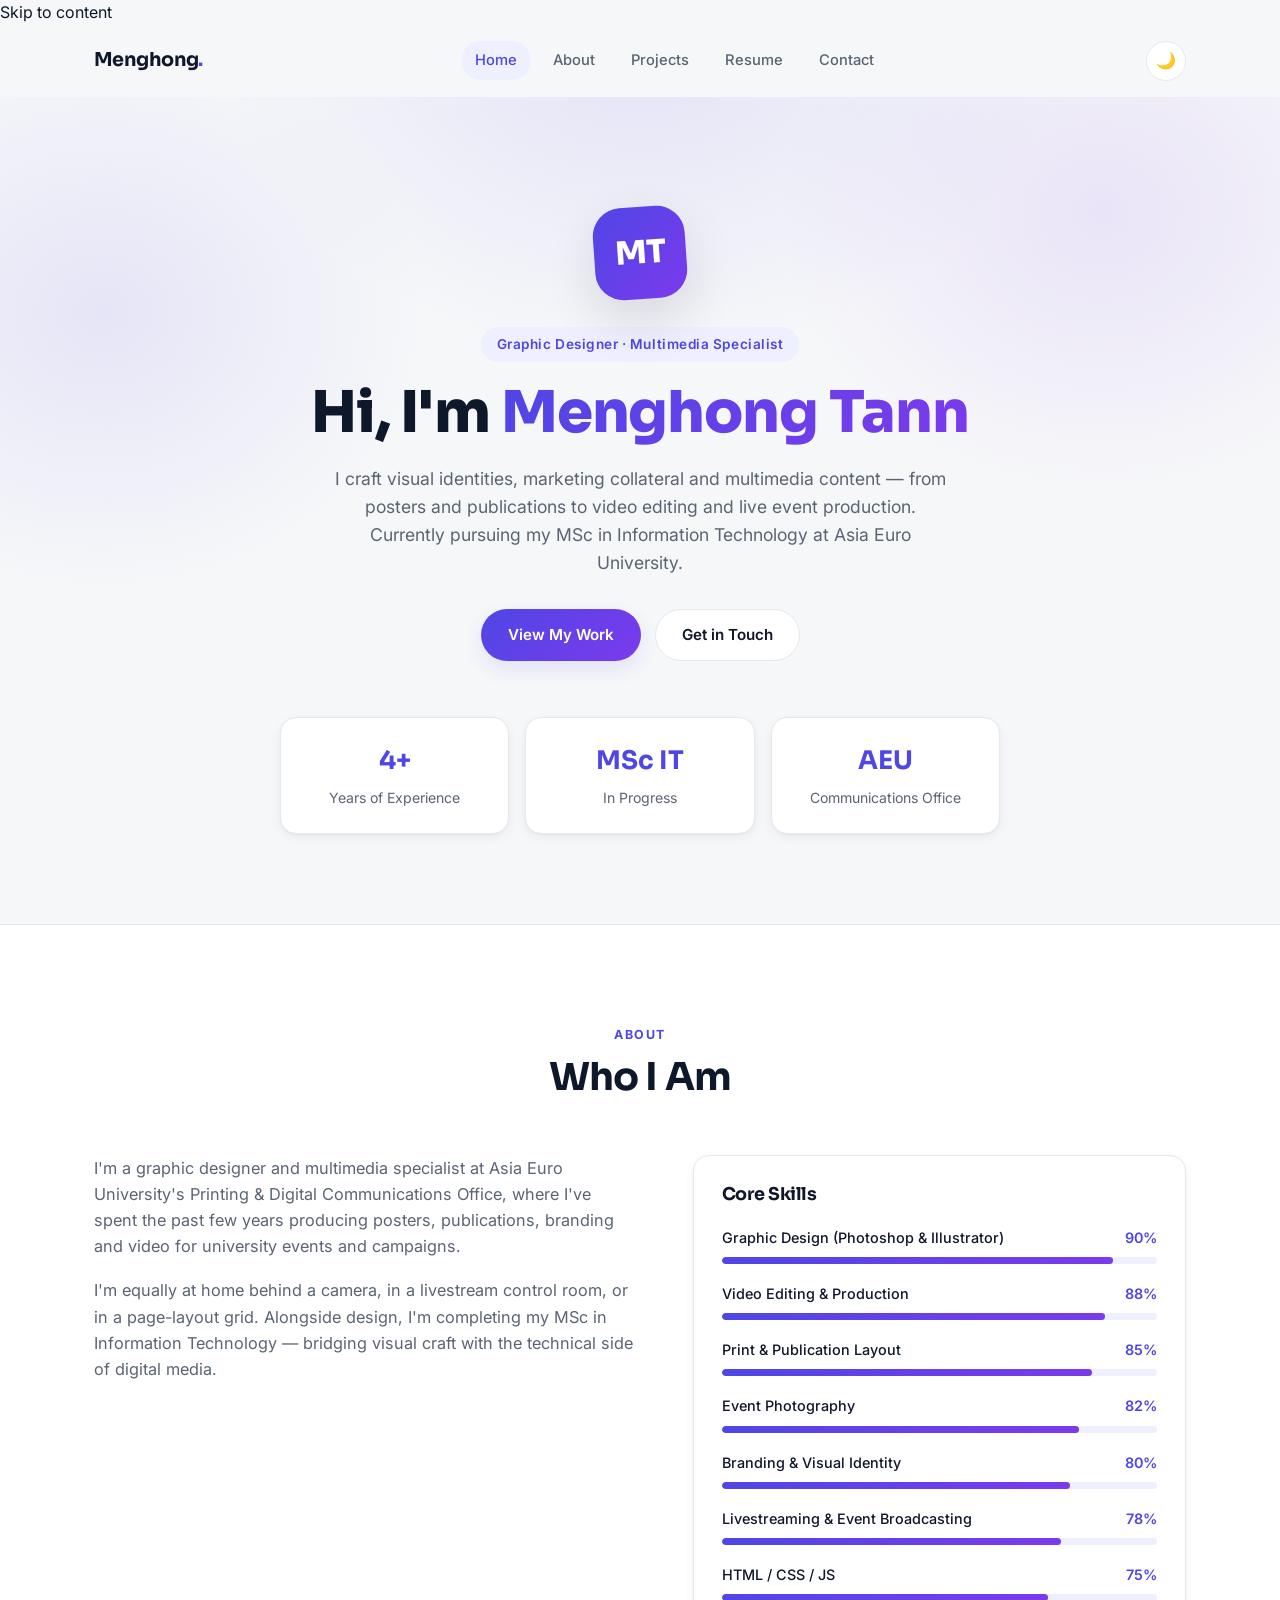
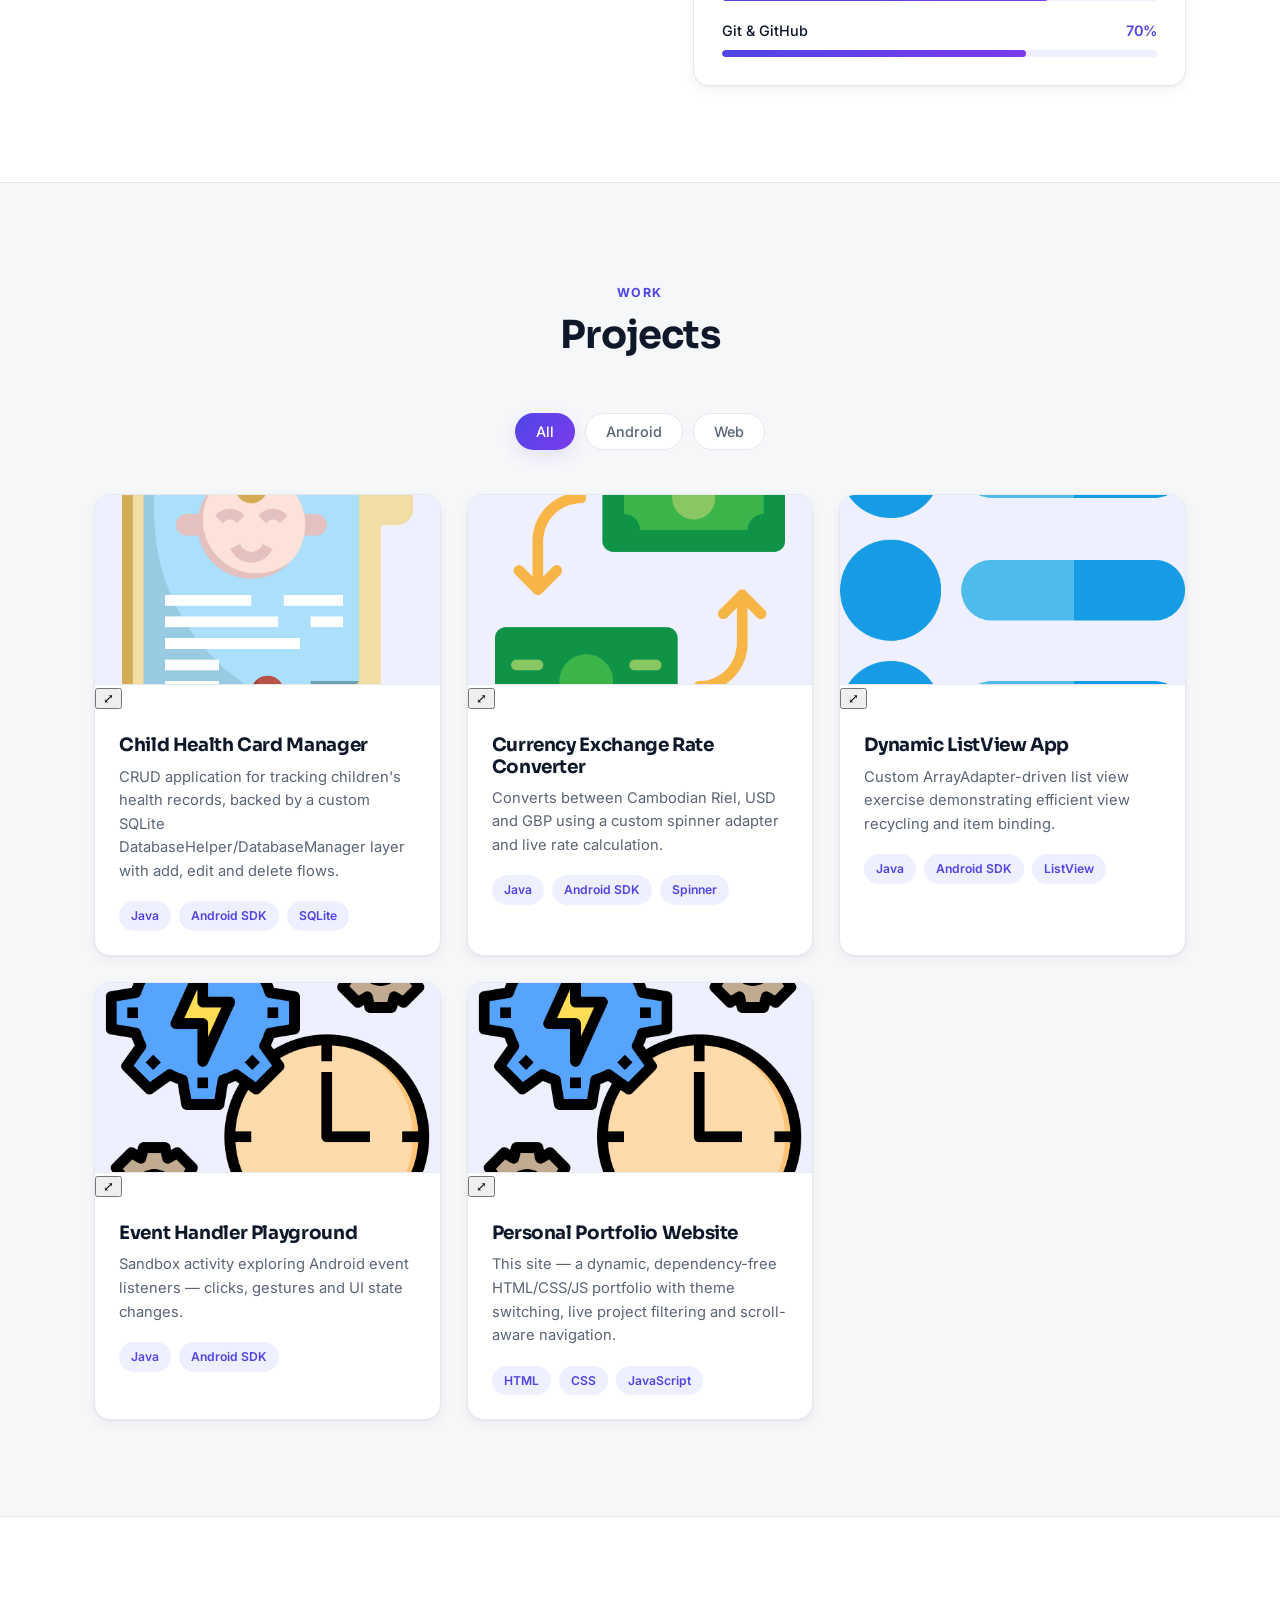
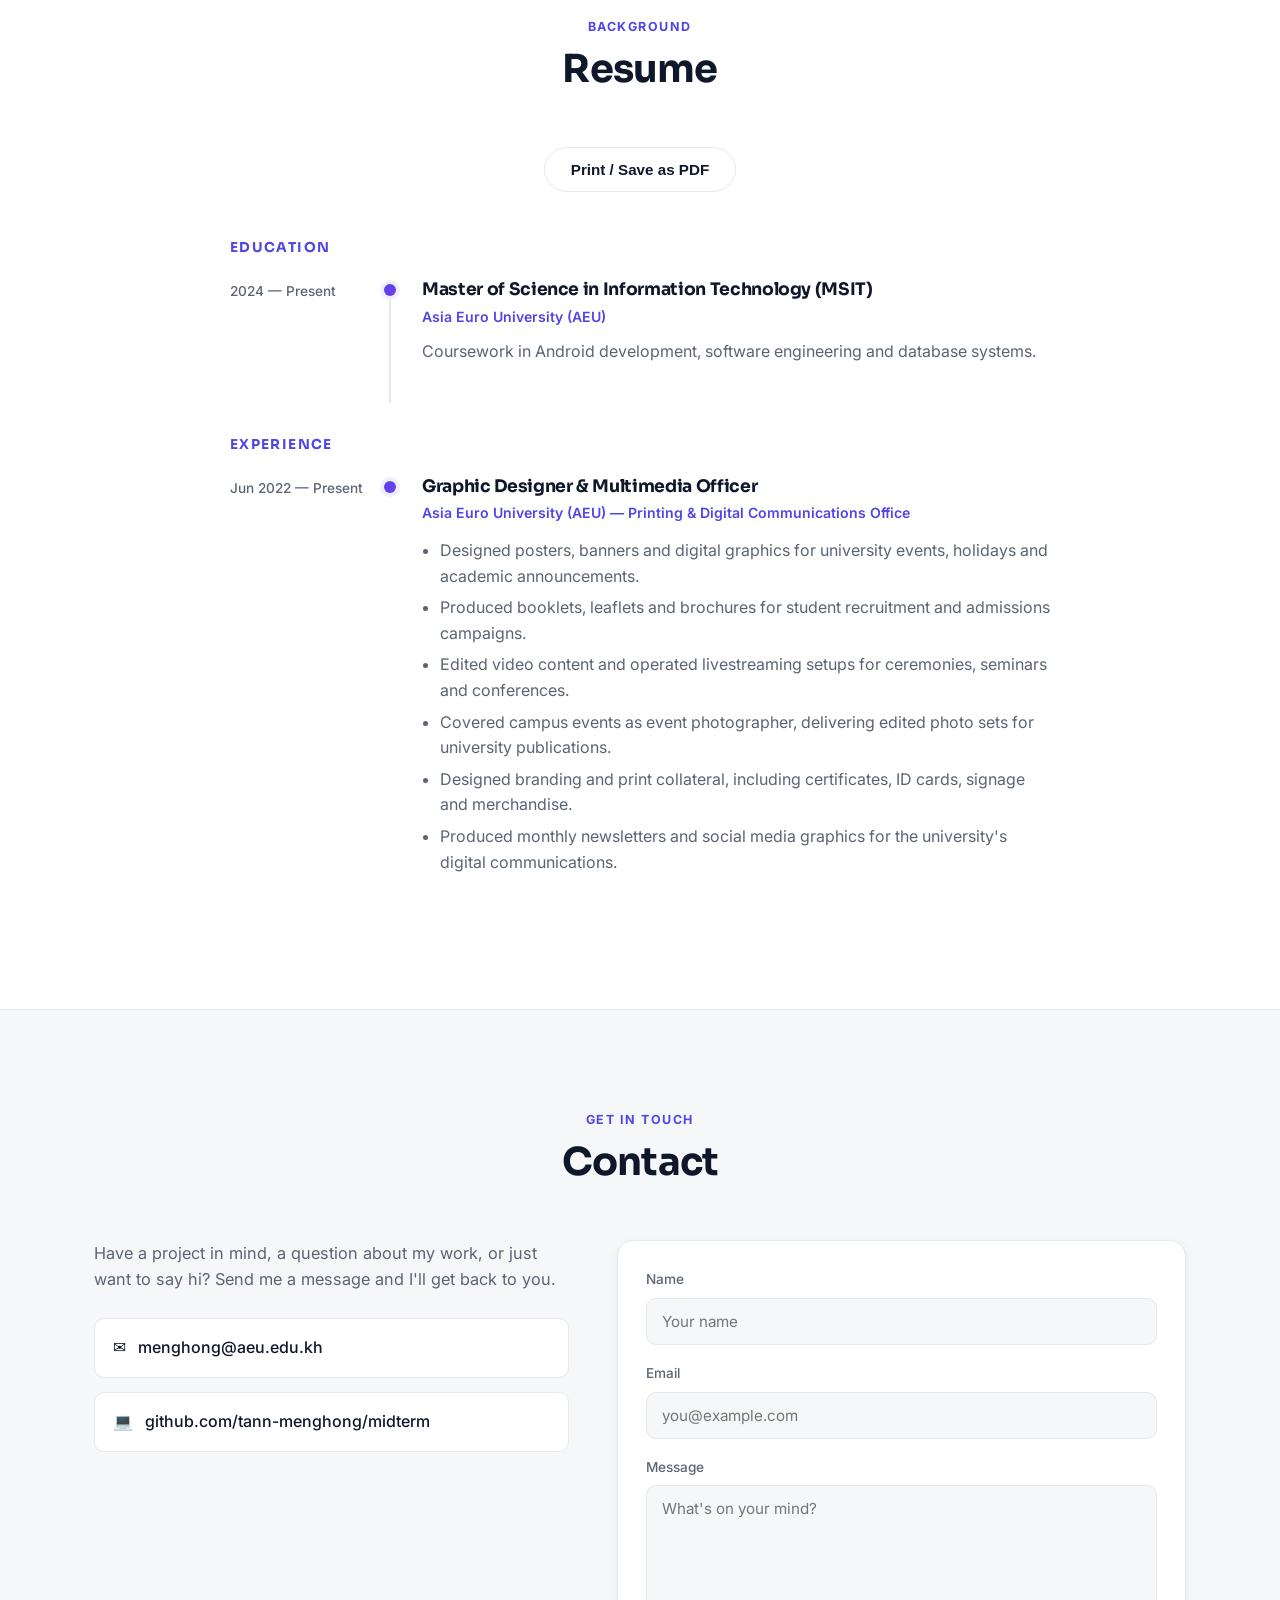
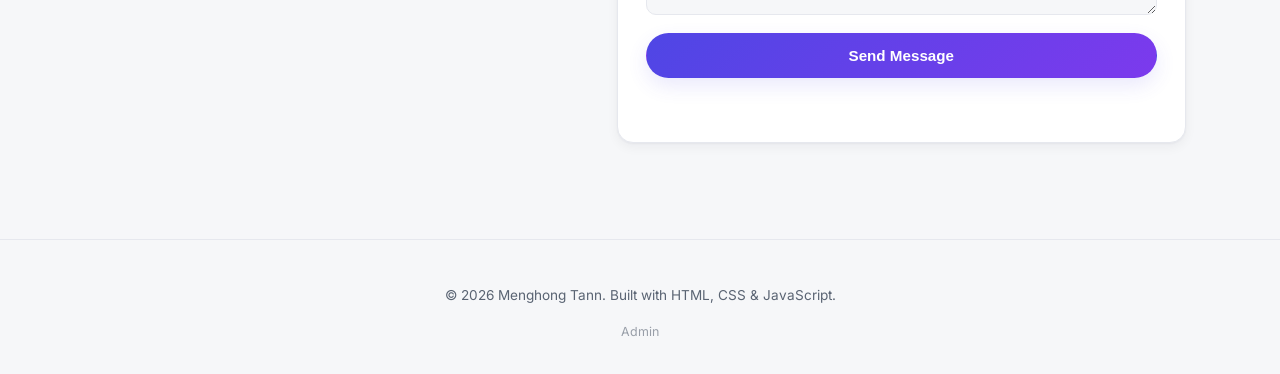
==== portfolio/index.html @ 19d1cd34 "v12: add Open Graph, Twitter Card and theme-color meta tags Link previews shared on social platforms" ====
<!DOCTYPE html>
<html lang="en">
<head>
  <meta charset="UTF-8" />
  <meta name="viewport" content="width=device-width, initial-scale=1.0" />
  <title>Menghong Tann — Graphic Designer & Multimedia Specialist</title>
  <meta name="description" content="Portfolio of Menghong Tann — graphic designer and multimedia specialist crafting visual identities, publications, video and live event production." />
  <meta property="og:type" content="website" />
  <meta property="og:title" content="Menghong Tann — Graphic Designer & Multimedia Specialist" />
  <meta property="og:description" content="Portfolio of Menghong Tann — graphic designer and multimedia specialist crafting visual identities, publications, video and live event production." />
  <meta property="og:url" content="https://tann-menghong.github.io/MIDTERM/" />
  <meta property="og:site_name" content="Menghong Tann Portfolio" />
  <meta name="twitter:card" content="summary" />
  <meta name="twitter:title" content="Menghong Tann — Graphic Designer & Multimedia Specialist" />
  <meta name="twitter:description" content="Portfolio of Menghong Tann — graphic designer and multimedia specialist crafting visual identities, publications, video and live event production." />
  <meta name="theme-color" content="#4f46e5" />
  <link rel="icon" href="data:image/svg+xml,%3Csvg xmlns='http://www.w3.org/2000/svg' viewBox='0 0 64 64'%3E%3Cdefs%3E%3ClinearGradient id='g' x1='0' y1='0' x2='1' y2='1'%3E%3Cstop offset='0' stop-color='%234f46e5'/%3E%3Cstop offset='1' stop-color='%237c3aed'/%3E%3C/linearGradient%3E%3C/defs%3E%3Crect width='64' height='64' rx='14' fill='url(%23g)'/%3E%3Ctext x='32' y='42' font-family='Arial,Helvetica,sans-serif' font-size='26' font-weight='700' fill='white' text-anchor='middle'%3EMT%3C/text%3E%3C/svg%3E" />
  <link rel="preconnect" href="https://fonts.googleapis.com" />
  <link rel="preconnect" href="https://fonts.gstatic.com" crossorigin />
  <link rel="stylesheet" href="https://fonts.googleapis.com/css2?family=Inter:wght@400;500;600;700;800&family=Sora:wght@600;700;800&display=swap" />
  <link rel="stylesheet" href="css/styles.css" />
</head>
<body>
  <a href="#main-content" class="skip-link">Skip to content</a>
  <div id="scroll-progress" class="scroll-progress" aria-hidden="true"></div>
  <header class="navbar">
    <div class="container">
      <a href="#home" class="logo">Menghong<span>.</span></a>
      <nav id="nav-links" class="nav-links">
        <a href="#home">Home</a>
        <a href="#about">About</a>
        <a href="#projects">Projects</a>
        <a href="#resume">Resume</a>
        <a href="#contact">Contact</a>
      </nav>
      <div class="nav-actions">
        <button id="theme-toggle" class="icon-btn" aria-label="Toggle dark mode">🌙</button>
        <button id="nav-toggle" class="nav-toggle" aria-label="Toggle menu">☰</button>
      </div>
    </div>
  </header>

  <main id="main-content">
    <section id="home" class="hero">
      <div class="hero-bg" aria-hidden="true"></div>
      <div class="container hero-inner">
        <div class="hero-avatar" id="hero-avatar" aria-hidden="true"></div>
        <p class="hero-eyebrow" id="hero-eyebrow"></p>
        <h1>Hi, I'm <span id="hero-name"></span></h1>
        <p class="hero-lead" id="hero-lead"></p>
        <div class="hero-actions">
          <a href="#projects" class="btn btn-primary">View My Work</a>
          <a href="#contact" class="btn btn-secondary">Get in Touch</a>
        </div>
        <ul class="hero-stats" id="hero-stats"></ul>
      </div>
    </section>

    <section id="about" class="alt-bg">
      <div class="container">
        <div class="section-head">
          <span class="section-tag">About</span>
          <h2>Who I Am</h2>
        </div>
        <div class="about-grid">
          <div class="about-intro reveal" id="about-text"></div>
          <div class="skills-block reveal">
            <h3 class="skills-title">Core Skills</h3>
            <ul id="skills-list" class="skills-list"></ul>
          </div>
        </div>
      </div>
    </section>

    <section id="projects">
      <div class="container">
        <div class="section-head">
          <span class="section-tag">Work</span>
          <h2>Projects</h2>
        </div>
        <div class="filters">
          <button class="filter-btn active" data-filter="all">All</button>
          <button class="filter-btn" data-filter="android">Android</button>
          <button class="filter-btn" data-filter="web">Web</button>
        </div>
        <div id="projects-grid" class="projects-grid"></div>
      </div>
    </section>

    <section id="resume" class="alt-bg">
      <div class="container">
        <div class="section-head">
          <span class="section-tag">Background</span>
          <h2>Resume</h2>
        </div>
        <div class="resume-actions">
          <button id="print-resume" class="btn btn-secondary">Print / Save as PDF</button>
        </div>
        <div id="resume-timeline"></div>
      </div>
    </section>

    <section id="contact">
      <div class="container">
        <div class="section-head">
          <span class="section-tag">Get in Touch</span>
          <h2>Contact</h2>
        </div>
        <div class="contact-wrap">
          <div class="contact-info reveal">
            <p id="contact-intro"></p>
            <ul class="contact-links" id="contact-links"></ul>
          </div>
          <form id="contact-form" class="reveal" novalidate>
            <div class="field">
              <label for="name">Name</label>
              <input type="text" id="name" name="name" placeholder="Your name" />
            </div>
            <div class="field">
              <label for="email">Email</label>
              <input type="email" id="email" name="email" placeholder="you@example.com" />
            </div>
            <div class="field">
              <label for="message">Message</label>
              <textarea id="message" name="message" placeholder="What's on your mind?"></textarea>
            </div>
            <button type="submit" class="btn btn-primary">Send Message</button>
            <p id="form-status" class="form-status"></p>
          </form>
        </div>
      </div>
    </section>
  </main>

  <footer>
    <div class="container">
      <p>&copy; <span id="year"></span> <span id="footer-name"></span>. Built with HTML, CSS &amp; JavaScript.</p>
      <p class="admin-link"><a href="admin.html">Admin</a></p>
    </div>
  </footer>

  <button id="back-to-top" class="back-to-top" aria-label="Back to top">↑</button>

  <div id="lightbox" class="lightbox hidden" role="dialog" aria-modal="true" aria-label="Project image preview">
    <button id="lightbox-close" class="lightbox-close" type="button" aria-label="Close preview">✕</button>
    <img id="lightbox-img" src="" alt="" />
  </div>

  <div id="toast-container" class="toast-container" aria-live="polite"></div>

  <script src="js/data.js"></script>
  <script src="js/store.js"></script>
  <script src="js/main.js"></script>
</body>
</html>
---- portfolio/css/styles.css ----
:root {
  --bg: #f6f7f9;
  --bg-alt: #ffffff;
  --surface: #ffffff;
  --text: #0f172a;
  --text-muted: #5a6473;
  --accent: #4f46e5;
  --accent-2: #7c3aed;
  --accent-soft: #eef0ff;
  --border: #e6e8ee;
  --ring: rgba(79, 70, 229, 0.12);
  --shadow-sm: 0 1px 2px rgba(15, 23, 42, 0.04), 0 4px 12px rgba(15, 23, 42, 0.05);
  --shadow-md: 0 8px 30px rgba(15, 23, 42, 0.08);
  --shadow-lg: 0 20px 50px rgba(15, 23, 42, 0.12);
  --radius: 16px;
  --radius-sm: 10px;
  --gradient: linear-gradient(135deg, #4f46e5 0%, #7c3aed 100%);
}

[data-theme="dark"] {
  --bg: #0a0e1a;
  --bg-alt: #0d1220;
  --surface: #131a2a;
  --text: #f1f4fb;
  --text-muted: #9aa4b8;
  --accent: #818cf8;
  --accent-2: #a78bfa;
  --accent-soft: #1e2540;
  --border: #232c43;
  --ring: rgba(129, 140, 248, 0.18);
  --shadow-sm: 0 1px 2px rgba(0, 0, 0, 0.3), 0 4px 12px rgba(0, 0, 0, 0.25);
  --shadow-md: 0 8px 30px rgba(0, 0, 0, 0.4);
  --shadow-lg: 0 20px 50px rgba(0, 0, 0, 0.5);
  --gradient: linear-gradient(135deg, #6366f1 0%, #a855f7 100%);
}

* { box-sizing: border-box; }

html {
  scroll-behavior: smooth;
  scroll-padding-top: 80px;
}

body {
  margin: 0;
  font-family: "Inter", system-ui, -apple-system, "Segoe UI", Roboto, sans-serif;
  background: var(--bg);
  color: var(--text);
  line-height: 1.6;
  -webkit-font-smoothing: antialiased;
  transition: background 0.3s ease, color 0.3s ease;
}

h1, h2, h3, h4 {
  font-family: "Sora", "Inter", system-ui, sans-serif;
  letter-spacing: -0.02em;
  line-height: 1.15;
}

a { color: inherit; text-decoration: none; }

img { max-width: 100%; display: block; }

::selection { background: var(--accent); color: #fff; }

.container {
  max-width: 1140px;
  margin: 0 auto;
  padding: 0 24px;
}

/* Scroll progress */
.scroll-progress {
  position: fixed;
  top: 0;
  left: 0;
  height: 3px;
  width: 0%;
  background: var(--gradient);
  z-index: 60;
  transition: width 0.1s ease-out;
}

/* Navbar */
.navbar {
  position: sticky;
  top: 0;
  z-index: 50;
  background: color-mix(in srgb, var(--bg) 80%, transparent);
  backdrop-filter: saturate(180%) blur(12px);
  -webkit-backdrop-filter: saturate(180%) blur(12px);
  border-bottom: 1px solid transparent;
  transition: border-color 0.25s ease, box-shadow 0.25s ease, background 0.25s ease;
}

.navbar.scrolled {
  border-bottom-color: var(--border);
  box-shadow: var(--shadow-sm);
  background: color-mix(in srgb, var(--bg) 92%, transparent);
}

.navbar .container {
  display: flex;
  align-items: center;
  justify-content: space-between;
  height: 70px;
}

.logo { font-family: "Sora", sans-serif; font-weight: 700; font-size: 1.2rem; letter-spacing: -0.03em; }

.logo span { color: var(--accent); }

.nav-links {
  display: flex;
  align-items: center;
  gap: 8px;
}

.nav-links a {
  font-size: 0.92rem;
  font-weight: 500;
  color: var(--text-muted);
  padding: 8px 14px;
  border-radius: 999px;
  transition: color 0.2s ease, background 0.2s ease;
}

.nav-links a.active,
.nav-links a:hover {
  color: var(--accent);
  background: var(--accent-soft);
}

.nav-actions {
  display: flex;
  align-items: center;
  gap: 10px;
}

.icon-btn {
  background: var(--surface);
  border: 1px solid var(--border);
  border-radius: 50%;
  width: 40px;
  height: 40px;
  cursor: pointer;
  font-size: 1rem;
  color: var(--text);
  display: inline-flex;
  align-items: center;
  justify-content: center;
  transition: transform 0.2s ease, box-shadow 0.2s ease, border-color 0.2s ease;
}

.icon-btn:hover { transform: translateY(-2px); box-shadow: var(--shadow-sm); border-color: var(--accent); }

.nav-toggle {
  display: none;
  background: none;
  border: none;
  font-size: 1.5rem;
  cursor: pointer;
  color: var(--text);
}

/* Buttons */
.btn {
  display: inline-flex;
  align-items: center;
  gap: 8px;
  padding: 13px 26px;
  border-radius: 999px;
  font-weight: 600;
  font-size: 0.95rem;
  cursor: pointer;
  border: 1px solid transparent;
  transition: transform 0.2s ease, box-shadow 0.2s ease, background 0.2s ease;
}

.btn-primary {
  background: var(--gradient);
  color: #fff;
  box-shadow: 0 8px 20px var(--ring);
}

.btn-primary:hover { transform: translateY(-2px); box-shadow: 0 12px 28px var(--ring); }

.btn-secondary {
  background: var(--surface);
  border-color: var(--border);
  color: var(--text);
}

.btn-secondary:hover { transform: translateY(-2px); border-color: var(--accent); color: var(--accent); }

/* Hero */
.hero {
  position: relative;
  padding: 110px 0 90px;
  text-align: center;
  overflow: hidden;
}

.hero-bg {
  position: absolute;
  inset: -10%;
  pointer-events: none;
  background:
    radial-gradient(40% 50% at 50% 0%, var(--ring), transparent 70%),
    radial-gradient(30% 40% at 80% 20%, rgba(124, 58, 237, 0.10), transparent 70%),
    radial-gradient(30% 40% at 15% 30%, rgba(79, 70, 229, 0.10), transparent 70%);
  animation: hero-drift 18s ease-in-out infinite alternate;
}

@keyframes hero-drift {
  0% { transform: translate3d(0, 0, 0) scale(1); }
  100% { transform: translate3d(-2%, 2%, 0) scale(1.08); }
}

.hero-inner { position: relative; }

.hero-avatar {
  width: 92px;
  height: 92px;
  margin: 0 auto 28px;
  border-radius: 28px;
  background: var(--gradient);
  color: #fff;
  font-family: "Sora", sans-serif;
  font-weight: 800;
  font-size: 2rem;
  letter-spacing: -0.04em;
  display: flex;
  align-items: center;
  justify-content: center;
  box-shadow: var(--shadow-lg);
  transform: rotate(-4deg);
  overflow: hidden;
}

.hero-avatar img { width: 100%; height: 100%; object-fit: cover; border-radius: inherit; transform: rotate(4deg) scale(1.15); }

.hero-eyebrow {
  display: inline-block;
  color: var(--accent);
  font-weight: 600;
  letter-spacing: 0.04em;
  font-size: 0.85rem;
  background: var(--accent-soft);
  padding: 7px 16px;
  border-radius: 999px;
  margin: 0 0 18px;
}

.hero h1 {
  font-size: clamp(2.2rem, 5.5vw, 3.6rem);
  margin: 0 0 18px;
  font-weight: 800;
}

.hero h1 span {
  background: var(--gradient);
  -webkit-background-clip: text;
  background-clip: text;
  -webkit-text-fill-color: transparent;
}

.hero-lead {
  max-width: 620px;
  margin: 0 auto 32px;
  color: var(--text-muted);
  font-size: 1.1rem;
}

.hero-actions {
  display: flex;
  gap: 14px;
  justify-content: center;
  flex-wrap: wrap;
}

.hero-stats {
  list-style: none;
  margin: 56px auto 0;
  padding: 0;
  display: flex;
  justify-content: center;
  flex-wrap: wrap;
  gap: 16px;
  max-width: 720px;
}

.hero-stats li {
  flex: 1 1 180px;
  background: var(--surface);
  border: 1px solid var(--border);
  border-radius: var(--radius);
  padding: 22px 20px;
  box-shadow: var(--shadow-sm);
}

.hero-stats strong {
  display: block;
  font-family: "Sora", sans-serif;
  font-size: 1.6rem;
  font-weight: 700;
  color: var(--accent);
  margin-bottom: 4px;
}

.hero-stats span { color: var(--text-muted); font-size: 0.88rem; }

/* Sections */
section { padding: 96px 0; }

.section-head {
  text-align: center;
  margin-bottom: 56px;
}

.section-tag {
  display: inline-block;
  color: var(--accent);
  text-transform: uppercase;
  font-size: 0.78rem;
  letter-spacing: 0.12em;
  font-weight: 700;
  margin-bottom: 10px;
}

.section-head h2 { font-size: clamp(1.8rem, 3.5vw, 2.4rem); margin: 0; font-weight: 700; }

.alt-bg { background: var(--bg-alt); border-top: 1px solid var(--border); border-bottom: 1px solid var(--border); }

/* About */
.about-grid {
  display: grid;
  grid-template-columns: 1.1fr 1fr;
  gap: 56px;
  align-items: start;
}

.about-intro p { color: var(--text-muted); margin: 0 0 18px; font-size: 1.02rem; }

.skills-block {
  background: var(--surface);
  border: 1px solid var(--border);
  border-radius: var(--radius);
  padding: 28px;
  box-shadow: var(--shadow-sm);
}

.skills-title {
  margin: 0 0 22px;
  font-size: 1.1rem;
  font-weight: 700;
}

.skills-list { list-style: none; padding: 0; margin: 0; display: grid; gap: 18px; }

.skill-head { display: flex; justify-content: space-between; font-size: 0.9rem; font-weight: 500; margin-bottom: 8px; }

.skill-head span:last-child { color: var(--accent); font-weight: 600; }

.skill-bar {
  height: 7px;
  border-radius: 999px;
  background: var(--accent-soft);
  overflow: hidden;
}

.skill-fill {
  height: 100%;
  background: var(--gradient);
  border-radius: 999px;
  transition: width 0.9s cubic-bezier(0.16, 1, 0.3, 1);
}

/* Projects */
.filters {
  display: flex;
  justify-content: center;
  gap: 10px;
  margin-bottom: 44px;
  flex-wrap: wrap;
}

.filter-btn {
  padding: 9px 20px;
  border-radius: 999px;
  border: 1px solid var(--border);
  background: var(--surface);
  color: var(--text-muted);
  cursor: pointer;
  font-size: 0.9rem;
  font-weight: 500;
  font-family: inherit;
  transition: all 0.2s ease;
}

.filter-btn:hover { border-color: var(--accent); color: var(--accent); }

.filter-btn.active { background: var(--gradient); color: #fff; border-color: transparent; box-shadow: 0 6px 16px var(--ring); }

.projects-grid {
  display: grid;
  grid-template-columns: repeat(auto-fit, minmax(280px, 1fr));
  gap: 26px;
}

.project-card {
  background: var(--surface);
  border: 1px solid var(--border);
  border-radius: var(--radius);
  overflow: hidden;
  box-shadow: var(--shadow-sm);
  transition: transform 0.3s ease, box-shadow 0.3s ease, border-color 0.3s ease;
}

.project-card:hover {
  transform: translateY(-6px);
  box-shadow: var(--shadow-lg);
  border-color: color-mix(in srgb, var(--accent) 40%, var(--border));
}

.project-card img {
  width: 100%;
  height: 190px;
  object-fit: cover;
  background: var(--accent-soft);
  border-bottom: 1px solid var(--border);
}

.project-body { padding: 24px; }

.project-body h3 { margin: 0 0 10px; font-size: 1.15rem; }

.project-body p { color: var(--text-muted); font-size: 0.92rem; margin: 0 0 18px; }

.tech-tags { list-style: none; padding: 0; margin: 0; display: flex; gap: 8px; flex-wrap: wrap; }

.tech-tags li {
  background: var(--accent-soft);
  color: var(--accent);
  font-size: 0.76rem;
  padding: 5px 12px;
  border-radius: 999px;
  font-weight: 600;
}

/* Resume */
.resume-actions { text-align: center; margin-bottom: 48px; }

#resume-timeline { max-width: 820px; margin: 0 auto; }

.timeline-label {
  font-family: "Sora", sans-serif;
  font-size: 0.85rem;
  text-transform: uppercase;
  letter-spacing: 0.1em;
  color: var(--accent);
  margin: 40px 0 24px;
  font-weight: 700;
}

.timeline-label:first-child { margin-top: 0; }

.timeline-item {
  position: relative;
  display: grid;
  grid-template-columns: 150px 1fr;
  gap: 28px;
  padding: 0 0 32px 0;
}

.timeline-item::before {
  content: "";
  position: absolute;
  left: 159px;
  top: 6px;
  bottom: -6px;
  width: 2px;
  background: var(--border);
}

.timeline-item:last-child::before { display: none; }

.timeline-item::after {
  content: "";
  position: absolute;
  left: 154px;
  top: 4px;
  width: 12px;
  height: 12px;
  border-radius: 50%;
  background: var(--gradient);
  box-shadow: 0 0 0 4px var(--accent-soft);
}

.timeline-period { color: var(--text-muted); font-size: 0.85rem; font-weight: 500; padding-top: 1px; }

.timeline-content { padding-left: 14px; }

.timeline-content h4 { margin: 0 0 4px; font-size: 1.08rem; }

.timeline-org { color: var(--accent); font-size: 0.88rem; font-weight: 600; }

.timeline-content p { color: var(--text-muted); margin: 10px 0 0; }

.timeline-details {
  color: var(--text-muted);
  margin: 12px 0 0;
  padding-left: 18px;
}

.timeline-details li { margin-bottom: 6px; }

/* Contact */
.contact-wrap {
  display: grid;
  grid-template-columns: 1fr 1.2fr;
  gap: 48px;
  align-items: start;
}

.contact-info p { color: var(--text-muted); margin: 0 0 26px; font-size: 1.02rem; }

.contact-links { list-style: none; padding: 0; margin: 0; display: grid; gap: 14px; }

.contact-links li {
  display: flex;
  align-items: center;
  gap: 12px;
  padding: 16px 18px;
  background: var(--surface);
  border: 1px solid var(--border);
  border-radius: var(--radius-sm);
  transition: border-color 0.2s ease, transform 0.2s ease;
}

.contact-links li:hover { border-color: var(--accent); transform: translateX(4px); }

.contact-links a { color: var(--text); font-weight: 500; }

.contact-links a:hover { color: var(--accent); }

form {
  display: grid;
  gap: 18px;
  background: var(--surface);
  border: 1px solid var(--border);
  border-radius: var(--radius);
  padding: 28px;
  box-shadow: var(--shadow-sm);
}

.field { display: grid; gap: 7px; }

.field label { font-size: 0.85rem; color: var(--text-muted); font-weight: 500; }

.field input,
.field textarea {
  padding: 13px 15px;
  border-radius: var(--radius-sm);
  border: 1px solid var(--border);
  background: var(--bg);
  color: var(--text);
  font-family: inherit;
  font-size: 0.95rem;
  transition: border-color 0.2s ease, box-shadow 0.2s ease;
}

.field input:focus,
.field textarea:focus {
  outline: none;
  border-color: var(--accent);
  box-shadow: 0 0 0 4px var(--ring);
}

.field textarea { resize: vertical; min-height: 130px; }

form .btn-primary { justify-content: center; }

.form-status { font-size: 0.9rem; min-height: 1.2em; margin: 0; }

.form-status.error { color: #e5484d; }

.form-status.success { color: #2f9e5d; }

/* Footer */
footer {
  border-top: 1px solid var(--border);
  padding: 32px 0;
  text-align: center;
  color: var(--text-muted);
  font-size: 0.85rem;
}

.admin-link { margin: 8px 0 0; }

.admin-link a { color: var(--text-muted); opacity: 0.6; font-size: 0.78rem; }

.admin-link a:hover { color: var(--accent); opacity: 1; }

.hidden { display: none !important; }

/* Back to top */
.back-to-top {
  position: fixed;
  bottom: 28px;
  right: 28px;
  width: 46px;
  height: 46px;
  border-radius: 50%;
  border: none;
  background: var(--gradient);
  color: #fff;
  font-size: 1.1rem;
  cursor: pointer;
  opacity: 0;
  pointer-events: none;
  transition: opacity 0.25s ease, transform 0.25s ease;
  box-shadow: var(--shadow-md);
}

.back-to-top:hover { transform: translateY(-3px); }

.back-to-top.visible { opacity: 1; pointer-events: auto; }

/* Reveal animation */
.reveal {
  opacity: 0;
  transform: translateY(20px);
  transition: opacity 0.6s ease, transform 0.6s ease;
}

.reveal.visible { opacity: 1; transform: translateY(0); }

@media (prefers-reduced-motion: reduce) {
  .reveal { opacity: 1; transform: none; transition: none; }
  html { scroll-behavior: auto; }
  .hero-bg { animation: none; }
}

/* Responsive */
@media (max-width: 860px) {
  .about-grid,
  .contact-wrap { grid-template-columns: 1fr; gap: 36px; }
  section { padding: 72px 0; }
}

@media (max-width: 720px) {
  .nav-toggle { display: block; }
  .nav-links {
    position: absolute;
    top: 70px;
    left: 0;
    right: 0;
    background: var(--surface);
    border-bottom: 1px solid var(--border);
    flex-direction: column;
    align-items: stretch;
    padding: 12px 16px;
    gap: 4px;
    display: none;
    box-shadow: var(--shadow-md);
  }
  .nav-links.open { display: flex; }
  .timeline-item { grid-template-columns: 1fr; gap: 4px; }
  .timeline-item::before,
  .timeline-item::after { display: none; }
  .timeline-content { padding-left: 0; }
  .hero { padding: 80px 0 70px; }
}

@media print {
  .navbar, .hero, #projects, #contact, footer, .back-to-top, .filters, .resume-actions { display: none !important; }
  section { padding: 12px 0; }
  .alt-bg { border: none; }
  .timeline-item::before, .timeline-item::after { display: none; }
}
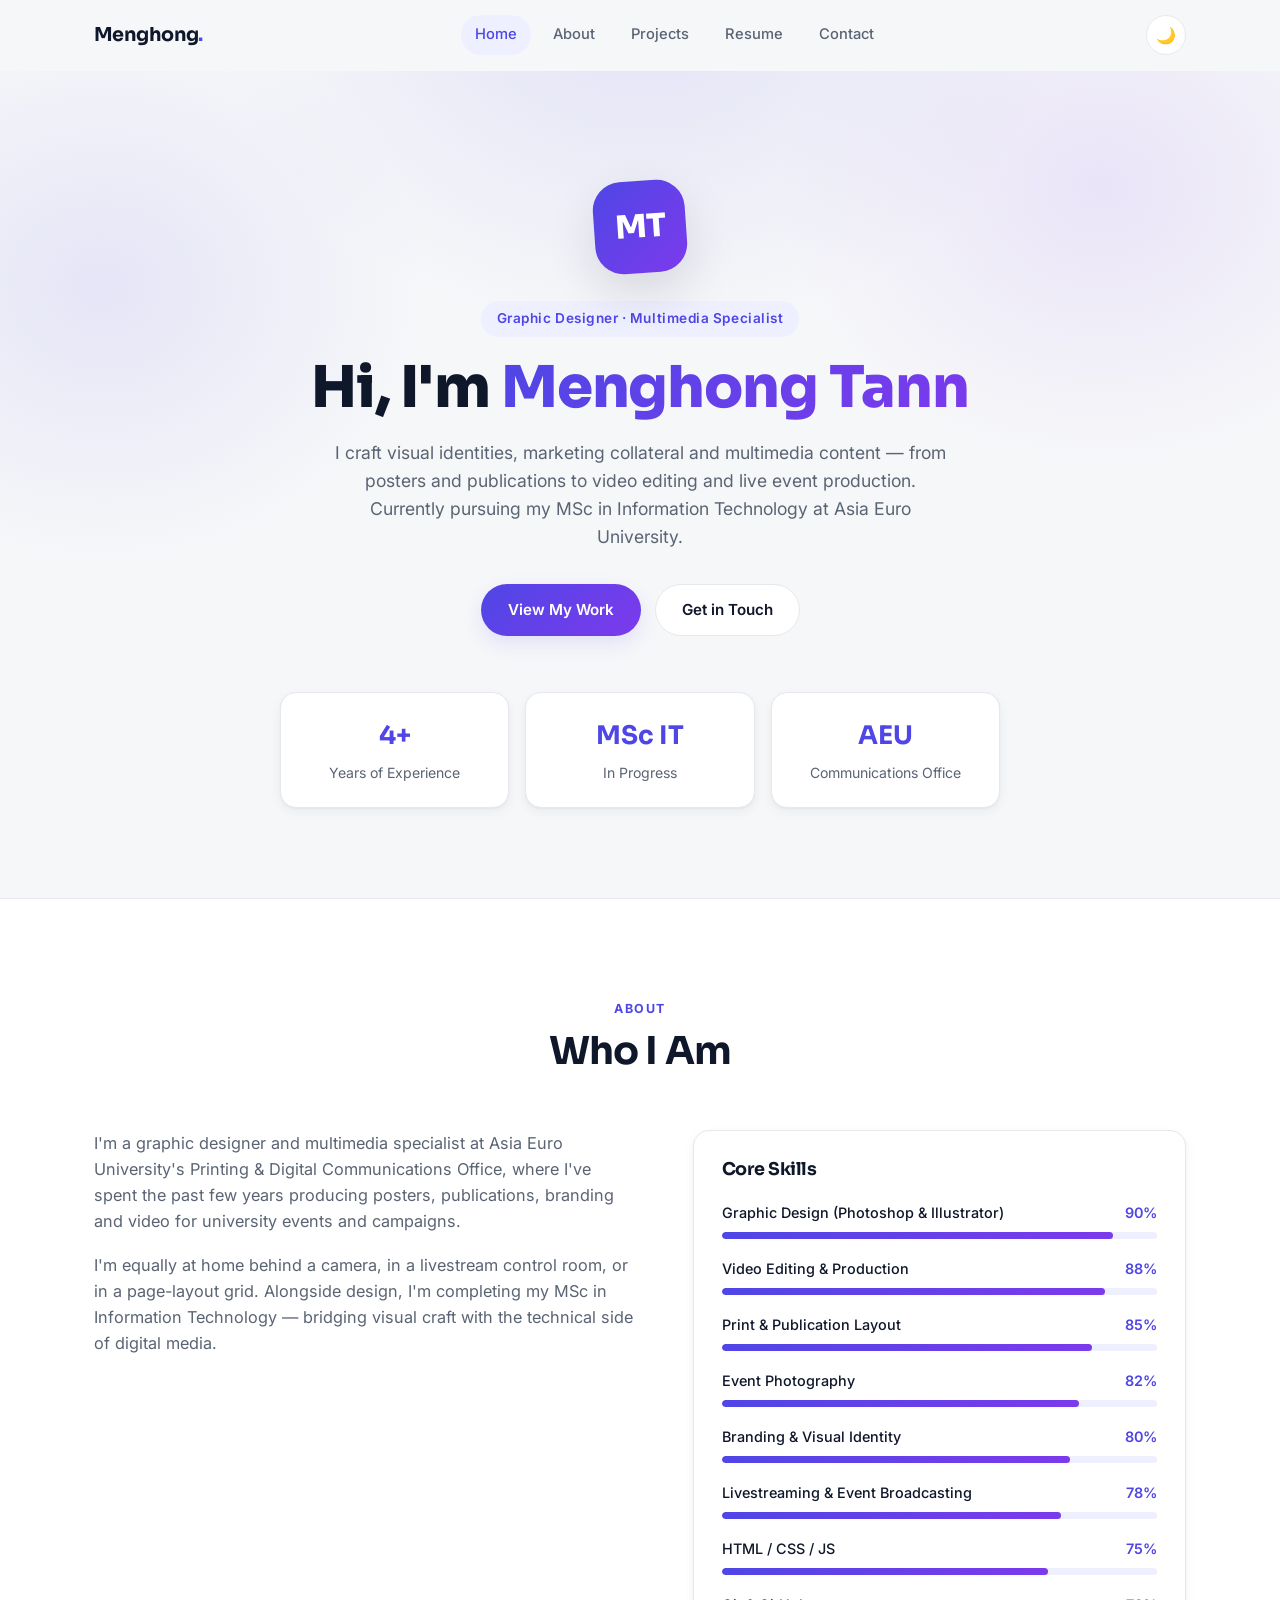
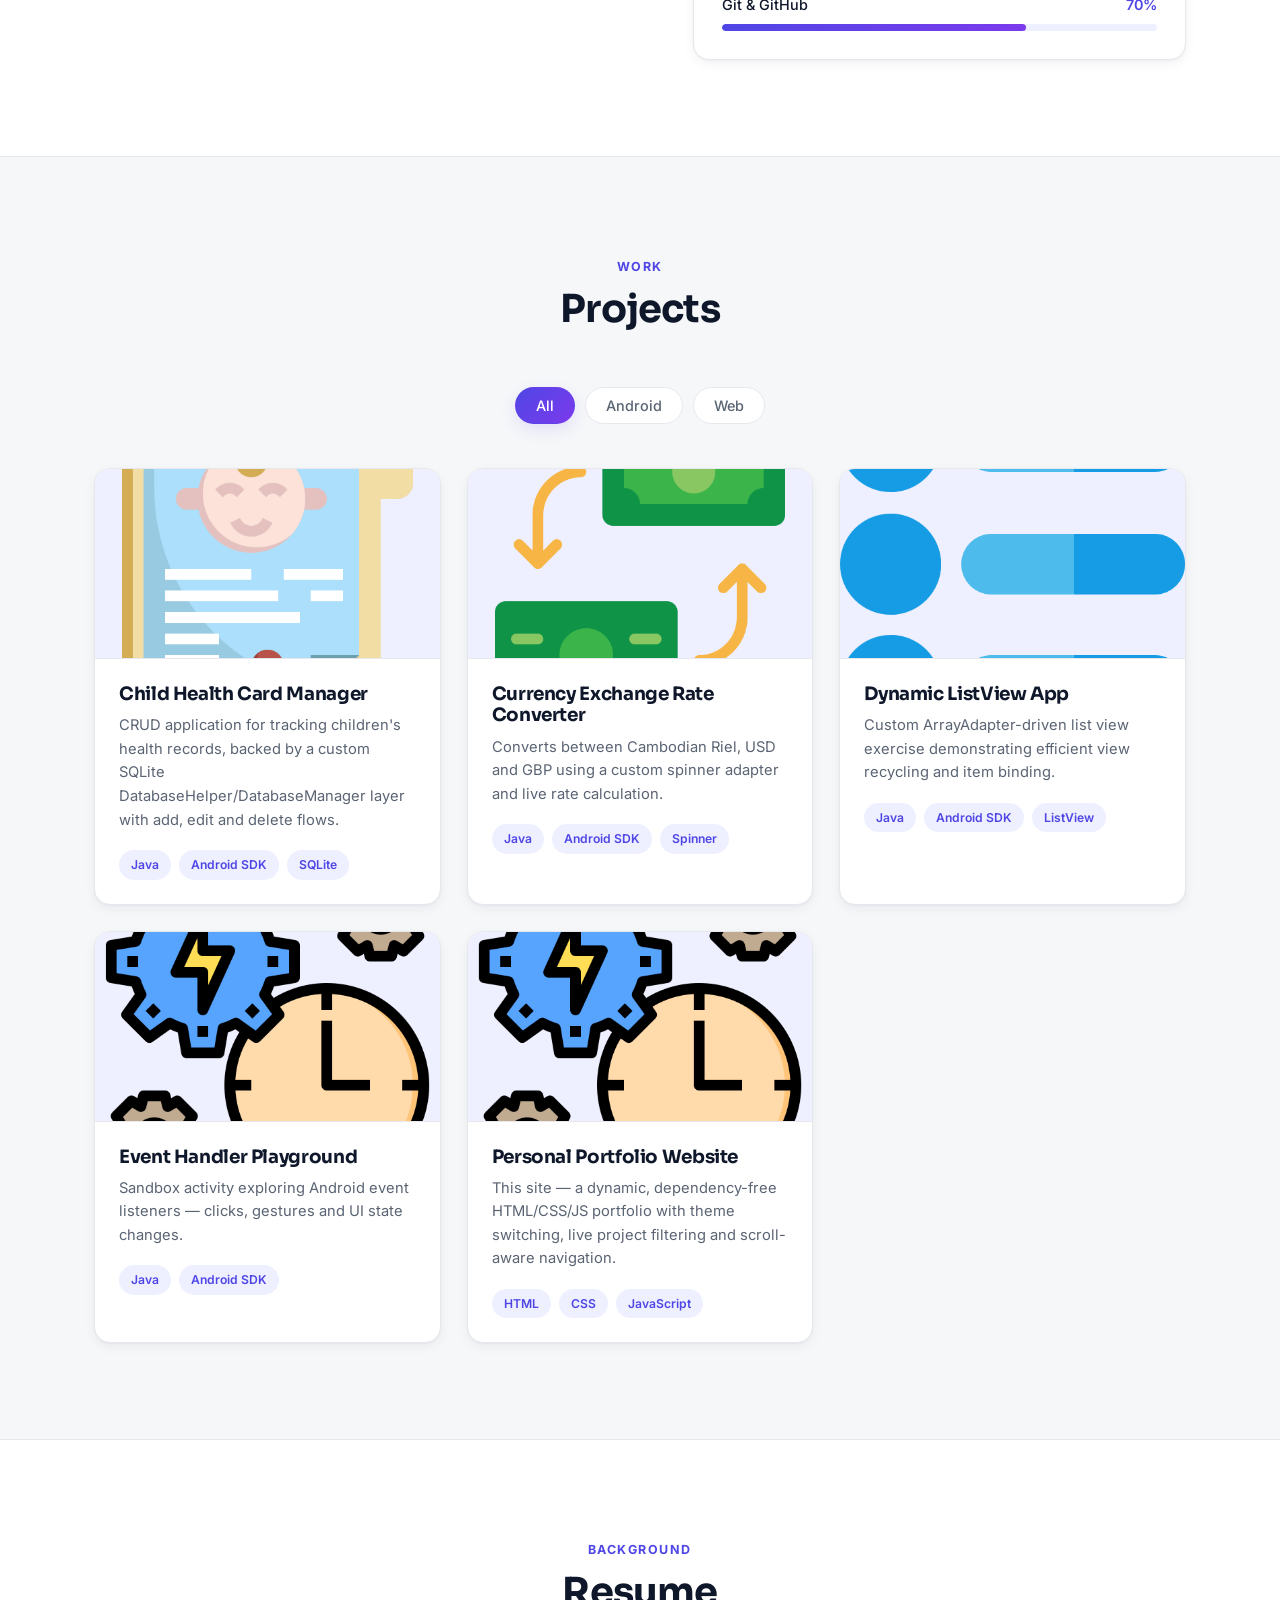
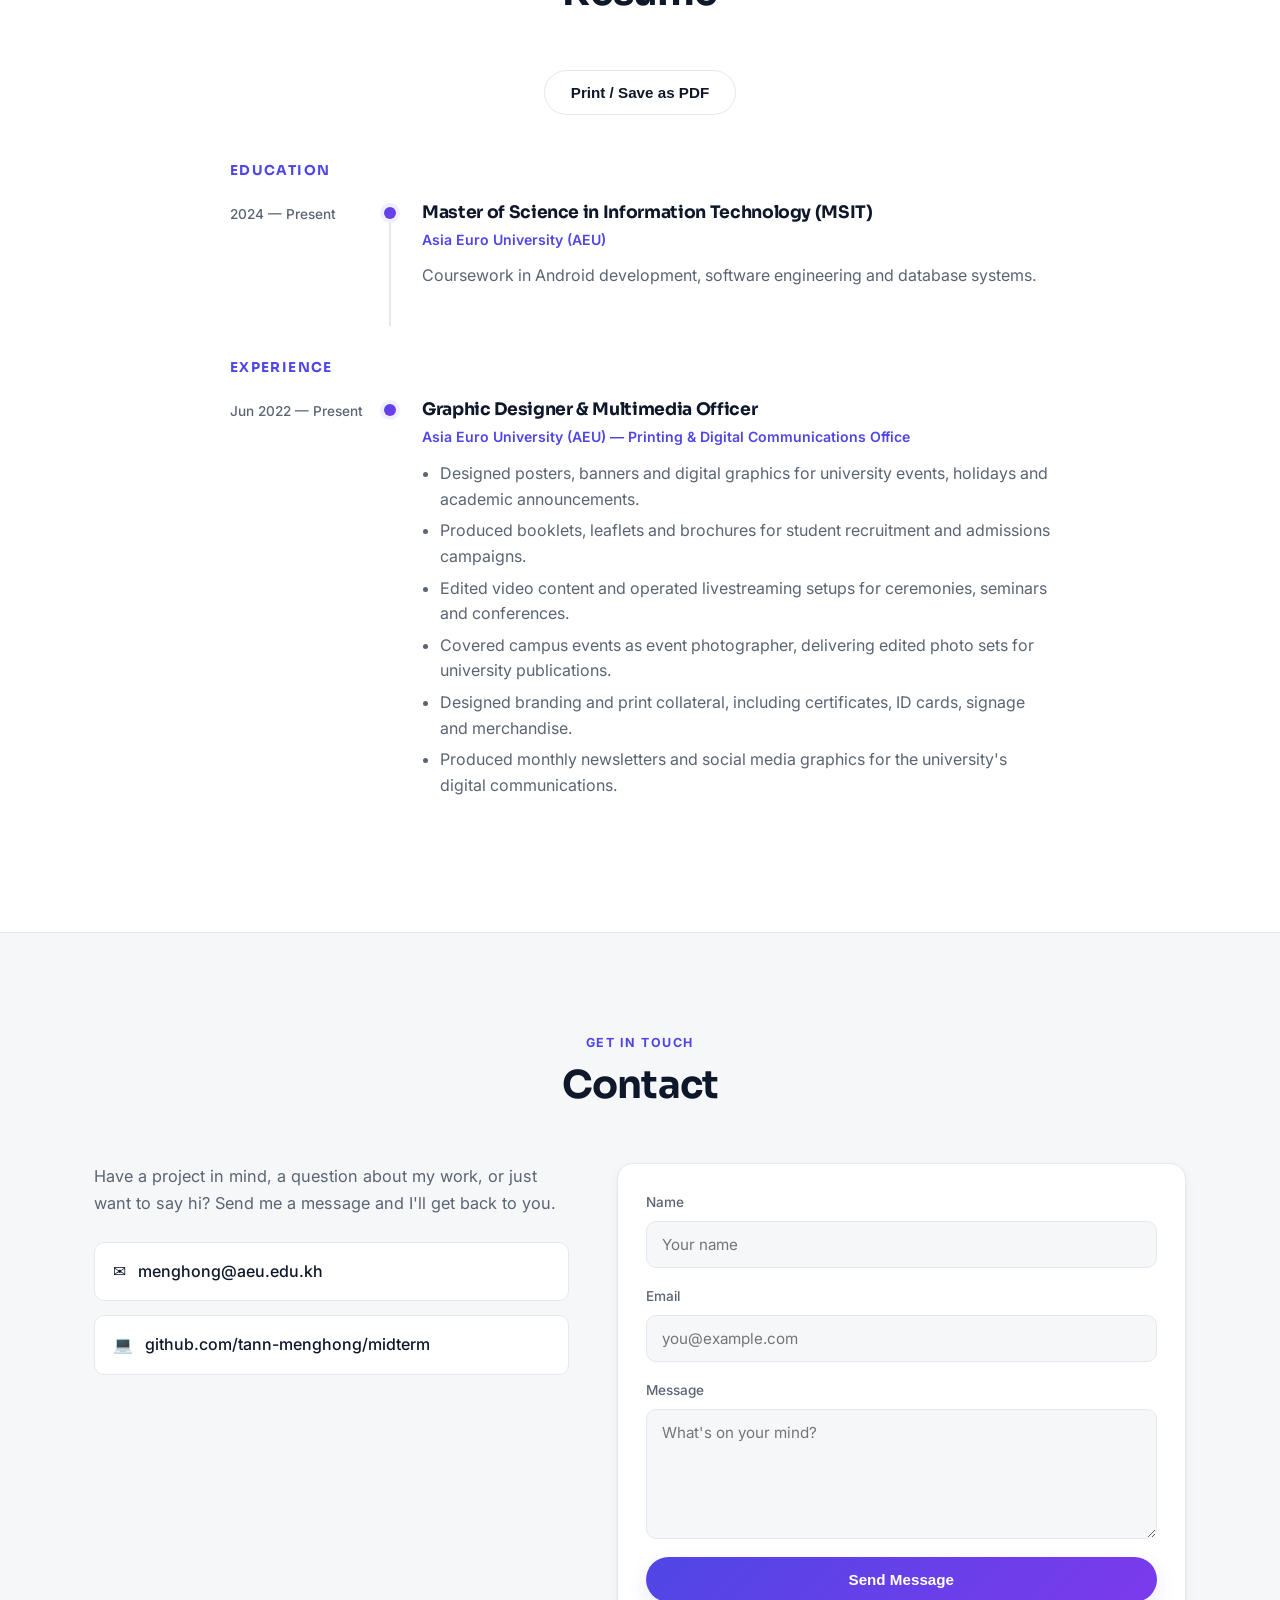
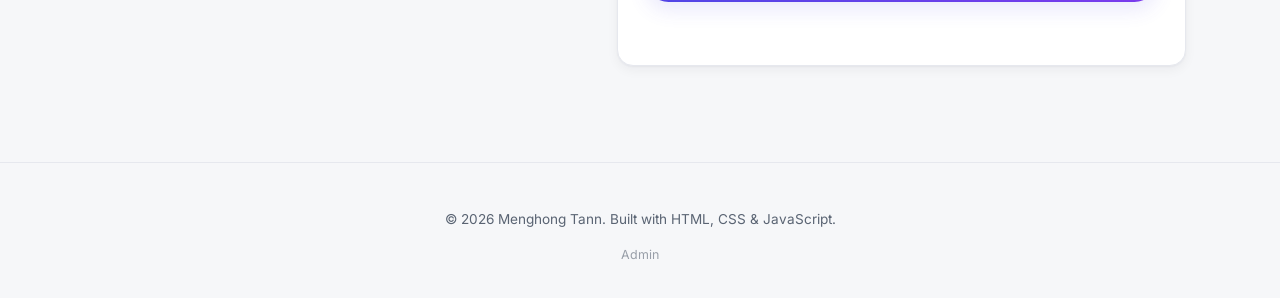
==== commit ebd63111: "v11: add skip-to-content link A visually-hidden-until-focused "Skip to content" link now lets keyboa" ====
--- a/portfolio/index.html
+++ b/portfolio/index.html
@@ -5,15 +5,6 @@
   <meta name="viewport" content="width=device-width, initial-scale=1.0" />
   <title>Menghong Tann — Graphic Designer & Multimedia Specialist</title>
   <meta name="description" content="Portfolio of Menghong Tann — graphic designer and multimedia specialist crafting visual identities, publications, video and live event production." />
-  <meta property="og:type" content="website" />
-  <meta property="og:title" content="Menghong Tann — Graphic Designer & Multimedia Specialist" />
-  <meta property="og:description" content="Portfolio of Menghong Tann — graphic designer and multimedia specialist crafting visual identities, publications, video and live event production." />
-  <meta property="og:url" content="https://tann-menghong.github.io/MIDTERM/" />
-  <meta property="og:site_name" content="Menghong Tann Portfolio" />
-  <meta name="twitter:card" content="summary" />
-  <meta name="twitter:title" content="Menghong Tann — Graphic Designer & Multimedia Specialist" />
-  <meta name="twitter:description" content="Portfolio of Menghong Tann — graphic designer and multimedia specialist crafting visual identities, publications, video and live event production." />
-  <meta name="theme-color" content="#4f46e5" />
   <link rel="icon" href="data:image/svg+xml,%3Csvg xmlns='http://www.w3.org/2000/svg' viewBox='0 0 64 64'%3E%3Cdefs%3E%3ClinearGradient id='g' x1='0' y1='0' x2='1' y2='1'%3E%3Cstop offset='0' stop-color='%234f46e5'/%3E%3Cstop offset='1' stop-color='%237c3aed'/%3E%3C/linearGradient%3E%3C/defs%3E%3Crect width='64' height='64' rx='14' fill='url(%23g)'/%3E%3Ctext x='32' y='42' font-family='Arial,Helvetica,sans-serif' font-size='26' font-weight='700' fill='white' text-anchor='middle'%3EMT%3C/text%3E%3C/svg%3E" />
   <link rel="preconnect" href="https://fonts.googleapis.com" />
   <link rel="preconnect" href="https://fonts.gstatic.com" crossorigin />
--- a/portfolio/css/styles.css
+++ b/portfolio/css/styles.css
@@ -63,6 +63,30 @@
 
 ::selection { background: var(--accent); color: #fff; }
 
+.skip-link {
+  position: absolute;
+  top: -50px;
+  left: 16px;
+  z-index: 100;
+  background: var(--gradient);
+  color: #fff;
+  padding: 10px 18px;
+  border-radius: var(--radius-sm);
+  font-weight: 600;
+  font-size: 0.9rem;
+  transition: top 0.2s ease;
+}
+
+.skip-link:focus-visible { top: 16px; outline: none; }
+
+a:focus-visible,
+button:focus-visible,
+input:focus-visible,
+textarea:focus-visible {
+  outline: 2px solid var(--accent);
+  outline-offset: 3px;
+}
+
 .container {
   max-width: 1140px;
   margin: 0 auto;
@@ -409,6 +433,7 @@
 }
 
 .project-card {
+  position: relative;
   background: var(--surface);
   border: 1px solid var(--border);
   border-radius: var(--radius);
@@ -417,6 +442,28 @@
   transition: transform 0.3s ease, box-shadow 0.3s ease, border-color 0.3s ease;
 }
 
+.project-zoom {
+  position: absolute;
+  top: 14px;
+  right: 14px;
+  width: 36px;
+  height: 36px;
+  border-radius: 50%;
+  border: none;
+  background: rgba(15, 23, 42, 0.55);
+  color: #fff;
+  font-size: 1rem;
+  cursor: pointer;
+  opacity: 0;
+  transform: translateY(-4px);
+  transition: opacity 0.2s ease, transform 0.2s ease;
+}
+
+.project-card:hover .project-zoom,
+.project-zoom:focus-visible { opacity: 1; transform: translateY(0); }
+
+.project-card img { cursor: zoom-in; }
+
 .project-card:hover {
   transform: translateY(-6px);
   box-shadow: var(--shadow-lg);
@@ -429,6 +476,13 @@
   object-fit: cover;
   background: var(--accent-soft);
   border-bottom: 1px solid var(--border);
+  transition: transform 0.5s ease;
+}
+
+.project-card:hover img { transform: scale(1.06); }
+
+@media (prefers-reduced-motion: reduce) {
+  .project-card:hover img { transform: none; }
 }
 
 .project-body { padding: 24px; }
@@ -626,6 +680,79 @@
 .back-to-top:hover { transform: translateY(-3px); }
 
 .back-to-top.visible { opacity: 1; pointer-events: auto; }
+
+/* Lightbox */
+.lightbox {
+  position: fixed;
+  inset: 0;
+  z-index: 80;
+  background: rgba(8, 10, 18, 0.86);
+  display: flex;
+  align-items: center;
+  justify-content: center;
+  padding: 40px;
+  animation: lightbox-fade 0.2s ease;
+}
+
+@keyframes lightbox-fade { from { opacity: 0; } to { opacity: 1; } }
+
+.lightbox img {
+  max-width: min(90vw, 1000px);
+  max-height: 85vh;
+  border-radius: var(--radius-sm);
+  box-shadow: var(--shadow-lg);
+}
+
+.lightbox-close {
+  position: fixed;
+  top: 24px;
+  right: 28px;
+  width: 44px;
+  height: 44px;
+  border-radius: 50%;
+  border: none;
+  background: rgba(255, 255, 255, 0.12);
+  color: #fff;
+  font-size: 1.1rem;
+  cursor: pointer;
+  transition: background 0.2s ease, transform 0.2s ease;
+}
+
+.lightbox-close:hover { background: rgba(255, 255, 255, 0.22); transform: translateY(-2px); }
+
+/* Toasts */
+.toast-container {
+  position: fixed;
+  bottom: 24px;
+  left: 50%;
+  transform: translateX(-50%);
+  z-index: 90;
+  display: flex;
+  flex-direction: column;
+  gap: 10px;
+  align-items: center;
+  pointer-events: none;
+}
+
+.toast {
+  background: var(--surface);
+  border: 1px solid var(--border);
+  color: var(--text);
+  padding: 12px 22px;
+  border-radius: 999px;
+  box-shadow: var(--shadow-md);
+  font-size: 0.88rem;
+  font-weight: 500;
+  opacity: 0;
+  transform: translateY(10px);
+  transition: opacity 0.25s ease, transform 0.25s ease;
+}
+
+.toast.show { opacity: 1; transform: translateY(0); }
+
+.toast.success { border-color: color-mix(in srgb, #2f9e5d 45%, var(--border)); color: #2f9e5d; }
+
+.toast.error { border-color: color-mix(in srgb, #e5484d 45%, var(--border)); color: #e5484d; }
 
 /* Reveal animation */
 .reveal {
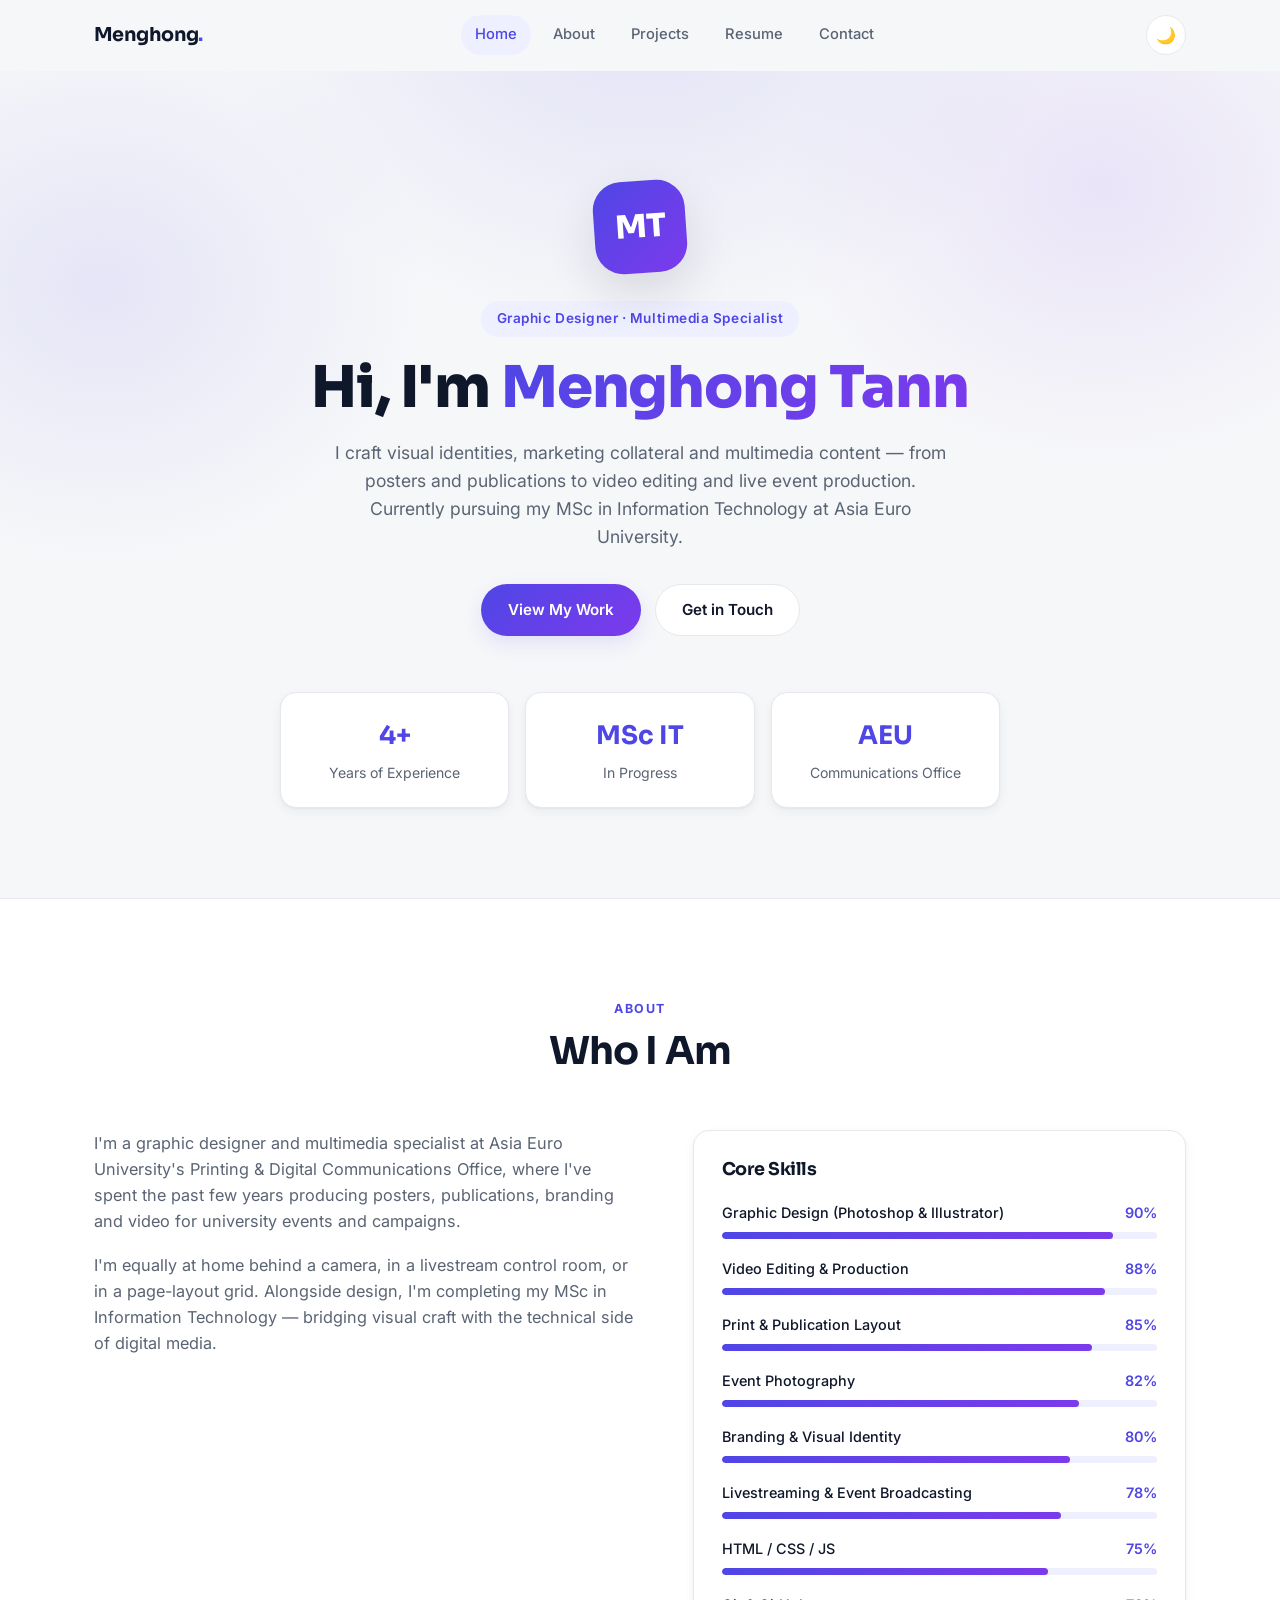
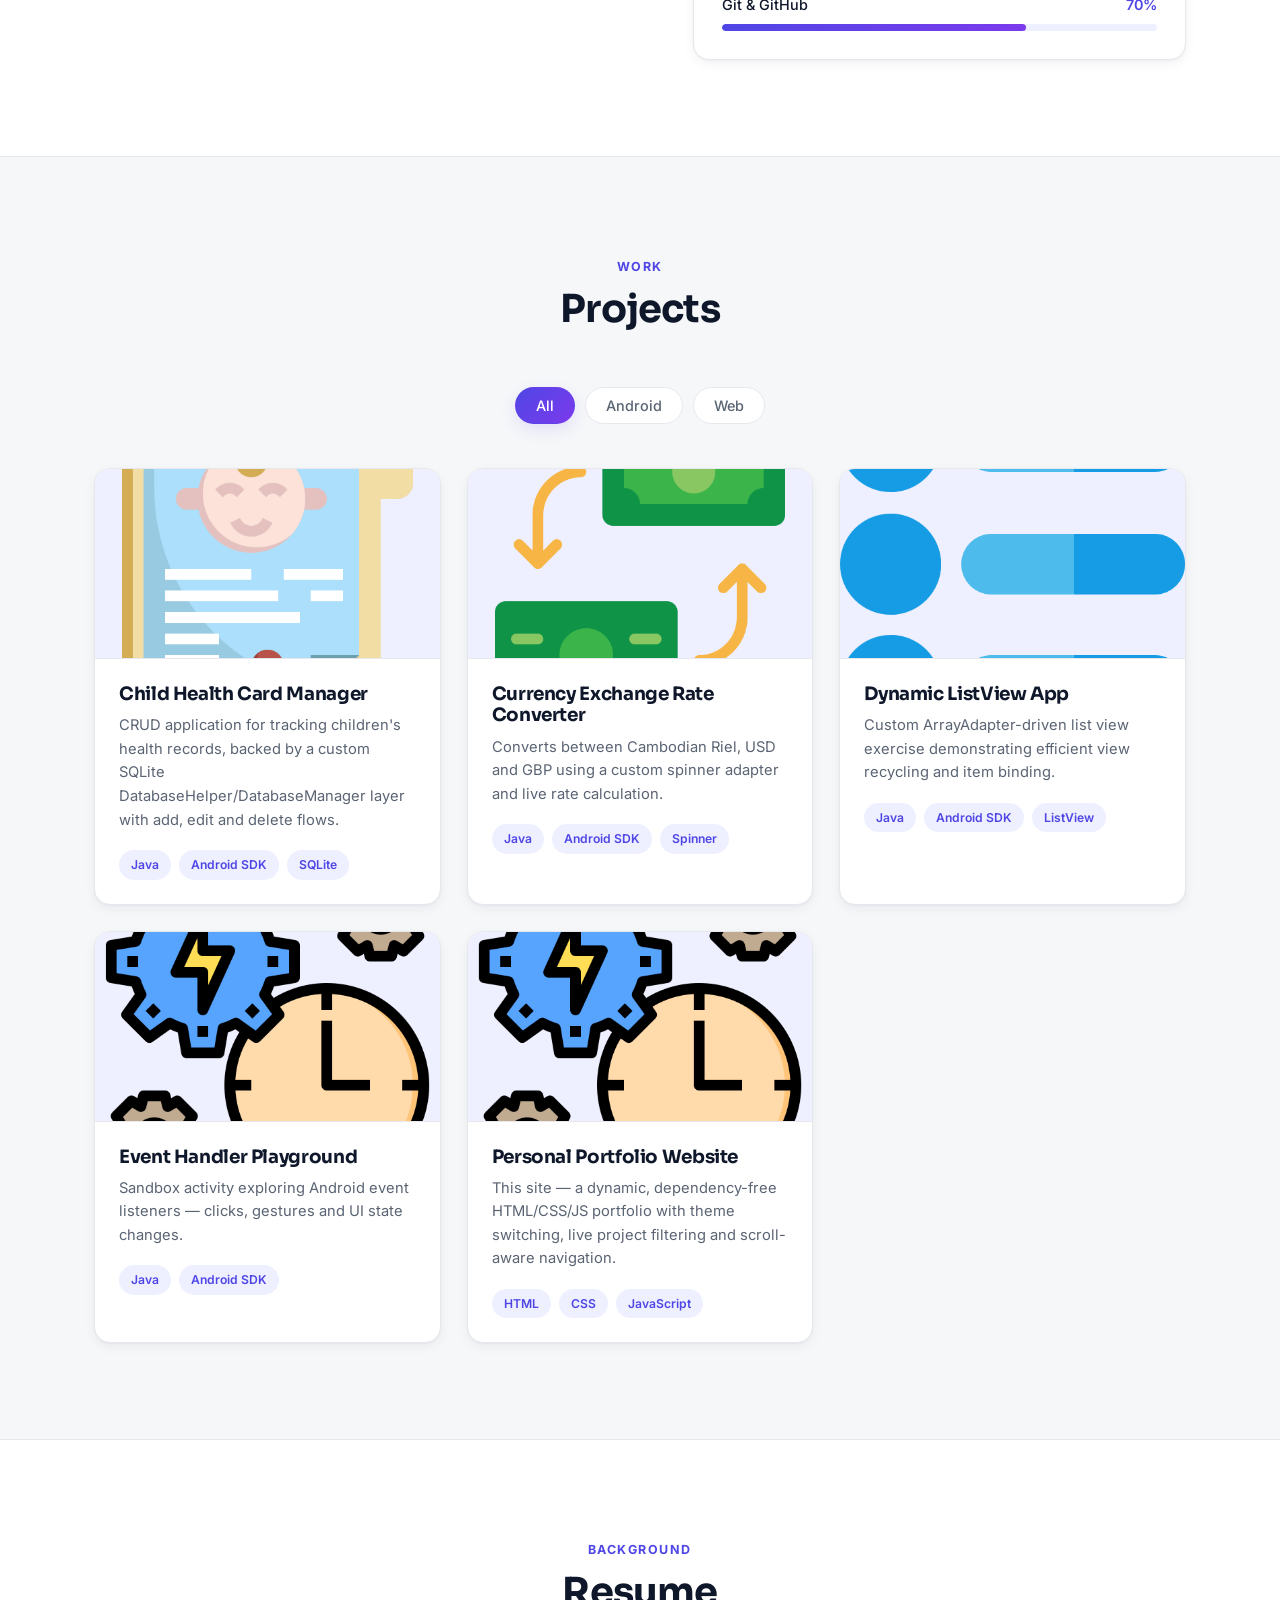
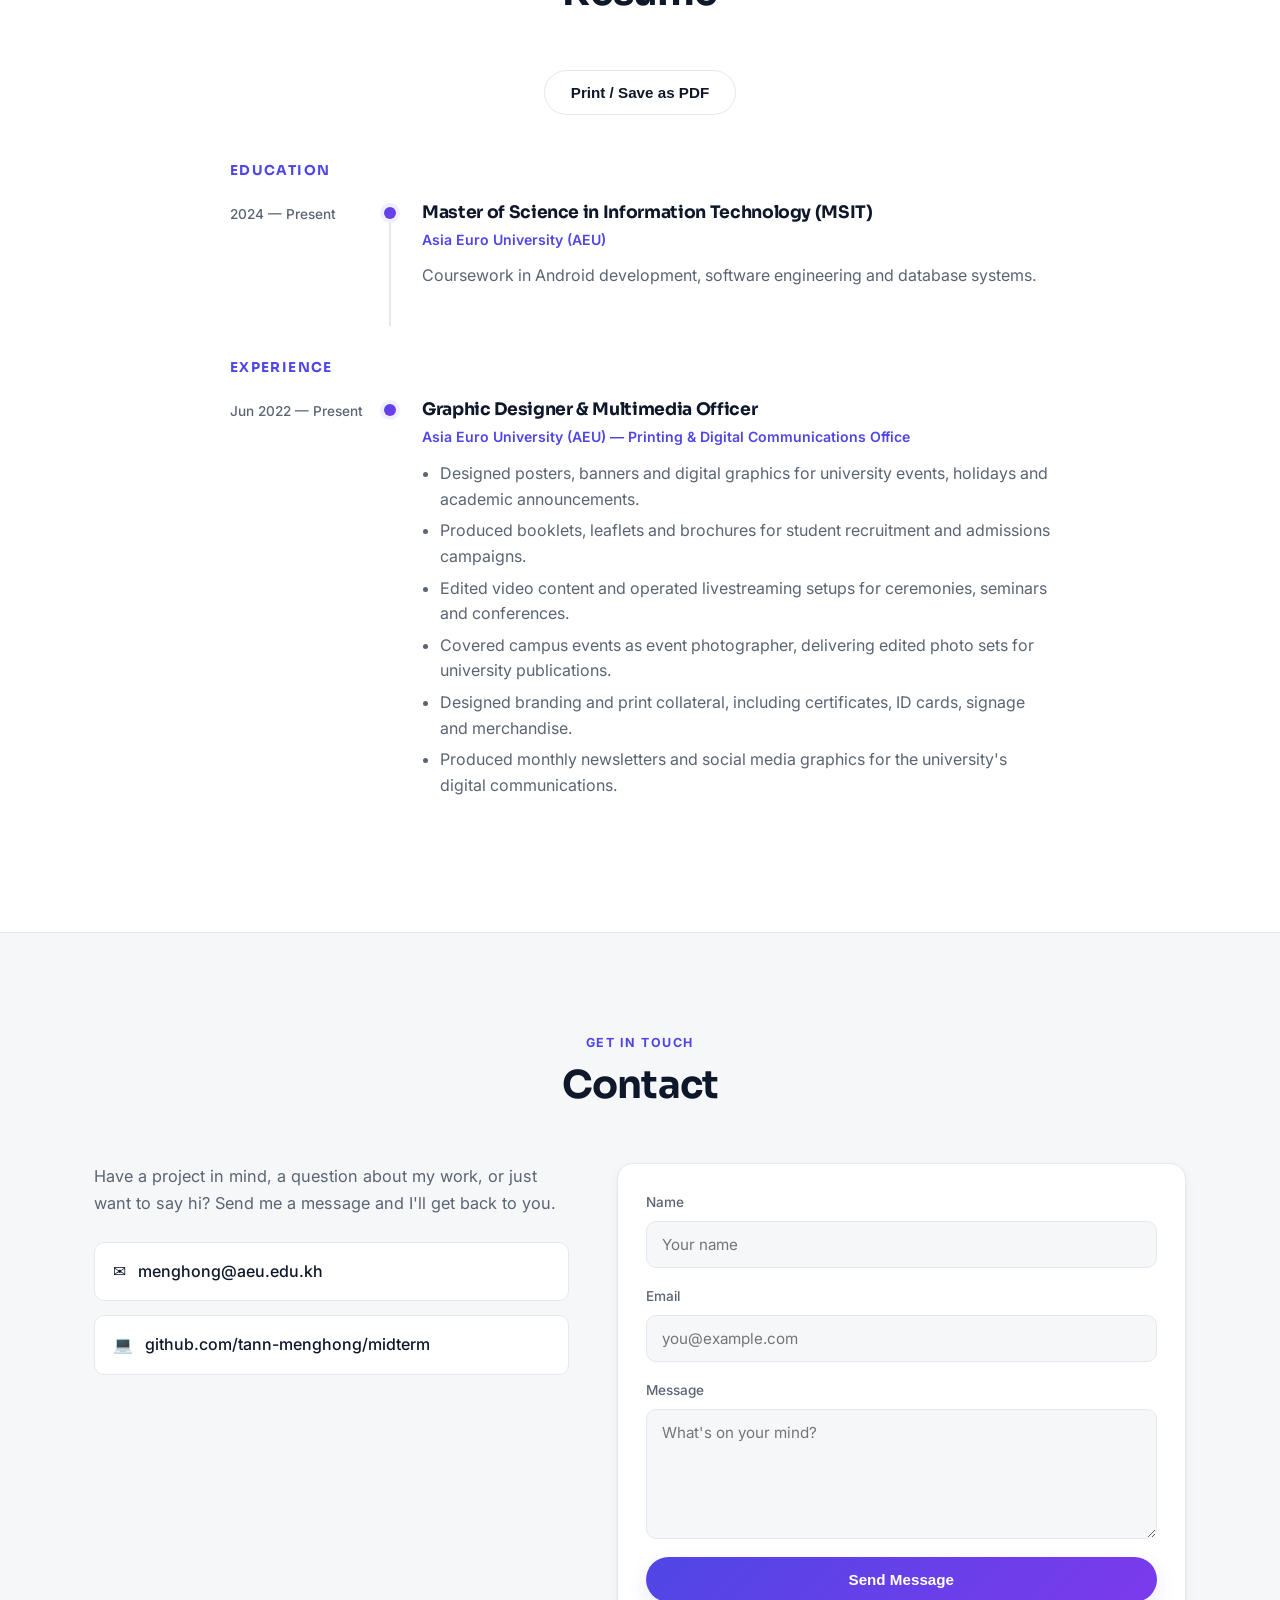
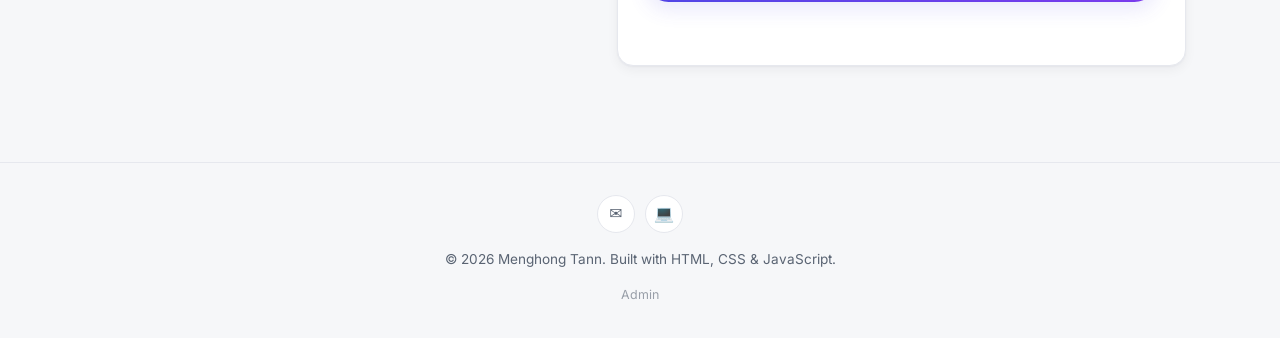
==== commit 3c1845e0: "v16: footer social icon row mirroring CONTACT.links Renders icon-only social links in the footer (se" ====
--- a/portfolio/index.html
+++ b/portfolio/index.html
@@ -5,11 +5,31 @@
   <meta name="viewport" content="width=device-width, initial-scale=1.0" />
   <title>Menghong Tann — Graphic Designer & Multimedia Specialist</title>
   <meta name="description" content="Portfolio of Menghong Tann — graphic designer and multimedia specialist crafting visual identities, publications, video and live event production." />
+  <meta property="og:type" content="website" />
+  <meta property="og:title" content="Menghong Tann — Graphic Designer & Multimedia Specialist" />
+  <meta property="og:description" content="Portfolio of Menghong Tann — graphic designer and multimedia specialist crafting visual identities, publications, video and live event production." />
+  <meta property="og:url" content="https://tann-menghong.github.io/MIDTERM/" />
+  <meta property="og:site_name" content="Menghong Tann Portfolio" />
+  <meta name="twitter:card" content="summary" />
+  <meta name="twitter:title" content="Menghong Tann — Graphic Designer & Multimedia Specialist" />
+  <meta name="twitter:description" content="Portfolio of Menghong Tann — graphic designer and multimedia specialist crafting visual identities, publications, video and live event production." />
+  <meta name="theme-color" content="#4f46e5" />
   <link rel="icon" href="data:image/svg+xml,%3Csvg xmlns='http://www.w3.org/2000/svg' viewBox='0 0 64 64'%3E%3Cdefs%3E%3ClinearGradient id='g' x1='0' y1='0' x2='1' y2='1'%3E%3Cstop offset='0' stop-color='%234f46e5'/%3E%3Cstop offset='1' stop-color='%237c3aed'/%3E%3C/linearGradient%3E%3C/defs%3E%3Crect width='64' height='64' rx='14' fill='url(%23g)'/%3E%3Ctext x='32' y='42' font-family='Arial,Helvetica,sans-serif' font-size='26' font-weight='700' fill='white' text-anchor='middle'%3EMT%3C/text%3E%3C/svg%3E" />
   <link rel="preconnect" href="https://fonts.googleapis.com" />
   <link rel="preconnect" href="https://fonts.gstatic.com" crossorigin />
   <link rel="stylesheet" href="https://fonts.googleapis.com/css2?family=Inter:wght@400;500;600;700;800&family=Sora:wght@600;700;800&display=swap" />
   <link rel="stylesheet" href="css/styles.css" />
+  <script type="application/ld+json">
+  {
+    "@context": "https://schema.org",
+    "@type": "Person",
+    "name": "Menghong Tann",
+    "jobTitle": "Graphic Designer & Multimedia Specialist",
+    "url": "https://tann-menghong.github.io/MIDTERM/",
+    "email": "mailto:menghong@aeu.edu.kh",
+    "sameAs": ["https://github.com/tann-menghong/midterm"]
+  }
+  </script>
 </head>
 <body>
   <a href="#main-content" class="skip-link">Skip to content</a>
@@ -30,6 +50,7 @@
       </div>
     </div>
   </header>
+  <div id="nav-backdrop" class="nav-backdrop"></div>
 
   <main id="main-content">
     <section id="home" class="hero">
@@ -125,6 +146,7 @@
 
   <footer>
     <div class="container">
+      <ul id="footer-social" class="footer-social"></ul>
       <p>&copy; <span id="year"></span> <span id="footer-name"></span>. Built with HTML, CSS &amp; JavaScript.</p>
       <p class="admin-link"><a href="admin.html">Admin</a></p>
     </div>
--- a/portfolio/css/styles.css
+++ b/portfolio/css/styles.css
@@ -187,6 +187,23 @@
   color: var(--text);
 }
 
+.nav-backdrop {
+  display: none;
+  position: fixed;
+  inset: 70px 0 0 0;
+  background: rgba(8, 10, 18, 0.4);
+  z-index: 45;
+  opacity: 0;
+  pointer-events: none;
+  transition: opacity 0.2s ease;
+}
+
+.nav-backdrop.visible { opacity: 1; pointer-events: auto; }
+
+@media (max-width: 720px) {
+  .nav-backdrop { display: block; }
+}
+
 /* Buttons */
 .btn {
   display: inline-flex;
@@ -649,6 +666,30 @@
   color: var(--text-muted);
   font-size: 0.85rem;
 }
+
+.footer-social {
+  list-style: none;
+  display: flex;
+  justify-content: center;
+  gap: 10px;
+  padding: 0;
+  margin: 0 0 16px;
+}
+
+.footer-social a {
+  width: 38px;
+  height: 38px;
+  border-radius: 50%;
+  display: flex;
+  align-items: center;
+  justify-content: center;
+  background: var(--surface);
+  border: 1px solid var(--border);
+  font-size: 1rem;
+  transition: transform 0.2s ease, border-color 0.2s ease;
+}
+
+.footer-social a:hover { transform: translateY(-2px); border-color: var(--accent); }
 
 .admin-link { margin: 8px 0 0; }
 
@@ -789,10 +830,19 @@
     align-items: stretch;
     padding: 12px 16px;
     gap: 4px;
-    display: none;
     box-shadow: var(--shadow-md);
+    opacity: 0;
+    transform: translateY(-8px);
+    visibility: hidden;
+    pointer-events: none;
+    transition: opacity 0.2s ease, transform 0.2s ease, visibility 0.2s;
   }
-  .nav-links.open { display: flex; }
+  .nav-links.open {
+    opacity: 1;
+    transform: translateY(0);
+    visibility: visible;
+    pointer-events: auto;
+  }
   .timeline-item { grid-template-columns: 1fr; gap: 4px; }
   .timeline-item::before,
   .timeline-item::after { display: none; }
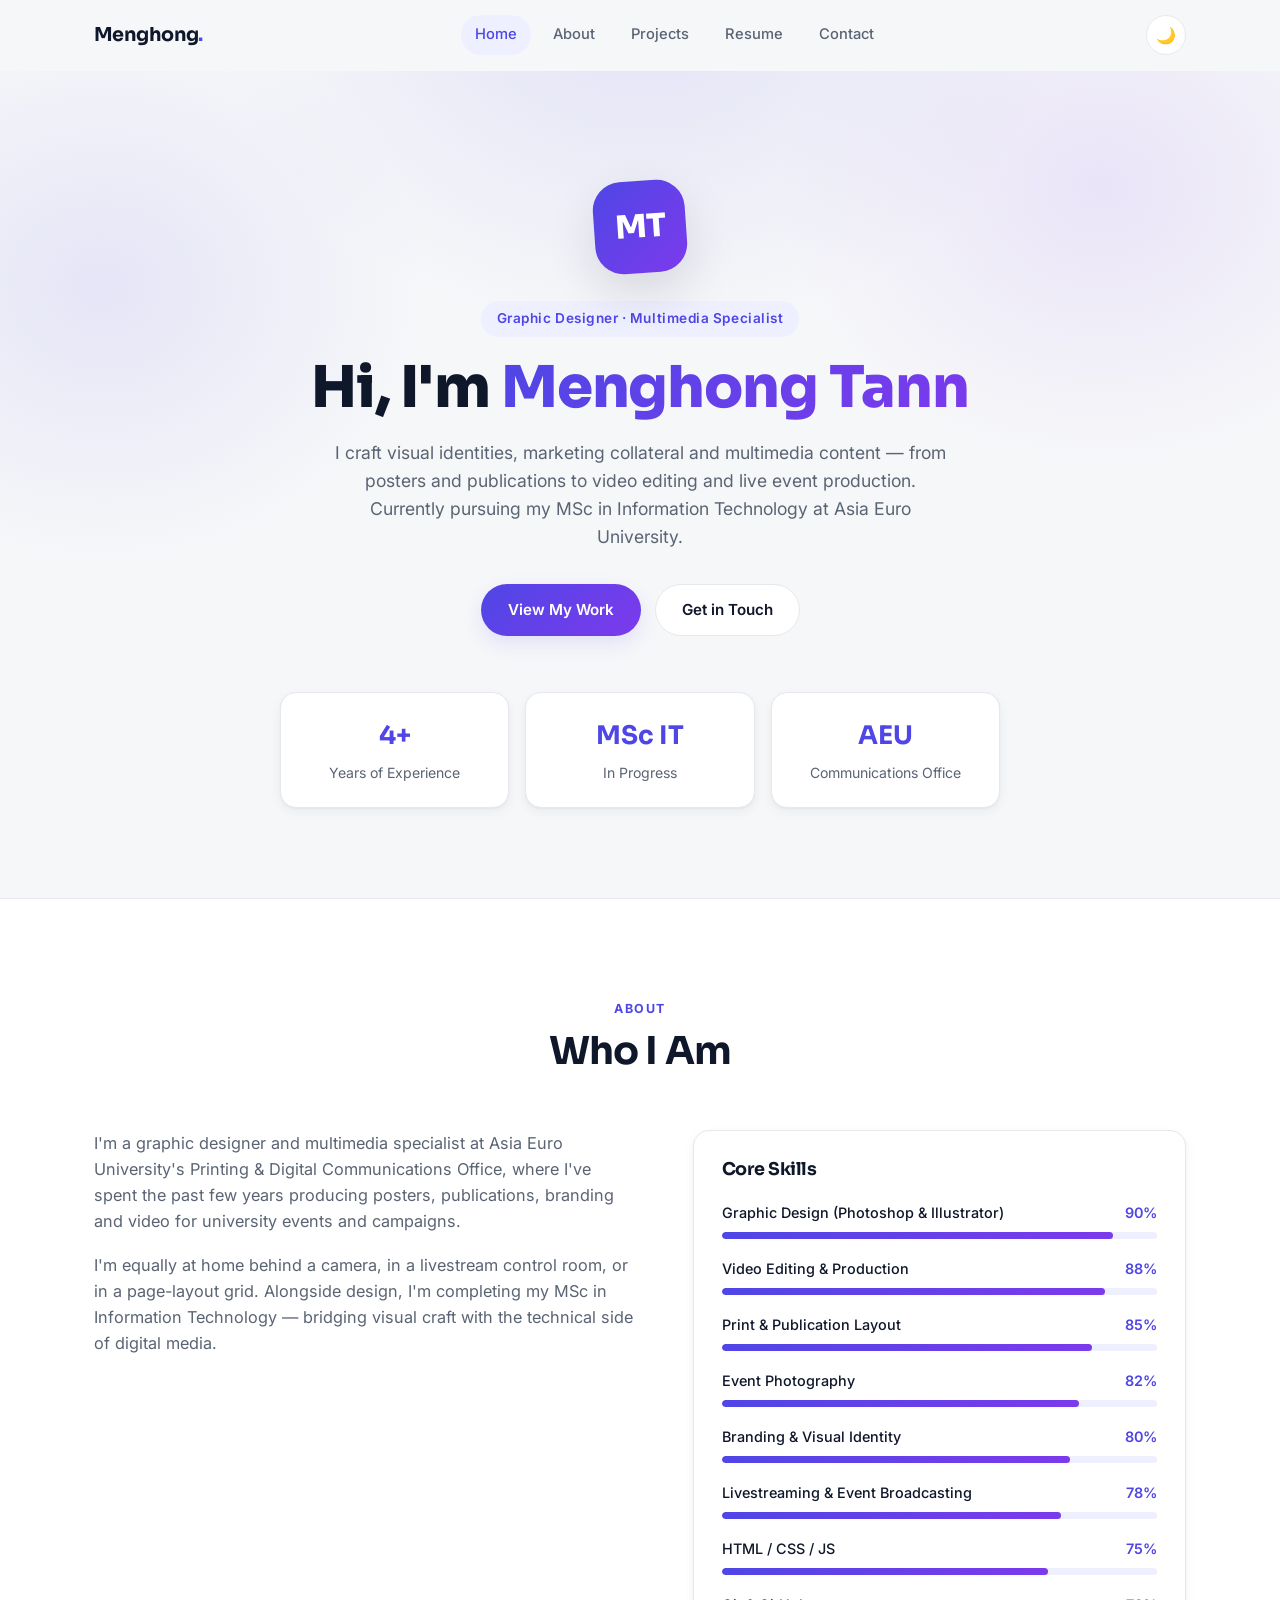
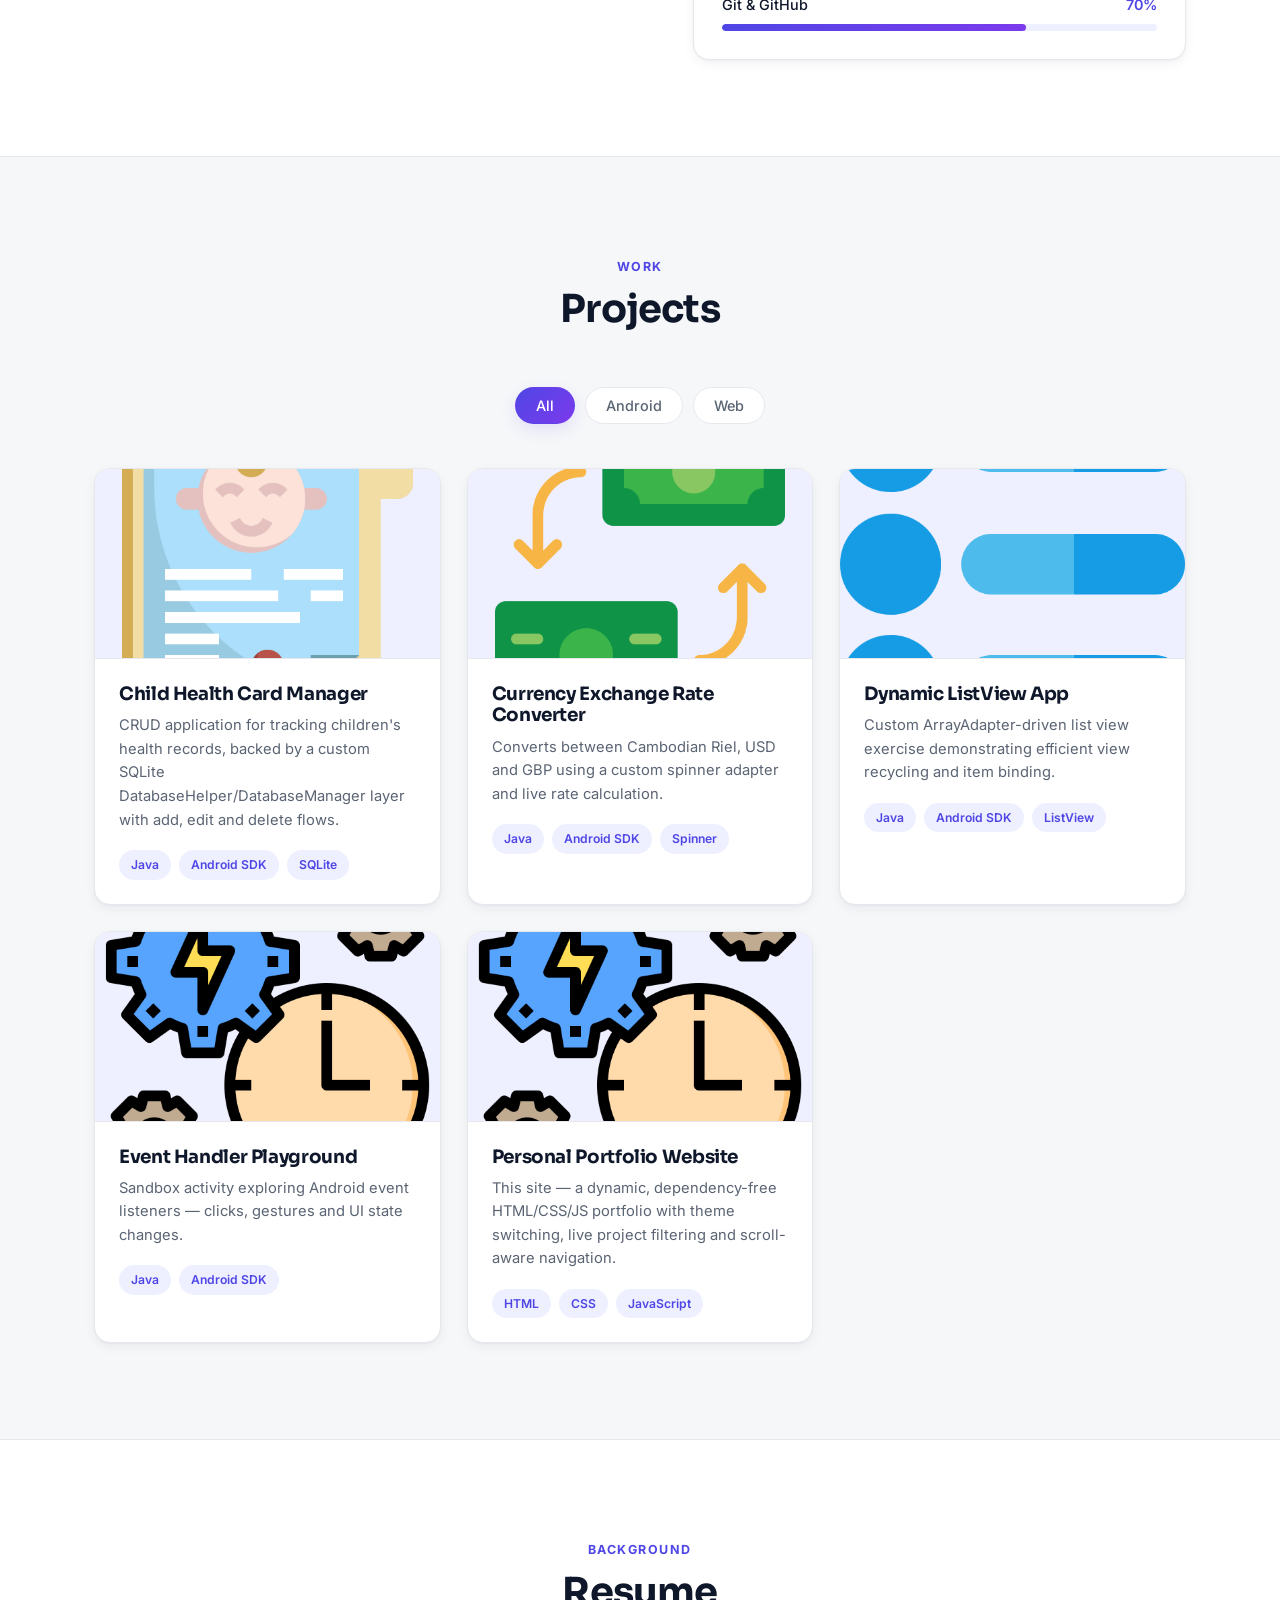
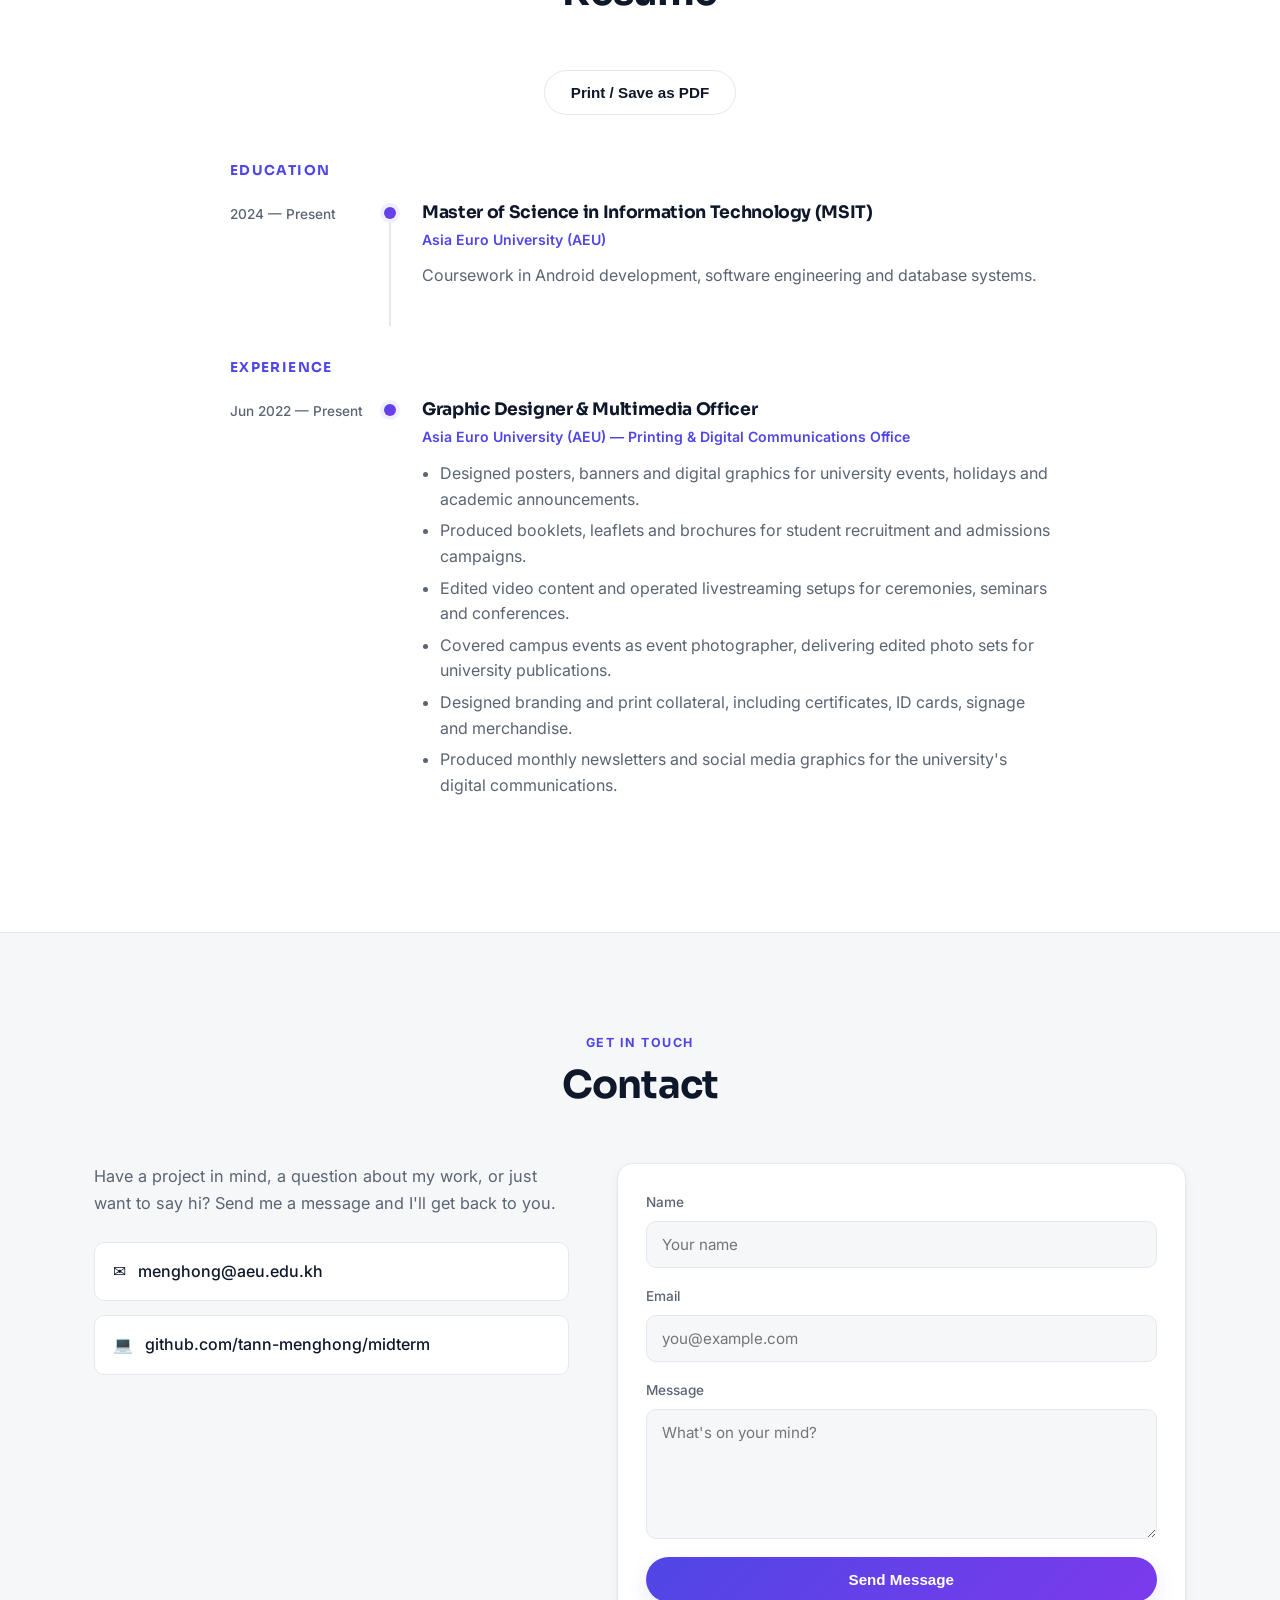
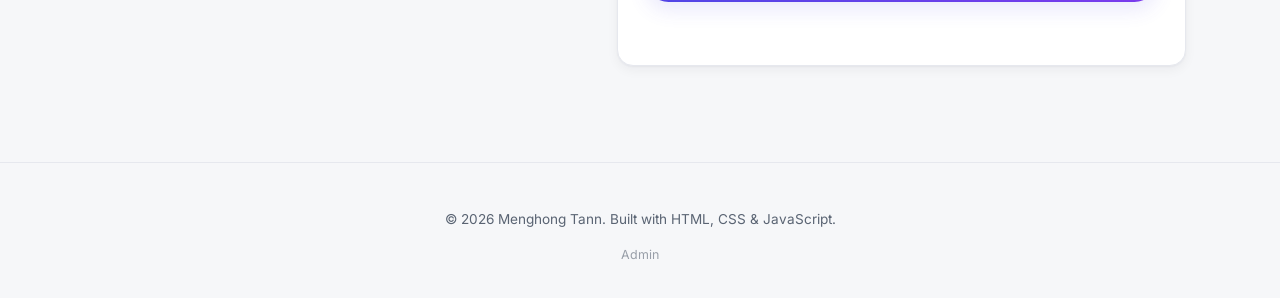
==== commit 5df1529a: "v15: polish mobile nav with backdrop and transition The mobile menu no longer just snaps open/closed" ====
--- a/portfolio/index.html
+++ b/portfolio/index.html
@@ -146,7 +146,6 @@
 
   <footer>
     <div class="container">
-      <ul id="footer-social" class="footer-social"></ul>
       <p>&copy; <span id="year"></span> <span id="footer-name"></span>. Built with HTML, CSS &amp; JavaScript.</p>
       <p class="admin-link"><a href="admin.html">Admin</a></p>
     </div>
--- a/portfolio/css/styles.css
+++ b/portfolio/css/styles.css
@@ -666,30 +666,6 @@
   color: var(--text-muted);
   font-size: 0.85rem;
 }
-
-.footer-social {
-  list-style: none;
-  display: flex;
-  justify-content: center;
-  gap: 10px;
-  padding: 0;
-  margin: 0 0 16px;
-}
-
-.footer-social a {
-  width: 38px;
-  height: 38px;
-  border-radius: 50%;
-  display: flex;
-  align-items: center;
-  justify-content: center;
-  background: var(--surface);
-  border: 1px solid var(--border);
-  font-size: 1rem;
-  transition: transform 0.2s ease, border-color 0.2s ease;
-}
-
-.footer-social a:hover { transform: translateY(-2px); border-color: var(--accent); }
 
 .admin-link { margin: 8px 0 0; }
 
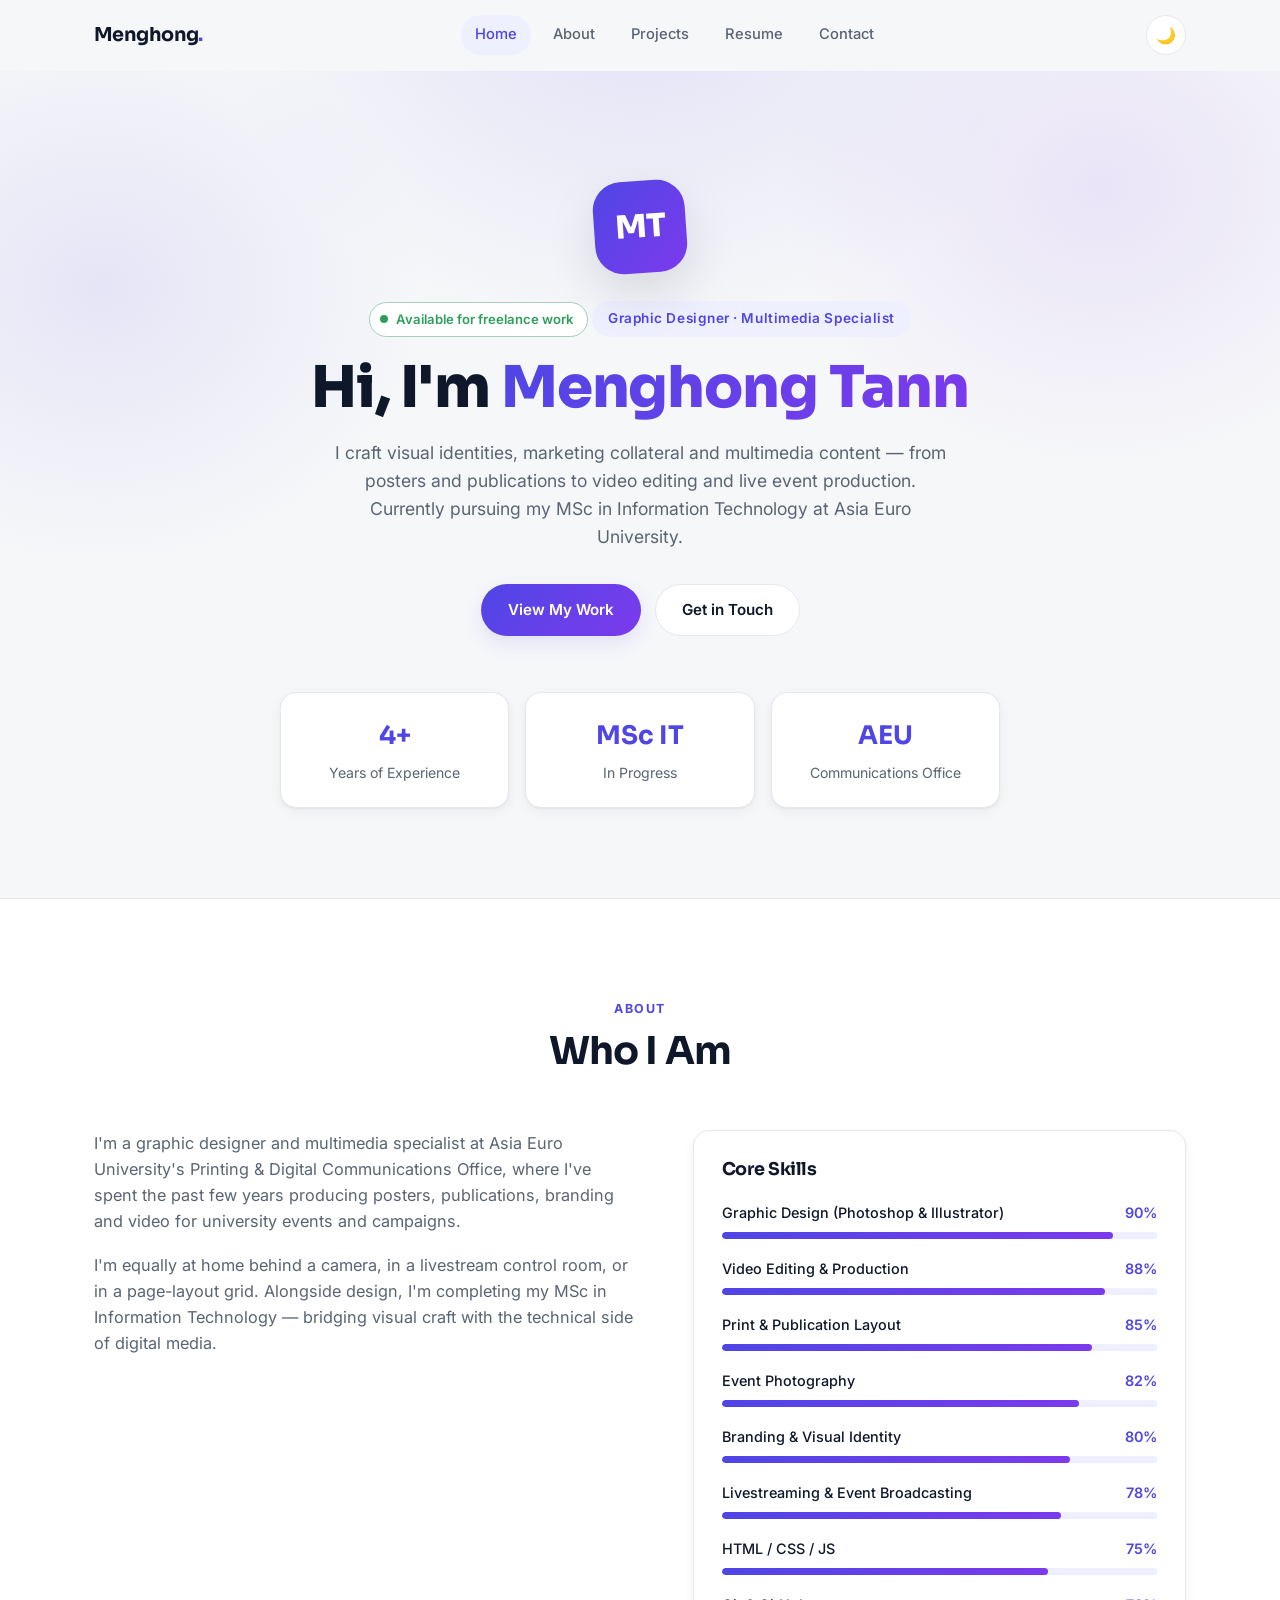
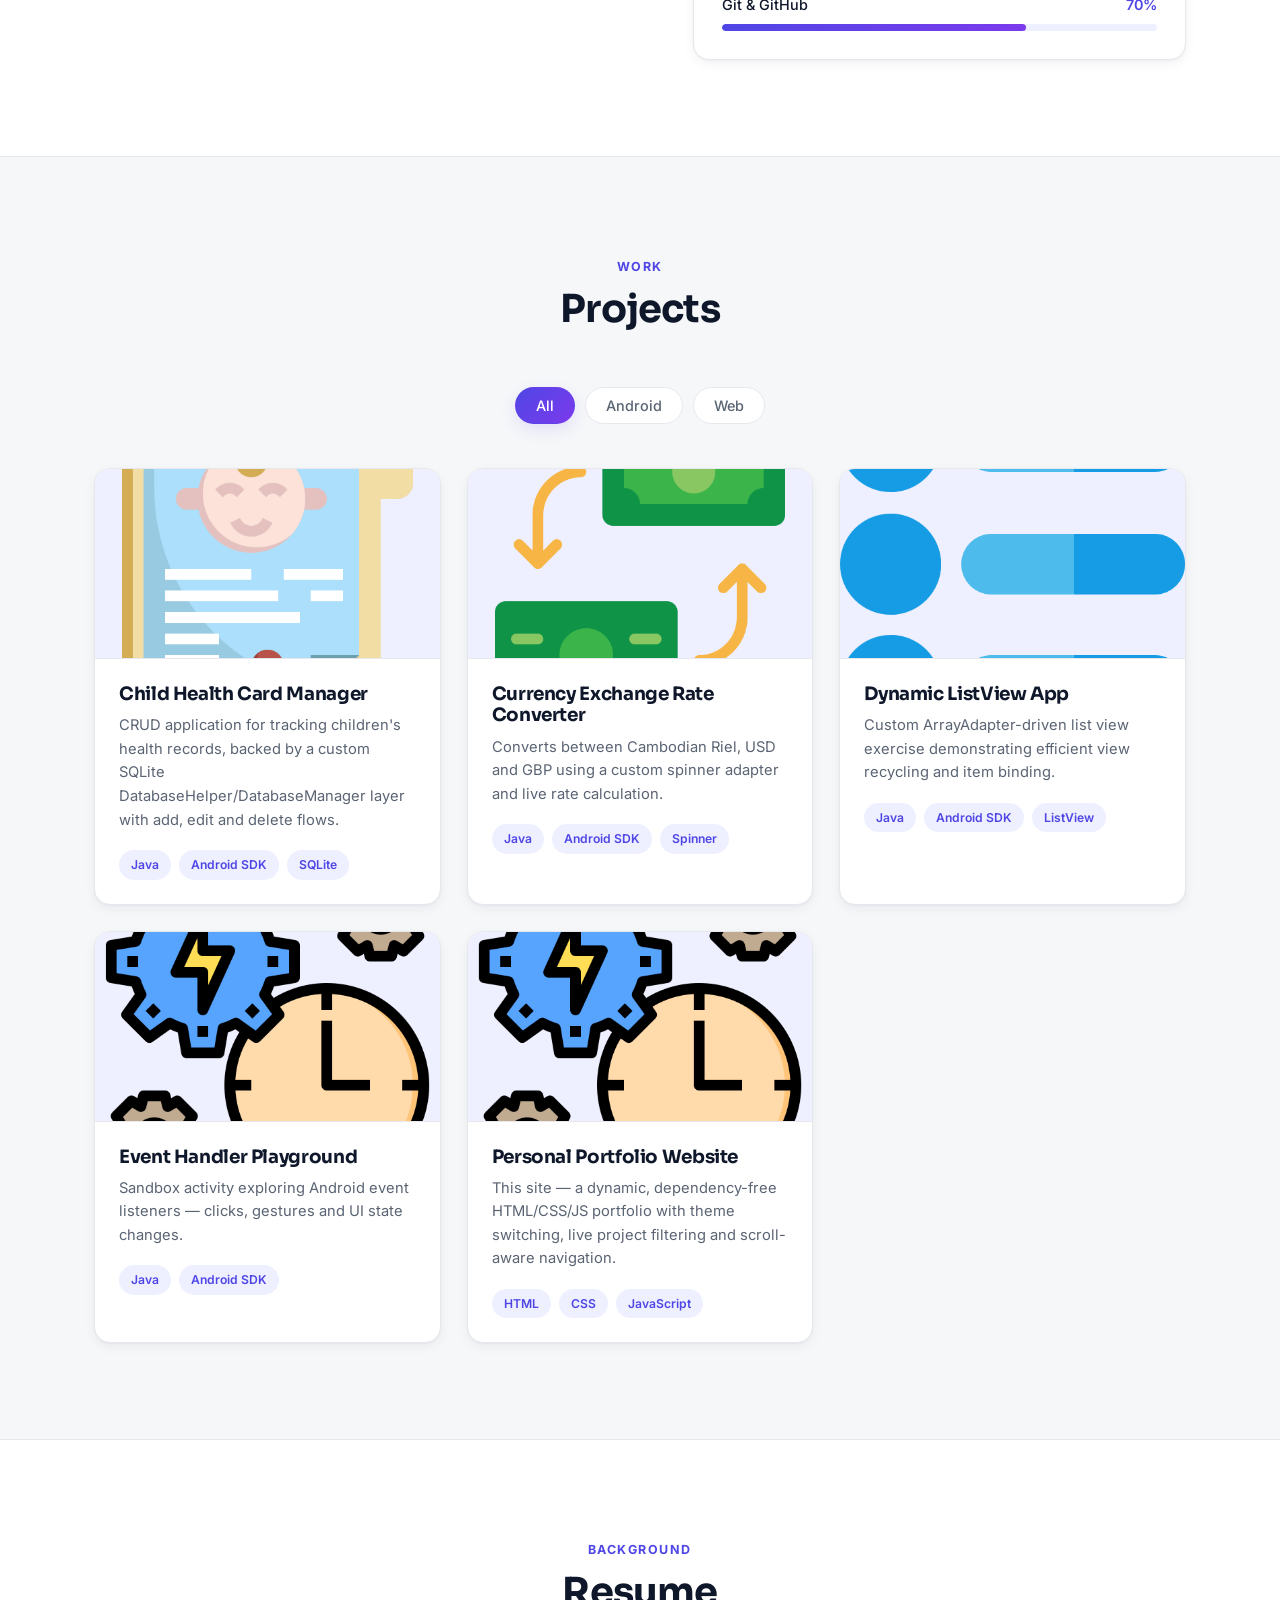
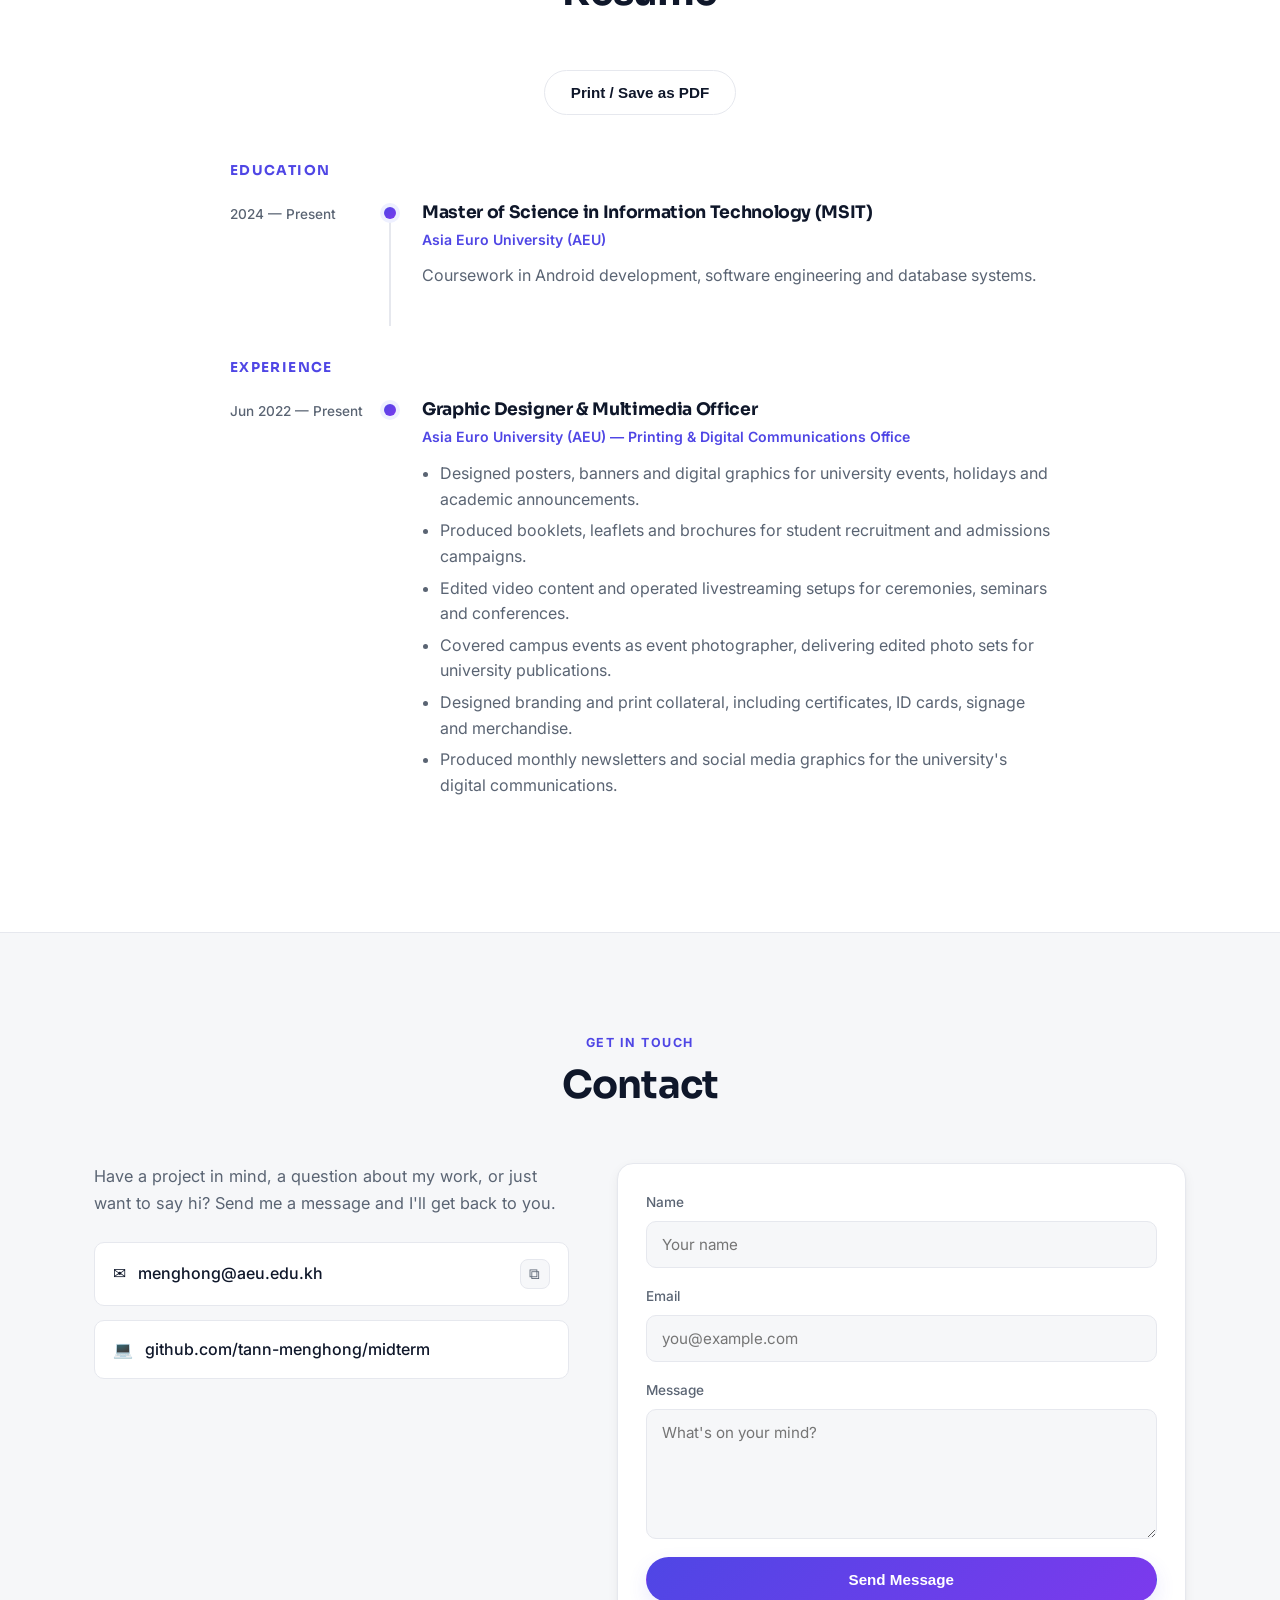
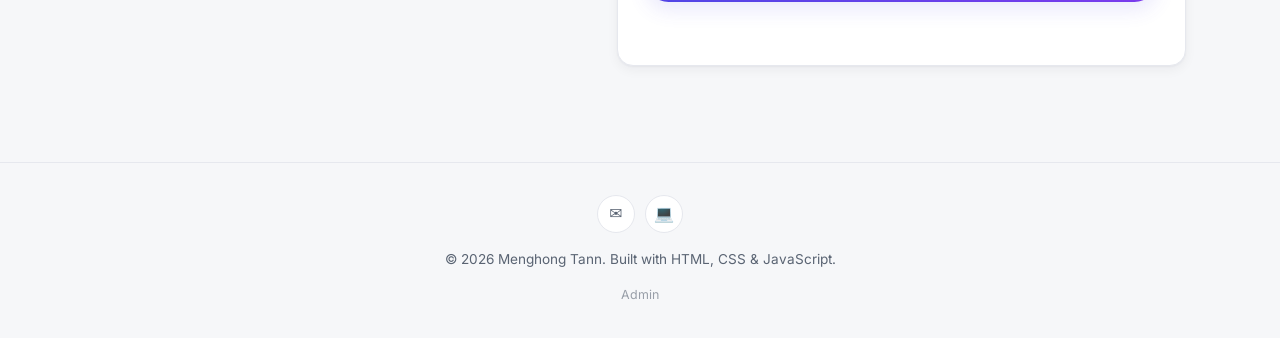
==== commit ba01210e: "v21: "available for freelance" status badge Adds a HERO.availability data field rendered as a pulsin" ====
--- a/portfolio/index.html
+++ b/portfolio/index.html
@@ -57,6 +57,7 @@
       <div class="hero-bg" aria-hidden="true"></div>
       <div class="container hero-inner">
         <div class="hero-avatar" id="hero-avatar" aria-hidden="true"></div>
+        <p class="availability-badge" id="availability-badge"></p>
         <p class="hero-eyebrow" id="hero-eyebrow"></p>
         <h1>Hi, I'm <span id="hero-name"></span></h1>
         <p class="hero-lead" id="hero-lead"></p>
@@ -146,6 +147,7 @@
 
   <footer>
     <div class="container">
+      <ul id="footer-social" class="footer-social"></ul>
       <p>&copy; <span id="year"></span> <span id="footer-name"></span>. Built with HTML, CSS &amp; JavaScript.</p>
       <p class="admin-link"><a href="admin.html">Admin</a></p>
     </div>
--- a/portfolio/css/styles.css
+++ b/portfolio/css/styles.css
@@ -277,9 +277,50 @@
   box-shadow: var(--shadow-lg);
   transform: rotate(-4deg);
   overflow: hidden;
+  animation: avatar-float 5s ease-in-out infinite;
 }
 
 .hero-avatar img { width: 100%; height: 100%; object-fit: cover; border-radius: inherit; transform: rotate(4deg) scale(1.15); }
+
+@keyframes avatar-float {
+  0%, 100% { transform: rotate(-4deg) translateY(0); }
+  50% { transform: rotate(-4deg) translateY(-8px); }
+}
+
+.availability-badge {
+  display: inline-flex;
+  align-items: center;
+  gap: 8px;
+  margin: 0 0 16px;
+  padding: 6px 14px 6px 10px;
+  border-radius: 999px;
+  border: 1px solid var(--border);
+  background: var(--surface);
+  color: var(--text-muted);
+  font-size: 0.82rem;
+  font-weight: 600;
+}
+
+.availability-badge.open { color: #2f9e5d; border-color: color-mix(in srgb, #2f9e5d 35%, var(--border)); }
+
+.availability-dot {
+  width: 8px;
+  height: 8px;
+  border-radius: 50%;
+  background: currentColor;
+  flex-shrink: 0;
+}
+
+.availability-badge.open .availability-dot { animation: dot-pulse 2s ease-in-out infinite; }
+
+@keyframes dot-pulse {
+  0%, 100% { box-shadow: 0 0 0 0 color-mix(in srgb, #2f9e5d 45%, transparent); }
+  50% { box-shadow: 0 0 0 5px color-mix(in srgb, #2f9e5d 0%, transparent); }
+}
+
+@media (prefers-reduced-motion: reduce) {
+  .availability-badge.open .availability-dot { animation: none; }
+}
 
 .hero-eyebrow {
   display: inline-block;
@@ -611,9 +652,28 @@
 
 .contact-links li:hover { border-color: var(--accent); transform: translateX(4px); }
 
-.contact-links a { color: var(--text); font-weight: 500; }
+.contact-links a { color: var(--text); font-weight: 500; flex: 1; }
 
 .contact-links a:hover { color: var(--accent); }
+
+.copy-btn {
+  width: 30px;
+  height: 30px;
+  border-radius: 8px;
+  border: 1px solid var(--border);
+  background: var(--bg);
+  color: var(--text-muted);
+  font-size: 0.95rem;
+  display: flex;
+  align-items: center;
+  justify-content: center;
+  cursor: pointer;
+  transition: border-color 0.2s ease, color 0.2s ease, transform 0.2s ease;
+}
+
+.copy-btn:hover { border-color: var(--accent); color: var(--accent); }
+
+.copy-btn.copied { color: var(--accent); border-color: var(--accent); transform: scale(0.92); }
 
 form {
   display: grid;
@@ -666,6 +726,30 @@
   color: var(--text-muted);
   font-size: 0.85rem;
 }
+
+.footer-social {
+  list-style: none;
+  display: flex;
+  justify-content: center;
+  gap: 10px;
+  padding: 0;
+  margin: 0 0 16px;
+}
+
+.footer-social a {
+  width: 38px;
+  height: 38px;
+  border-radius: 50%;
+  display: flex;
+  align-items: center;
+  justify-content: center;
+  background: var(--surface);
+  border: 1px solid var(--border);
+  font-size: 1rem;
+  transition: transform 0.2s ease, border-color 0.2s ease;
+}
+
+.footer-social a:hover { transform: translateY(-2px); border-color: var(--accent); }
 
 .admin-link { margin: 8px 0 0; }
 
@@ -692,6 +776,18 @@
   pointer-events: none;
   transition: opacity 0.25s ease, transform 0.25s ease;
   box-shadow: var(--shadow-md);
+  isolation: isolate;
+}
+
+.back-to-top::before {
+  content: "";
+  position: absolute;
+  inset: -5px;
+  border-radius: 50%;
+  background: conic-gradient(var(--accent) calc(var(--btt-progress, 0) * 1%), var(--border) 0);
+  -webkit-mask: radial-gradient(farthest-side, transparent calc(100% - 3px), #000 calc(100% - 3px));
+  mask: radial-gradient(farthest-side, transparent calc(100% - 3px), #000 calc(100% - 3px));
+  z-index: -1;
 }
 
 .back-to-top:hover { transform: translateY(-3px); }
@@ -776,6 +872,7 @@
   opacity: 0;
   transform: translateY(20px);
   transition: opacity 0.6s ease, transform 0.6s ease;
+  transition-delay: var(--stagger, 0ms);
 }
 
 .reveal.visible { opacity: 1; transform: translateY(0); }
@@ -784,6 +881,7 @@
   .reveal { opacity: 1; transform: none; transition: none; }
   html { scroll-behavior: auto; }
   .hero-bg { animation: none; }
+  .hero-avatar { animation: none; }
 }
 
 /* Responsive */
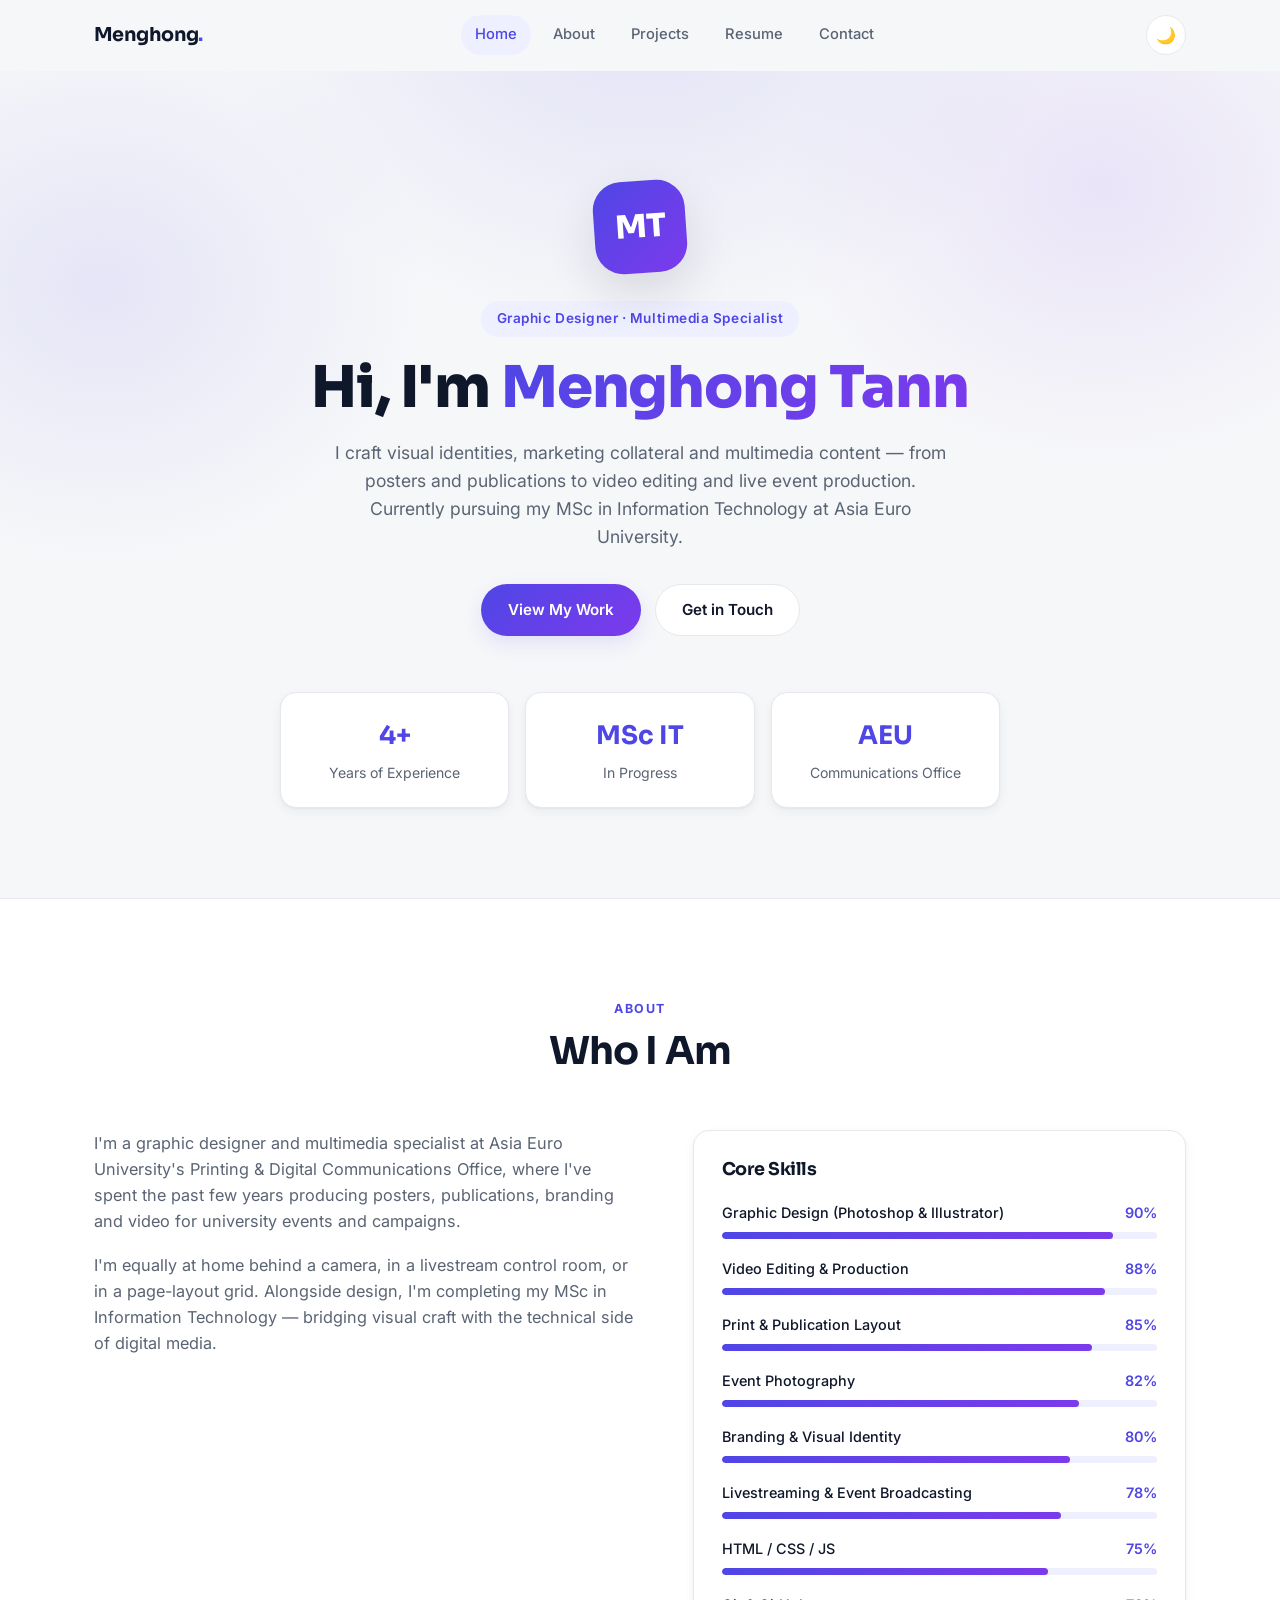
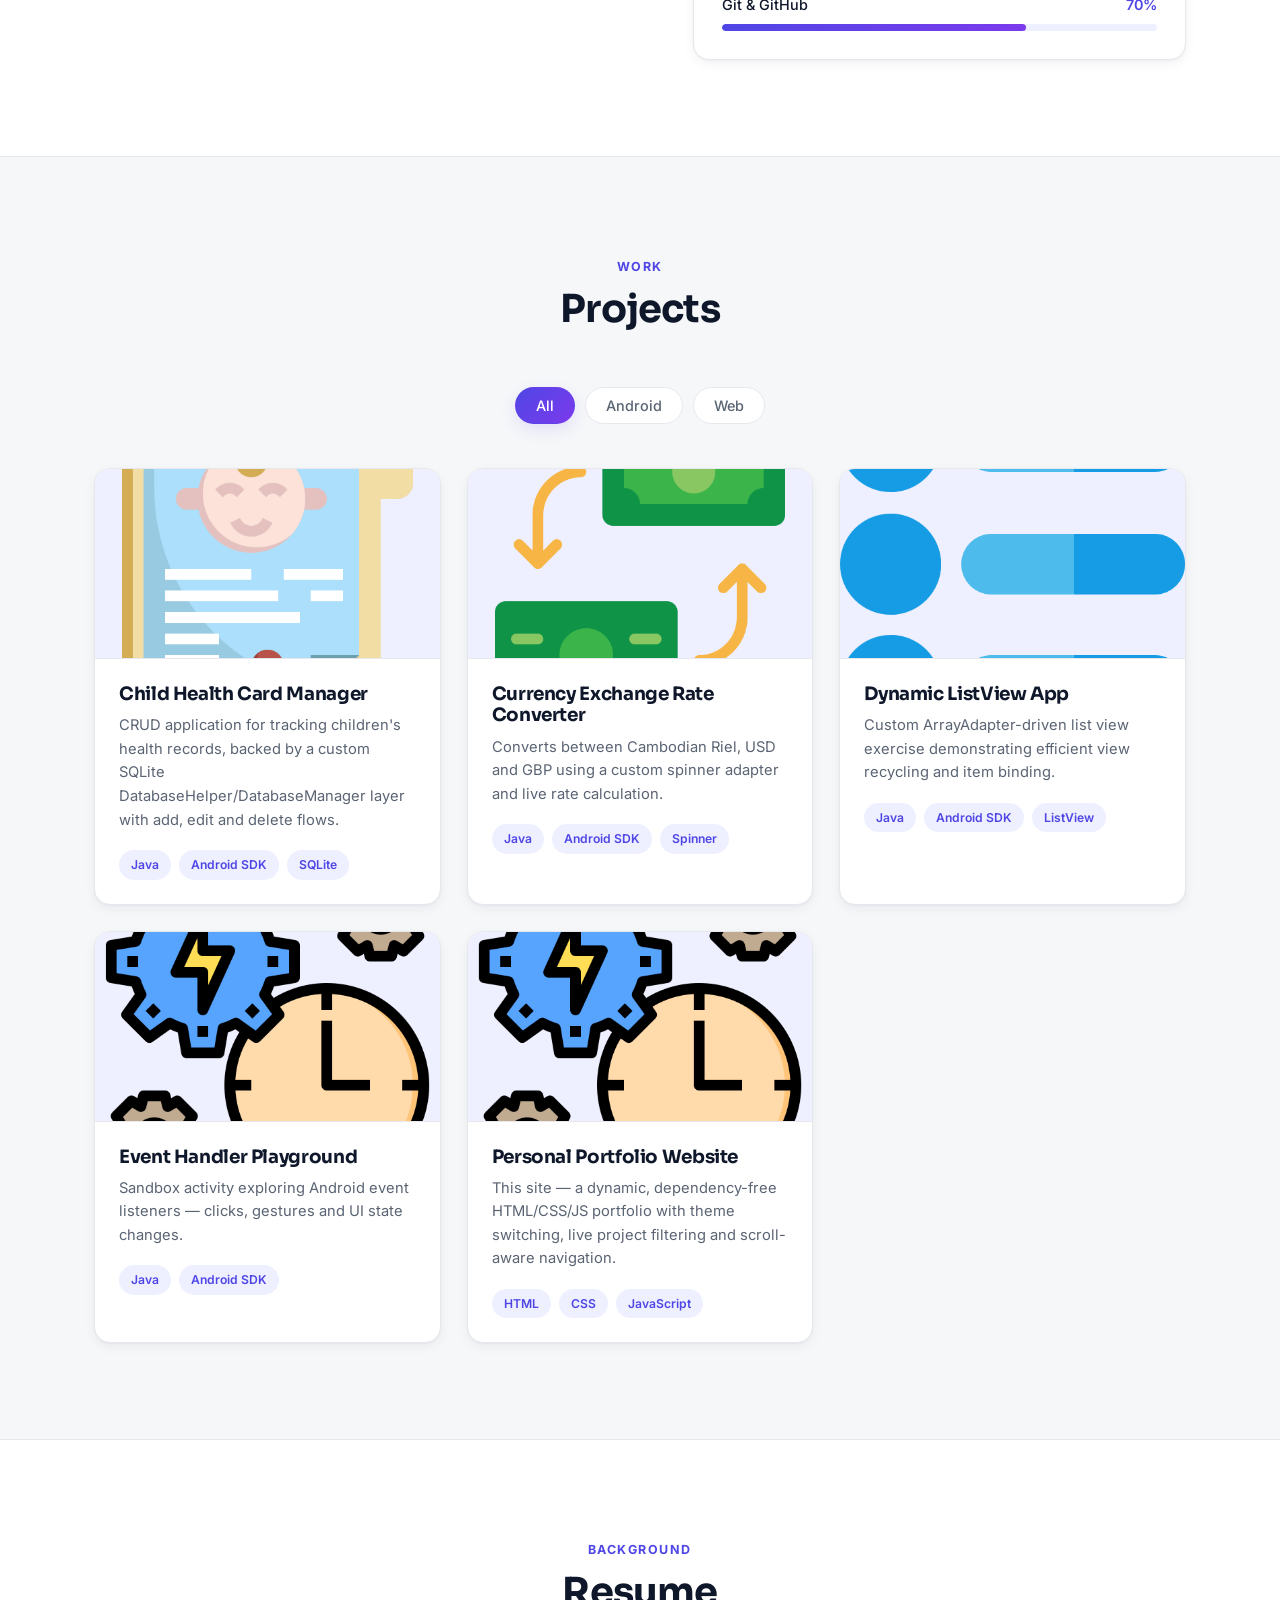
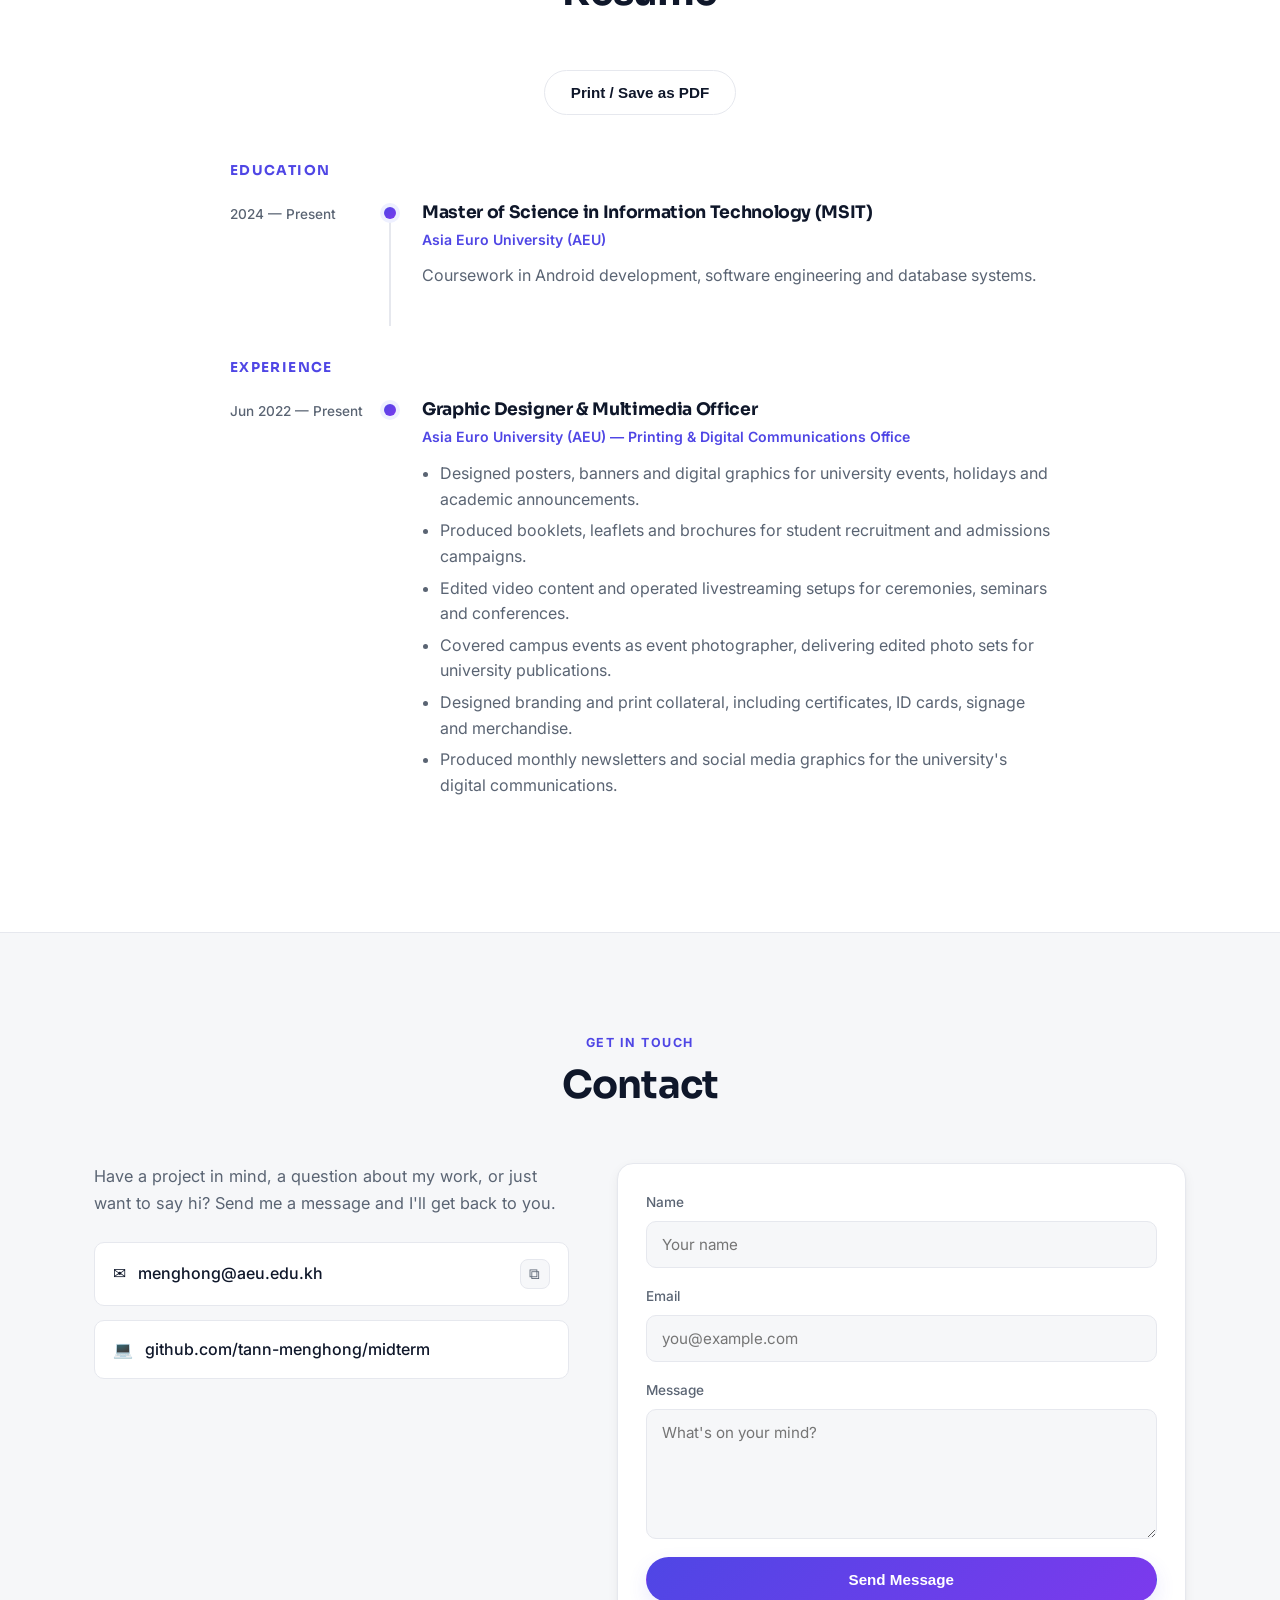
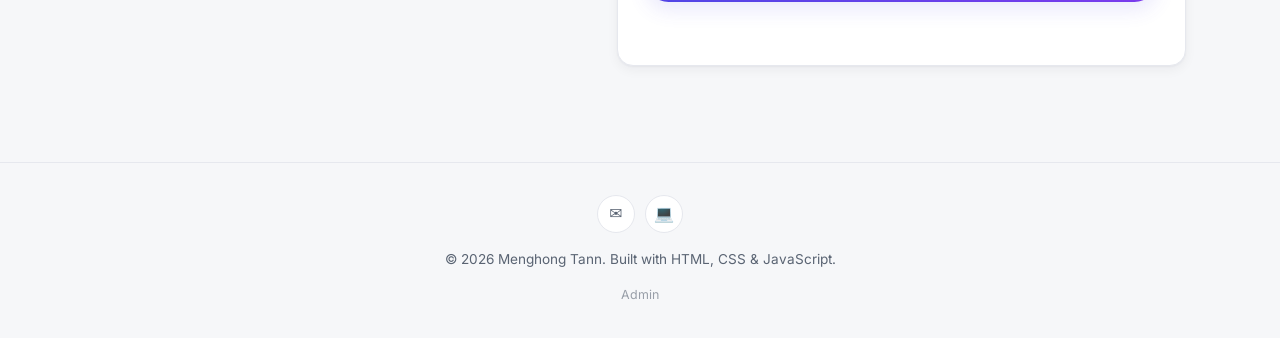
==== commit a714dbb7: "v26: web app manifest + apple-touch-icon Adds site.webmanifest (name, theme/background color, "any" " ====
--- a/portfolio/index.html
+++ b/portfolio/index.html
@@ -15,6 +15,10 @@
   <meta name="twitter:description" content="Portfolio of Menghong Tann — graphic designer and multimedia specialist crafting visual identities, publications, video and live event production." />
   <meta name="theme-color" content="#4f46e5" />
   <link rel="icon" href="data:image/svg+xml,%3Csvg xmlns='http://www.w3.org/2000/svg' viewBox='0 0 64 64'%3E%3Cdefs%3E%3ClinearGradient id='g' x1='0' y1='0' x2='1' y2='1'%3E%3Cstop offset='0' stop-color='%234f46e5'/%3E%3Cstop offset='1' stop-color='%237c3aed'/%3E%3C/linearGradient%3E%3C/defs%3E%3Crect width='64' height='64' rx='14' fill='url(%23g)'/%3E%3Ctext x='32' y='42' font-family='Arial,Helvetica,sans-serif' font-size='26' font-weight='700' fill='white' text-anchor='middle'%3EMT%3C/text%3E%3C/svg%3E" />
+  <link rel="apple-touch-icon" href="data:image/svg+xml,%3Csvg xmlns='http://www.w3.org/2000/svg' viewBox='0 0 64 64'%3E%3Cdefs%3E%3ClinearGradient id='g' x1='0' y1='0' x2='1' y2='1'%3E%3Cstop offset='0' stop-color='%234f46e5'/%3E%3Cstop offset='1' stop-color='%237c3aed'/%3E%3C/linearGradient%3E%3C/defs%3E%3Crect width='64' height='64' rx='14' fill='url(%23g)'/%3E%3Ctext x='32' y='42' font-family='Arial,Helvetica,sans-serif' font-size='26' font-weight='700' fill='white' text-anchor='middle'%3EMT%3C/text%3E%3C/svg%3E" />
+  <link rel="manifest" href="site.webmanifest" />
+  <meta name="apple-mobile-web-app-capable" content="yes" />
+  <meta name="apple-mobile-web-app-title" content="Menghong Tann" />
   <link rel="preconnect" href="https://fonts.googleapis.com" />
   <link rel="preconnect" href="https://fonts.gstatic.com" crossorigin />
   <link rel="stylesheet" href="https://fonts.googleapis.com/css2?family=Inter:wght@400;500;600;700;800&family=Sora:wght@600;700;800&display=swap" />
--- a/portfolio/css/styles.css
+++ b/portfolio/css/styles.css
@@ -285,41 +285,6 @@
 @keyframes avatar-float {
   0%, 100% { transform: rotate(-4deg) translateY(0); }
   50% { transform: rotate(-4deg) translateY(-8px); }
-}
-
-.availability-badge {
-  display: inline-flex;
-  align-items: center;
-  gap: 8px;
-  margin: 0 0 16px;
-  padding: 6px 14px 6px 10px;
-  border-radius: 999px;
-  border: 1px solid var(--border);
-  background: var(--surface);
-  color: var(--text-muted);
-  font-size: 0.82rem;
-  font-weight: 600;
-}
-
-.availability-badge.open { color: #2f9e5d; border-color: color-mix(in srgb, #2f9e5d 35%, var(--border)); }
-
-.availability-dot {
-  width: 8px;
-  height: 8px;
-  border-radius: 50%;
-  background: currentColor;
-  flex-shrink: 0;
-}
-
-.availability-badge.open .availability-dot { animation: dot-pulse 2s ease-in-out infinite; }
-
-@keyframes dot-pulse {
-  0%, 100% { box-shadow: 0 0 0 0 color-mix(in srgb, #2f9e5d 45%, transparent); }
-  50% { box-shadow: 0 0 0 5px color-mix(in srgb, #2f9e5d 0%, transparent); }
-}
-
-@media (prefers-reduced-motion: reduce) {
-  .availability-badge.open .availability-dot { animation: none; }
 }
 
 .hero-eyebrow {
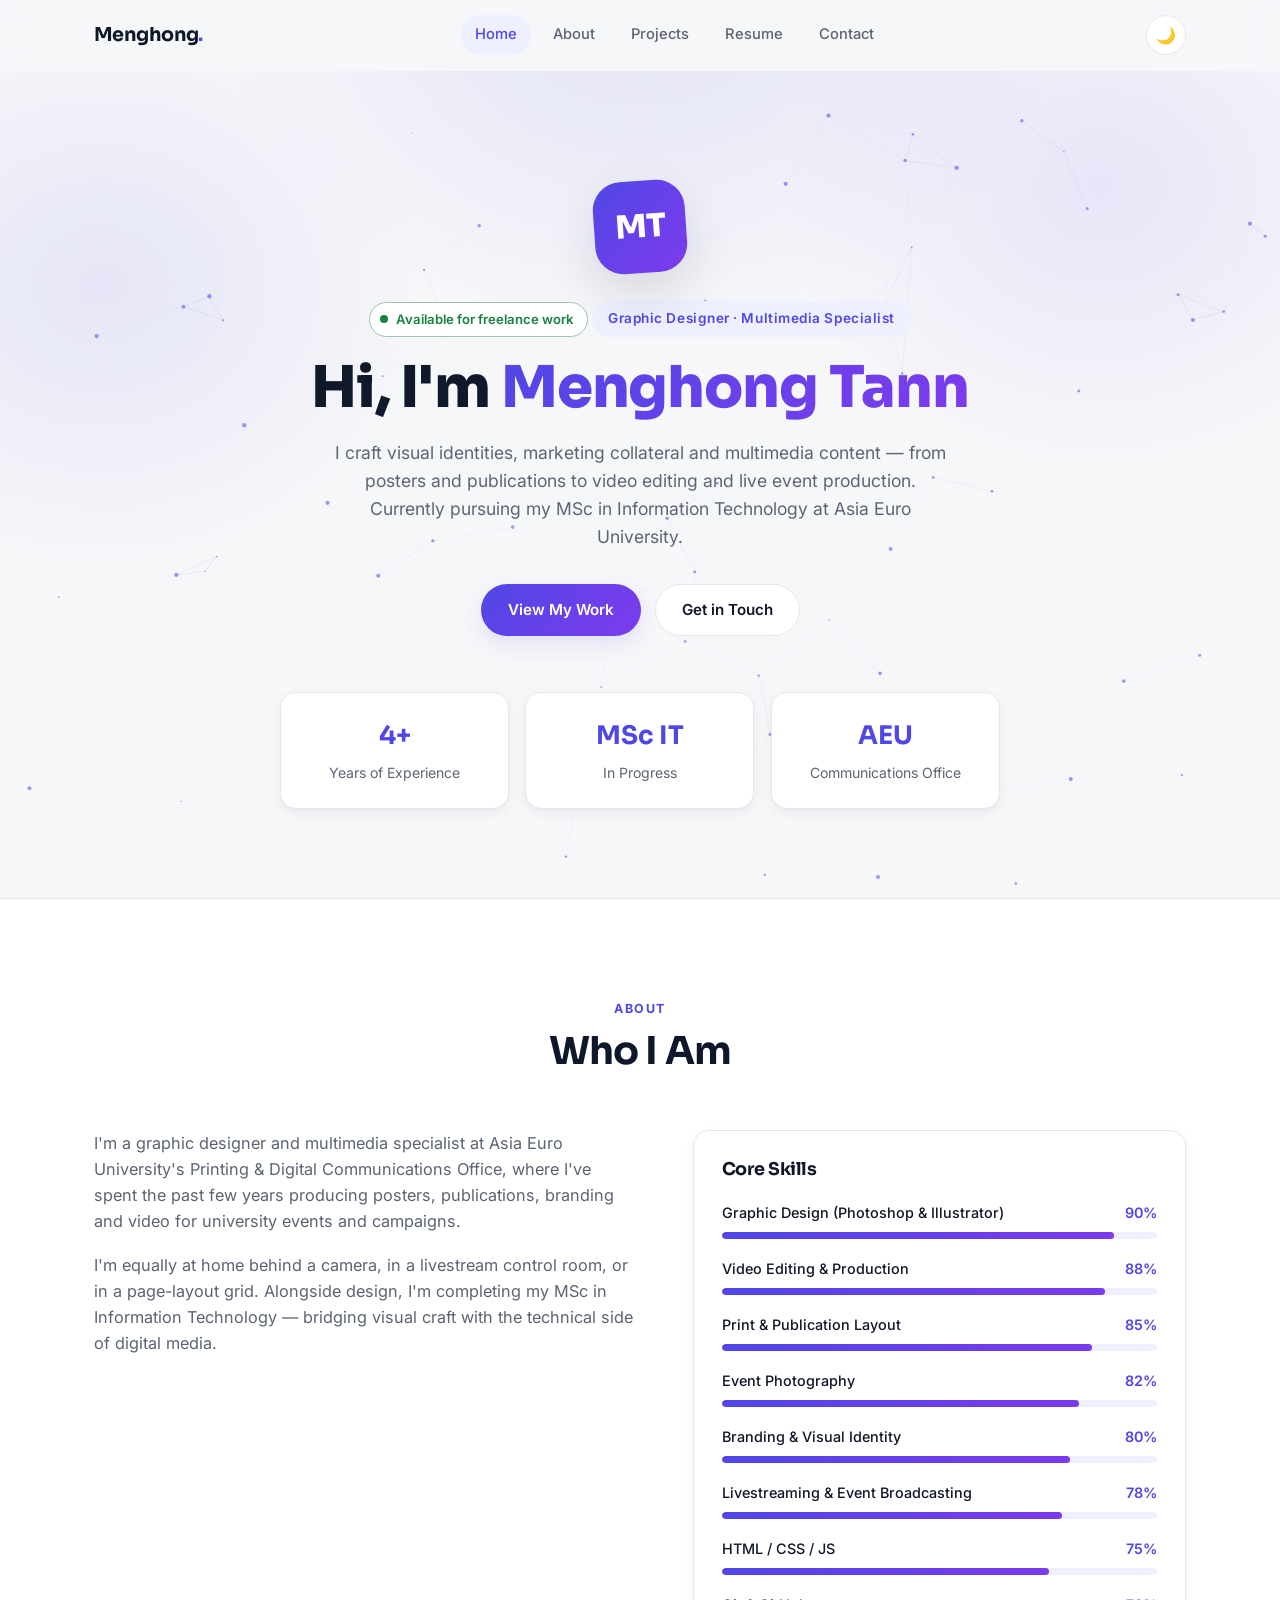
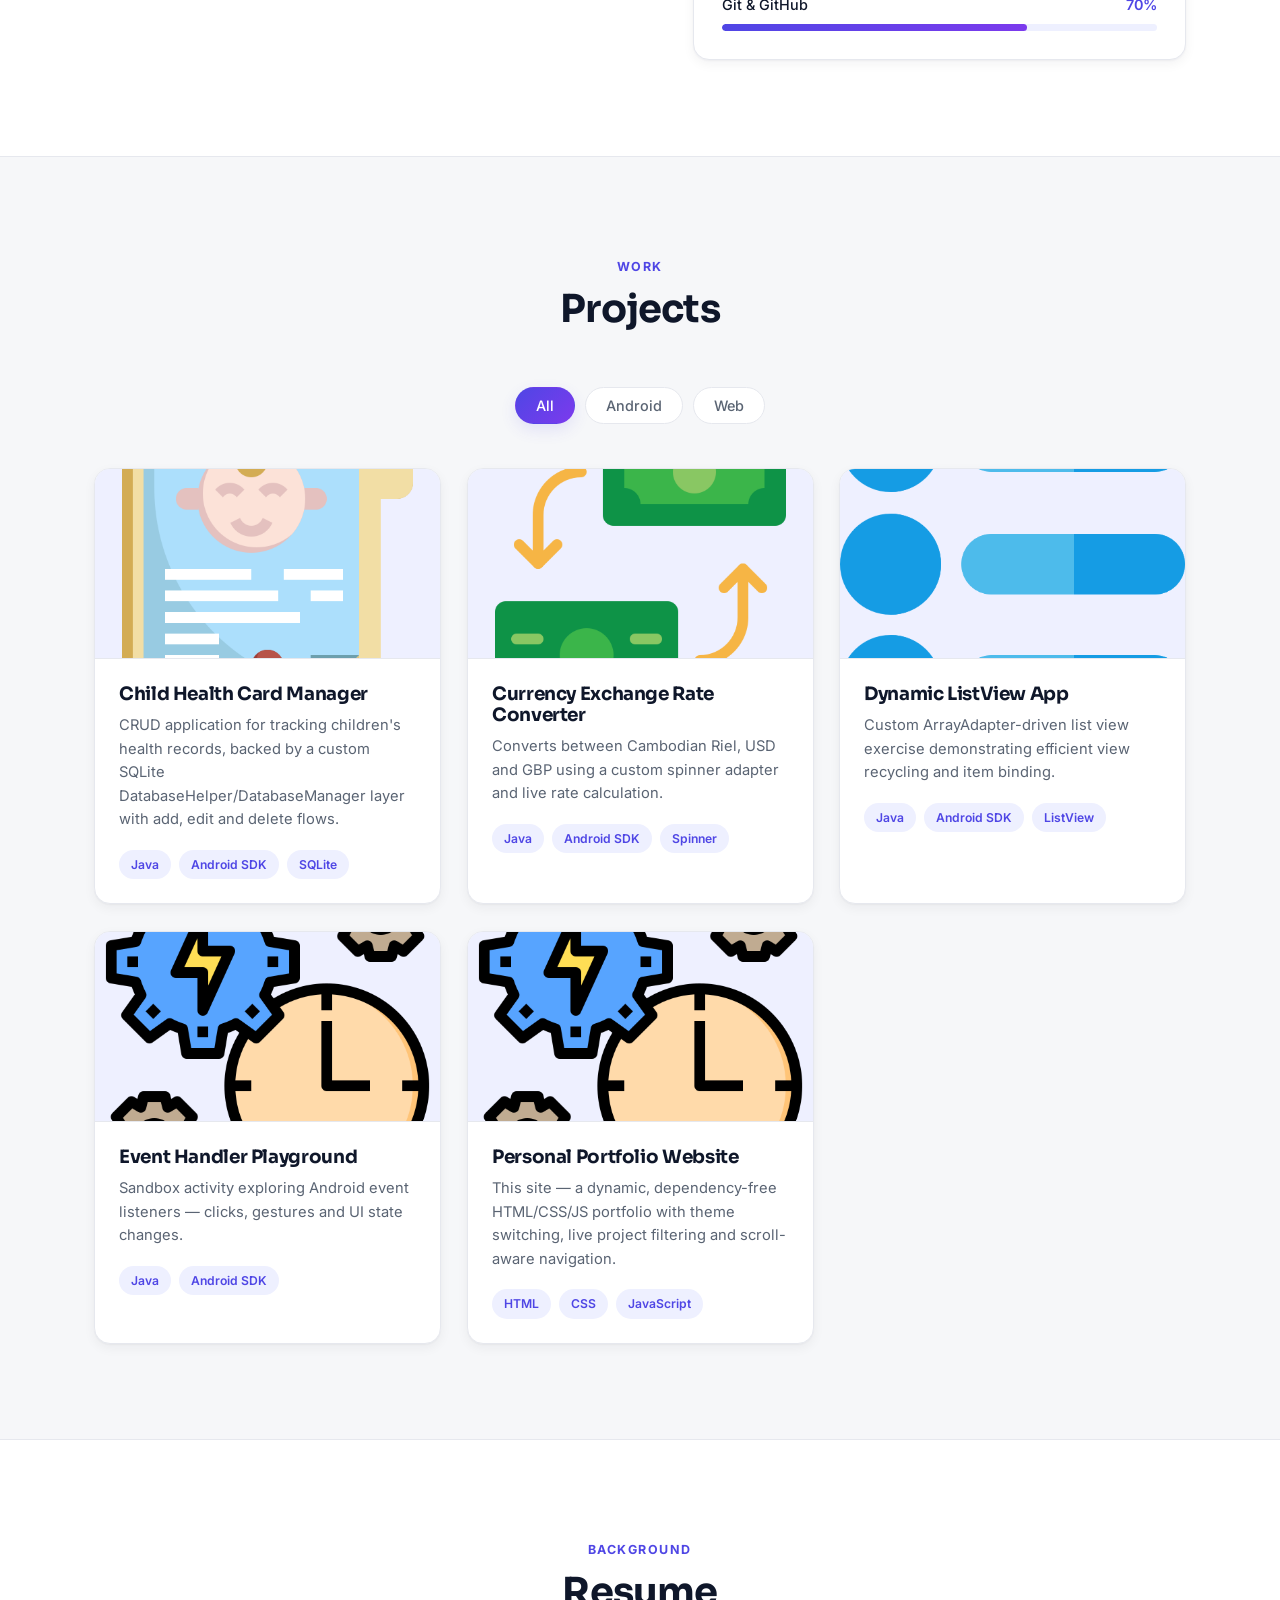
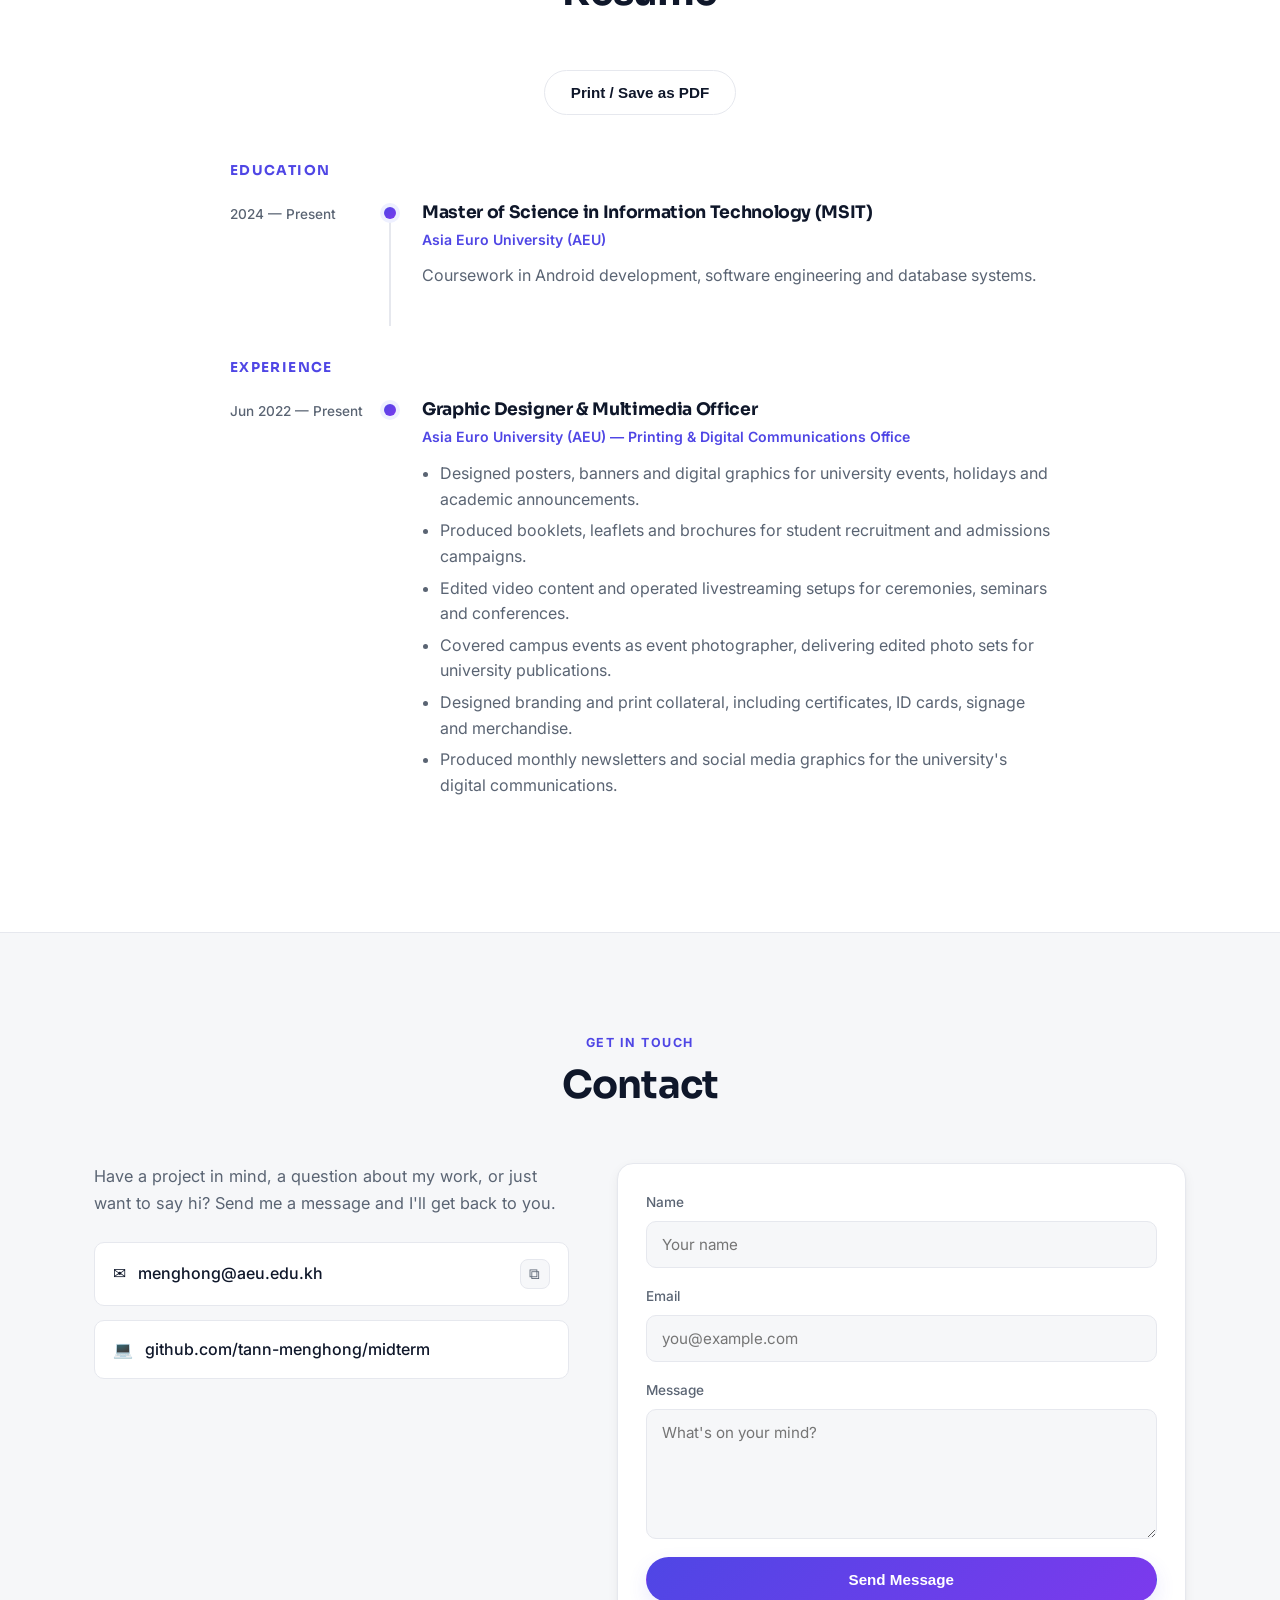
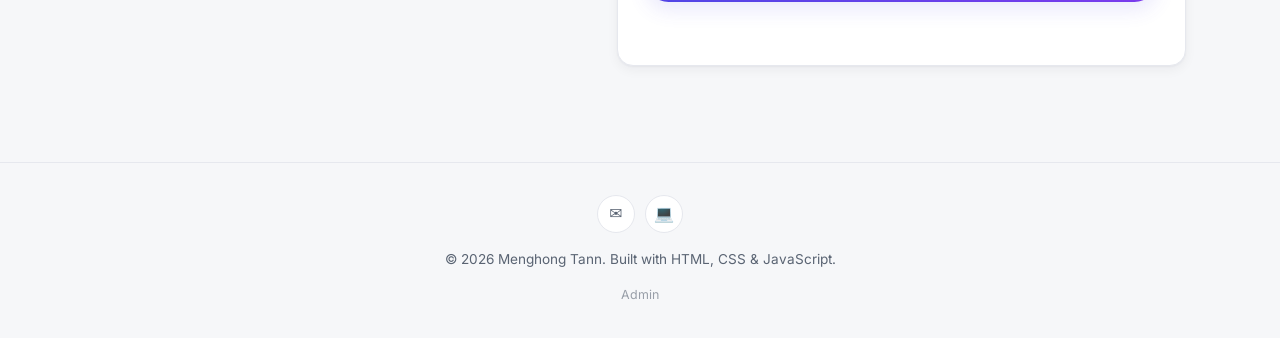
==== commit 0fd67b8e: "Add 3D interactive showcase layer: cursor, tilt, particles, magnetic CTAs Custom lagging cursor, poi" ====
--- a/portfolio/index.html
+++ b/portfolio/index.html
@@ -169,5 +169,6 @@
   <script src="js/data.js"></script>
   <script src="js/store.js"></script>
   <script src="js/main.js"></script>
+  <script src="js/effects.js"></script>
 </body>
 </html>
--- a/portfolio/css/styles.css
+++ b/portfolio/css/styles.css
@@ -15,6 +15,8 @@
   --radius: 16px;
   --radius-sm: 10px;
   --gradient: linear-gradient(135deg, #4f46e5 0%, #7c3aed 100%);
+  --success: #15803d;
+  --danger: #b91c1c;
 }
 
 [data-theme="dark"] {
@@ -32,6 +34,8 @@
   --shadow-md: 0 8px 30px rgba(0, 0, 0, 0.4);
   --shadow-lg: 0 20px 50px rgba(0, 0, 0, 0.5);
   --gradient: linear-gradient(135deg, #6366f1 0%, #a855f7 100%);
+  --success: #4ade80;
+  --danger: #f87171;
 }
 
 * { box-sizing: border-box; }
@@ -242,6 +246,16 @@
   overflow: hidden;
 }
 
+.hero::after {
+  content: "";
+  position: absolute;
+  inset: 0;
+  background-image: url("data:image/svg+xml;utf8,<svg xmlns='http://www.w3.org/2000/svg' width='180' height='180'><filter id='n'><feTurbulence type='fractalNoise' baseFrequency='0.85' numOctaves='2' stitchTiles='stitch'/></filter><rect width='100%' height='100%' filter='url(%23n)'/></svg>");
+  opacity: 0.045;
+  mix-blend-mode: overlay;
+  pointer-events: none;
+}
+
 .hero-bg {
   position: absolute;
   inset: -10%;
@@ -285,6 +299,41 @@
 @keyframes avatar-float {
   0%, 100% { transform: rotate(-4deg) translateY(0); }
   50% { transform: rotate(-4deg) translateY(-8px); }
+}
+
+.availability-badge {
+  display: inline-flex;
+  align-items: center;
+  gap: 8px;
+  margin: 0 0 16px;
+  padding: 6px 14px 6px 10px;
+  border-radius: 999px;
+  border: 1px solid var(--border);
+  background: var(--surface);
+  color: var(--text-muted);
+  font-size: 0.82rem;
+  font-weight: 600;
+}
+
+.availability-badge.open { color: var(--success); border-color: color-mix(in srgb, var(--success) 35%, var(--border)); }
+
+.availability-dot {
+  width: 8px;
+  height: 8px;
+  border-radius: 50%;
+  background: currentColor;
+  flex-shrink: 0;
+}
+
+.availability-badge.open .availability-dot { animation: dot-pulse 2s ease-in-out infinite; }
+
+@keyframes dot-pulse {
+  0%, 100% { box-shadow: 0 0 0 0 color-mix(in srgb, var(--success) 45%, transparent); }
+  50% { box-shadow: 0 0 0 5px color-mix(in srgb, var(--success) 0%, transparent); }
+}
+
+@media (prefers-reduced-motion: reduce) {
+  .availability-badge.open .availability-dot { animation: none; }
 }
 
 .hero-eyebrow {
@@ -499,7 +548,27 @@
   object-fit: cover;
   background: var(--accent-soft);
   border-bottom: 1px solid var(--border);
-  transition: transform 0.5s ease;
+  transition: transform 0.5s ease, opacity 0.4s ease;
+}
+
+.project-card img:not(.img-loaded) {
+  opacity: 0;
+  background-image: linear-gradient(
+    110deg,
+    var(--accent-soft) 8%,
+    var(--surface) 18%,
+    var(--accent-soft) 33%
+  );
+  background-size: 200% 100%;
+  animation: img-shimmer 1.4s linear infinite;
+}
+
+@keyframes img-shimmer {
+  to { background-position-x: -200%; }
+}
+
+@media (prefers-reduced-motion: reduce) {
+  .project-card img:not(.img-loaded) { animation: none; opacity: 1; }
 }
 
 .project-card:hover img { transform: scale(1.06); }
@@ -679,9 +748,9 @@
 
 .form-status { font-size: 0.9rem; min-height: 1.2em; margin: 0; }
 
-.form-status.error { color: #e5484d; }
-
-.form-status.success { color: #2f9e5d; }
+.form-status.error { color: var(--danger); }
+
+.form-status.success { color: var(--success); }
 
 /* Footer */
 footer {
@@ -828,9 +897,9 @@
 
 .toast.show { opacity: 1; transform: translateY(0); }
 
-.toast.success { border-color: color-mix(in srgb, #2f9e5d 45%, var(--border)); color: #2f9e5d; }
-
-.toast.error { border-color: color-mix(in srgb, #e5484d 45%, var(--border)); color: #e5484d; }
+.toast.success { border-color: color-mix(in srgb, var(--success) 45%, var(--border)); color: var(--success); }
+
+.toast.error { border-color: color-mix(in srgb, var(--danger) 45%, var(--border)); color: var(--danger); }
 
 /* Reveal animation */
 .reveal {
@@ -842,11 +911,107 @@
 
 .reveal.visible { opacity: 1; transform: translateY(0); }
 
+/* 3D tilt-in entrance for card-style reveal elements (project cards, stat
+   cards, skill rows) — perspective() as the first transform function gives
+   each card its own vanishing point without needing a 3D-scene ancestor. */
+.reveal.tilt-3d {
+  opacity: 0;
+  transform: perspective(1000px) rotateX(28deg) translateY(40px) scale(0.94);
+  transform-origin: center bottom;
+  transition: opacity 0.7s ease, transform 0.7s cubic-bezier(0.16, 1, 0.3, 1);
+  transition-delay: var(--stagger, 0ms);
+}
+
+.reveal.tilt-3d.visible {
+  opacity: 1;
+  transform: perspective(1000px) rotateX(0deg) translateY(0) scale(1);
+}
+
+/* project-card has its own hover lift; keep it working once the tilt-in
+   settles, since .reveal.tilt-3d.visible otherwise outranks it on transform. */
+.project-card.reveal.visible:hover { transform: translateY(-6px); }
+
 @media (prefers-reduced-motion: reduce) {
   .reveal { opacity: 1; transform: none; transition: none; }
+  .reveal.tilt-3d { opacity: 1; transform: none; transition: none; }
   html { scroll-behavior: auto; }
   .hero-bg { animation: none; }
   .hero-avatar { animation: none; }
+  .lightbox { animation: none; }
+  .skill-fill { transition: none; }
+}
+
+/* ---------- Interactive 3D layer: cursor, pointer-tilt, magnetic CTAs, hero particles ---------- */
+.cursor-dot,
+.cursor-ring {
+  position: fixed;
+  top: 0;
+  left: 0;
+  z-index: 9999;
+  pointer-events: none;
+  border-radius: 50%;
+  transform: translate(-50%, -50%);
+  opacity: 0;
+  will-change: transform;
+}
+
+.cursor-dot {
+  width: 8px;
+  height: 8px;
+  background: var(--accent);
+  transition: opacity 0.2s ease;
+}
+
+.cursor-ring {
+  width: 34px;
+  height: 34px;
+  border: 1.5px solid var(--accent);
+  transition: width 0.25s ease, height 0.25s ease, opacity 0.25s ease, background 0.25s ease;
+}
+
+.cursor-ring.is-active { width: 52px; height: 52px; background: var(--ring); }
+
+html.fx-cursor,
+html.fx-cursor a,
+html.fx-cursor button,
+html.fx-cursor input,
+html.fx-cursor textarea { cursor: none; }
+
+@media (hover: none), (pointer: coarse), (prefers-reduced-motion: reduce) {
+  .cursor-dot, .cursor-ring { display: none; }
+  html.fx-cursor, html.fx-cursor a, html.fx-cursor button, html.fx-cursor input, html.fx-cursor textarea { cursor: auto; }
+}
+
+.hero-particles { position: absolute; inset: 0; z-index: 0; }
+
+/* Pointer-tilt + glare for project/stat cards, the skills block and the
+   avatar. --mx/--my (0-1, set on pointermove) position the glare highlight;
+   overflow:hidden clips it to each element's own rounded corners. */
+.tilt-interactive {
+  transform-style: preserve-3d;
+  overflow: hidden;
+  will-change: transform;
+}
+
+.tilt-interactive::before {
+  content: "";
+  position: absolute;
+  inset: 0;
+  z-index: 2;
+  opacity: 0;
+  background: radial-gradient(circle at calc(var(--mx, 0.5) * 100%) calc(var(--my, 0.5) * 100%), rgba(255, 255, 255, 0.35), transparent 60%);
+  transition: opacity 0.3s ease;
+  pointer-events: none;
+}
+
+[data-theme="dark"] .tilt-interactive::before {
+  background: radial-gradient(circle at calc(var(--mx, 0.5) * 100%) calc(var(--my, 0.5) * 100%), rgba(255, 255, 255, 0.14), transparent 60%);
+}
+
+.tilt-interactive.tilt-hovering::before { opacity: 1; }
+
+@media (prefers-reduced-motion: reduce) {
+  .hero-particles { display: none; }
 }
 
 /* Responsive */
@@ -890,8 +1055,38 @@
 }
 
 @media print {
-  .navbar, .hero, #projects, #contact, footer, .back-to-top, .filters, .resume-actions { display: none !important; }
+  :root,
+  [data-theme="dark"] {
+    --bg: #ffffff;
+    --bg-alt: #ffffff;
+    --surface: #ffffff;
+    --text: #0f172a;
+    --text-muted: #44495a;
+    --accent: #4f46e5;
+    --border: #cfd2da;
+    --shadow-sm: none;
+    --shadow-md: none;
+    --shadow-lg: none;
+    --gradient: none;
+  }
+  .navbar,
+  .hero,
+  #projects,
+  #contact,
+  footer,
+  .back-to-top,
+  .filters,
+  .resume-actions,
+  .scroll-progress,
+  .skip-link,
+  .nav-backdrop,
+  .toast-container,
+  .lightbox,
+  #scroll-progress { display: none !important; }
   section { padding: 12px 0; }
-  .alt-bg { border: none; }
+  .alt-bg { border: none; background: none; }
   .timeline-item::before, .timeline-item::after { display: none; }
-}
+  .section-tag { background: none; color: #44495a; padding: 0; }
+  .timeline-item { break-inside: avoid; page-break-inside: avoid; }
+  a { color: #0f172a; text-decoration: none; }
+}
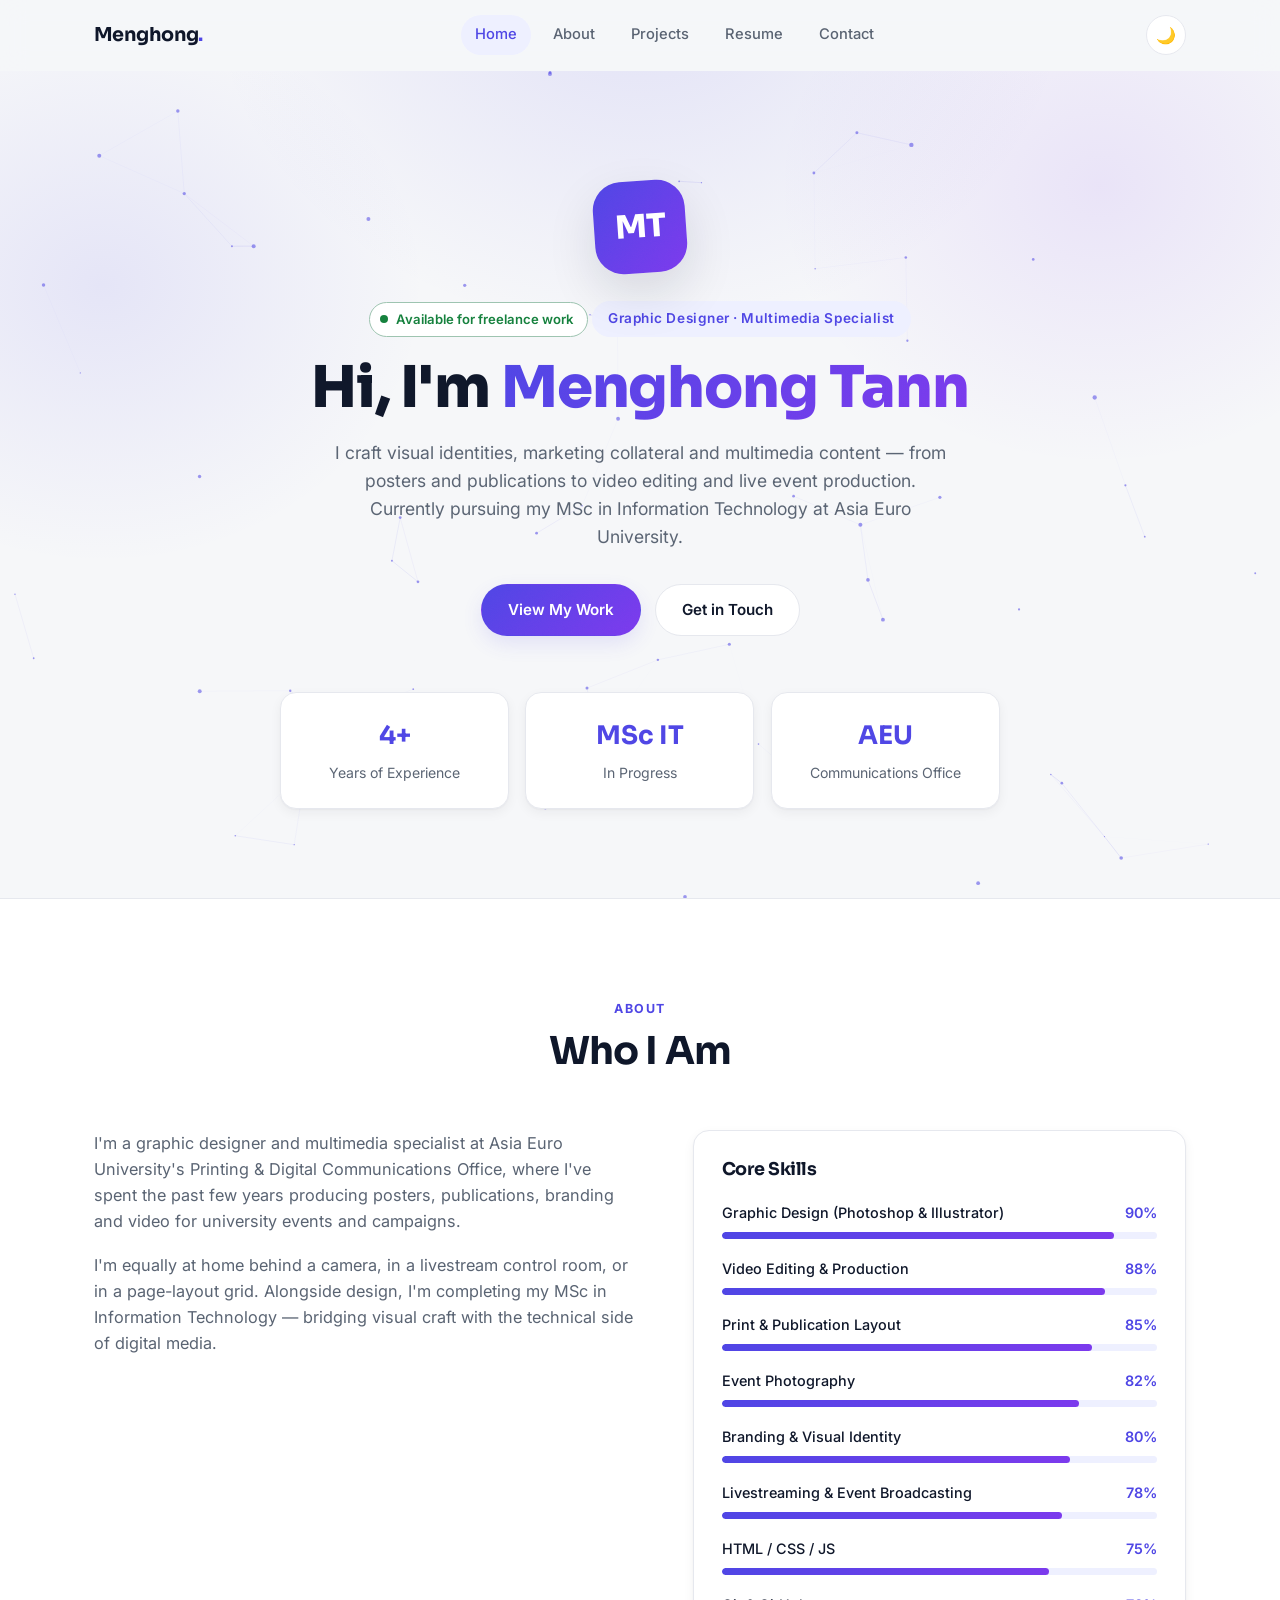
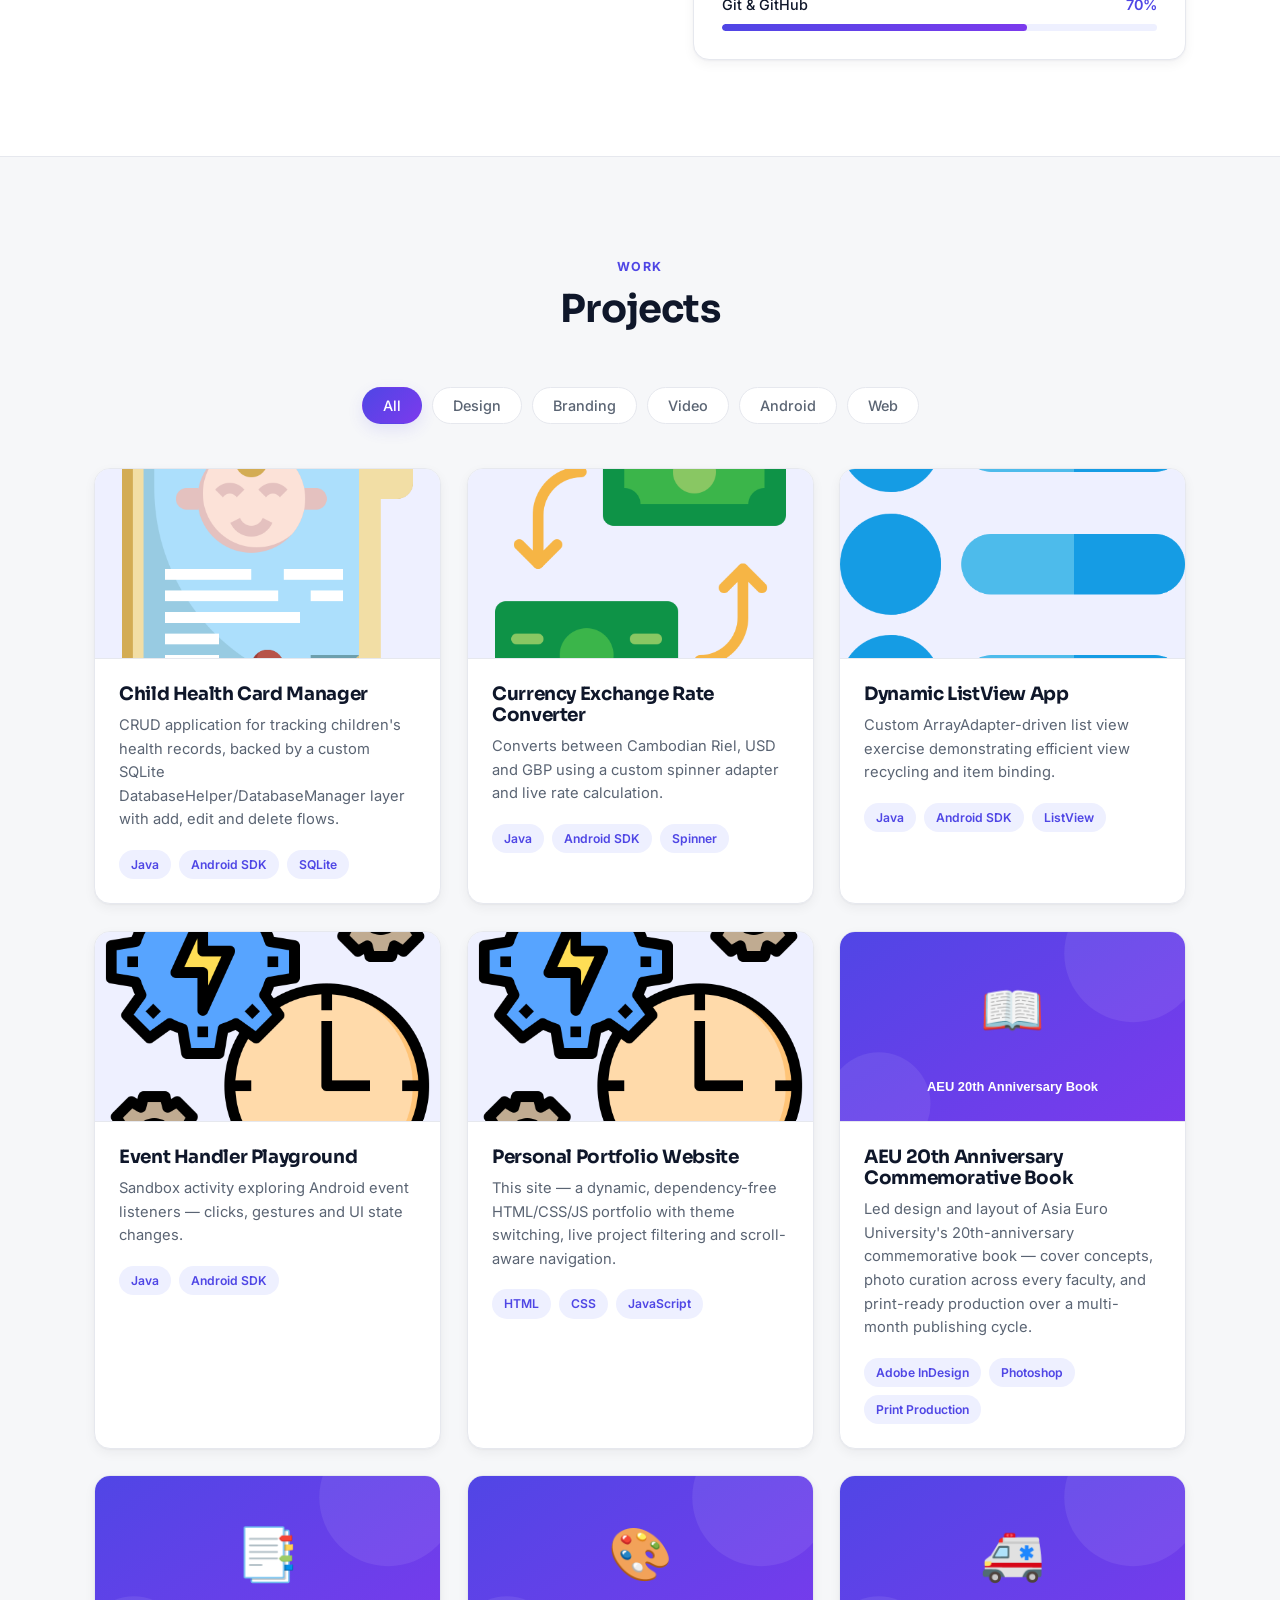
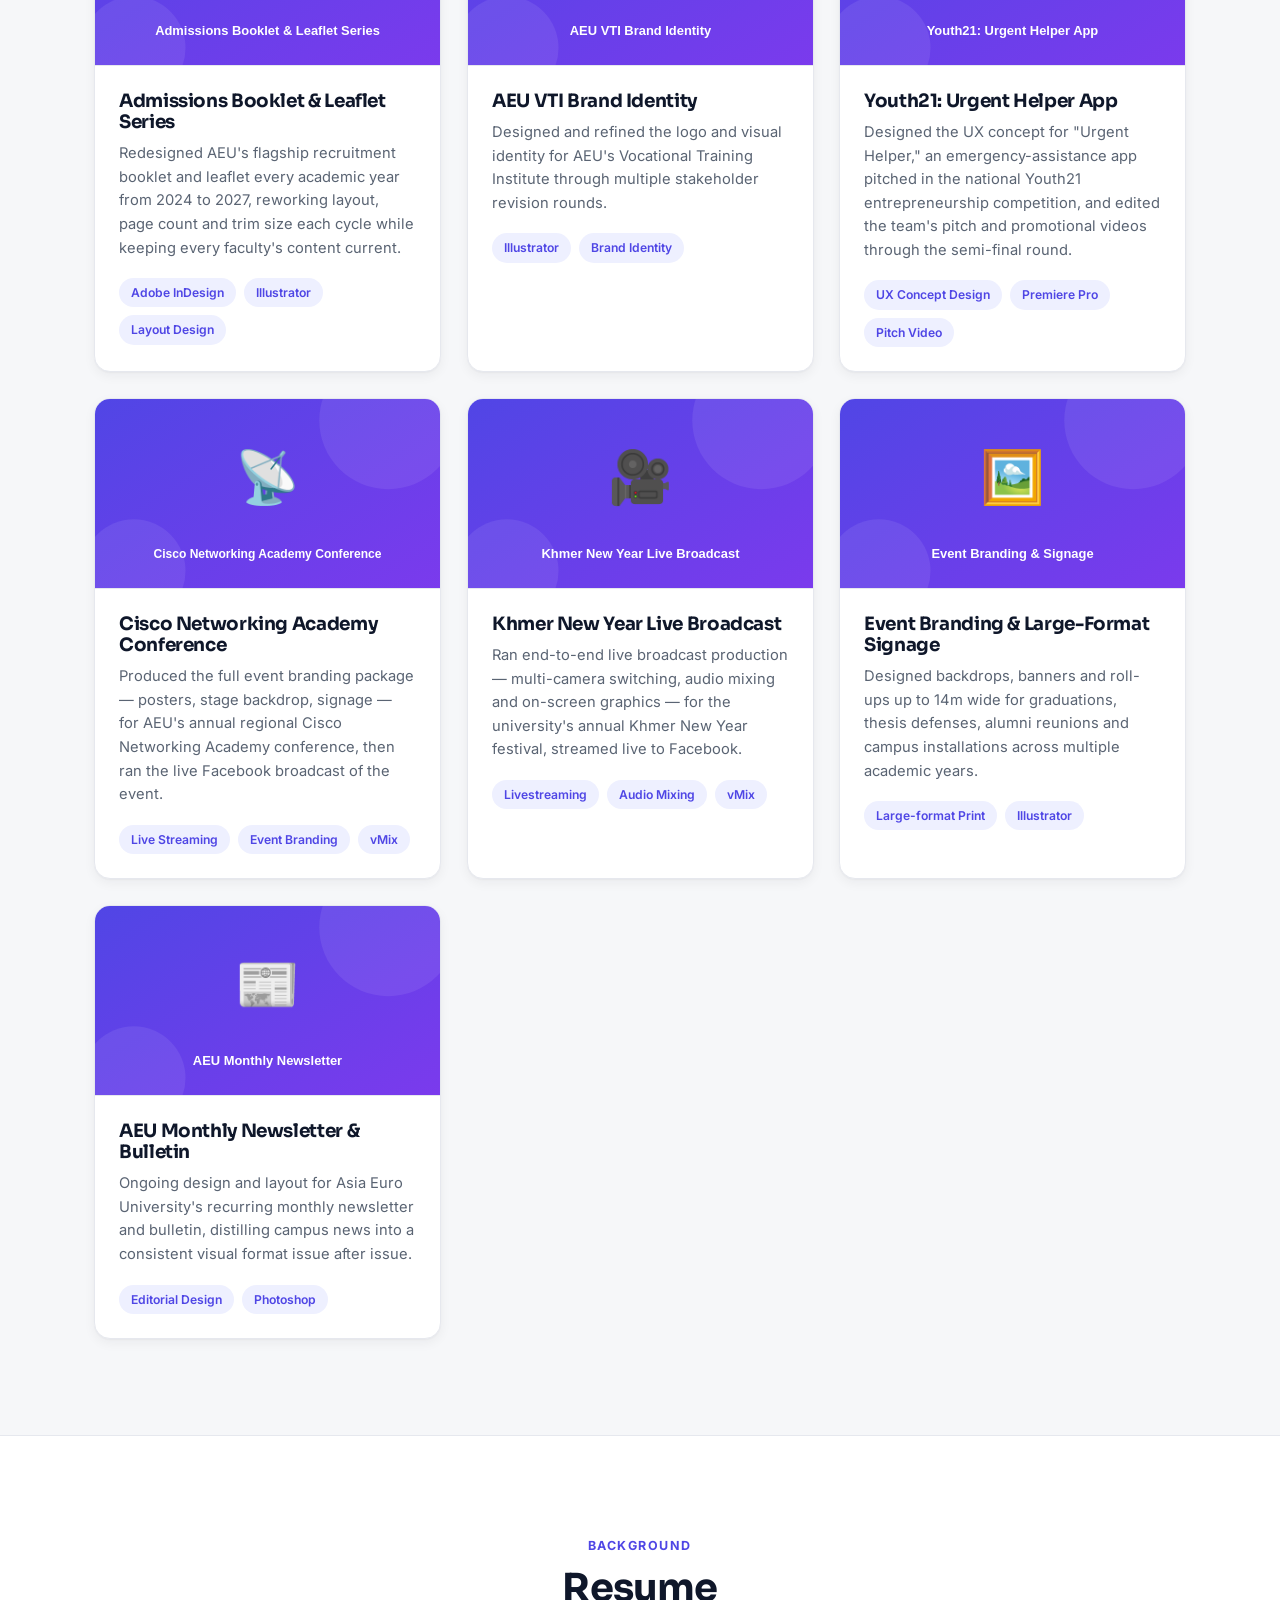
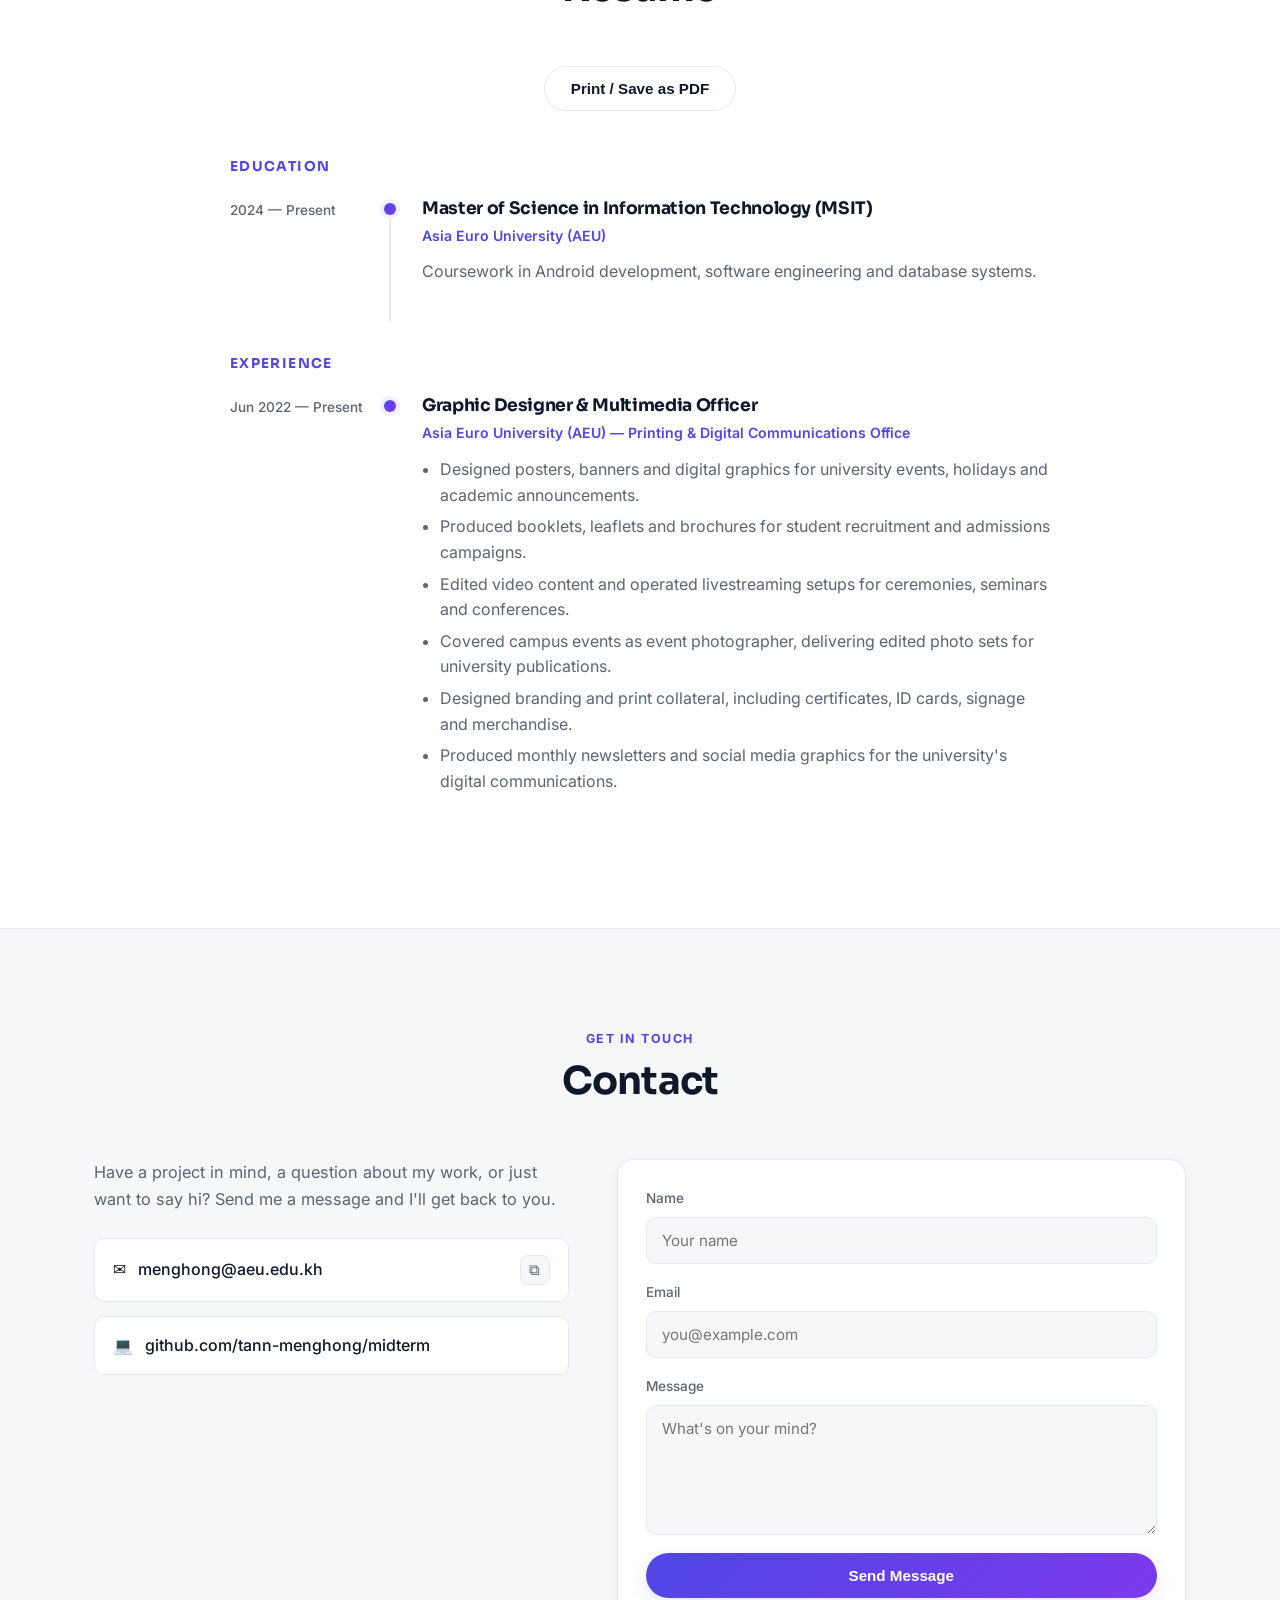
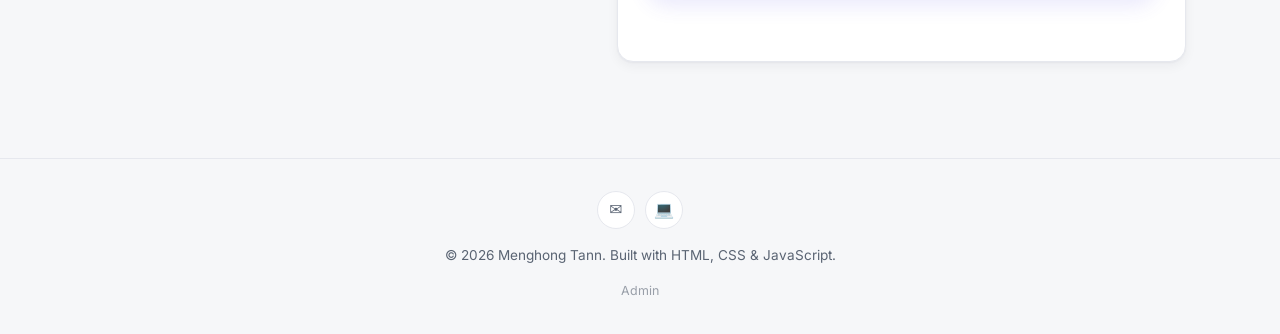
==== commit 653a95e8: "Add real work projects: design, branding and video case studies Distill recurring AEU work (commemor" ====
--- a/portfolio/index.html
+++ b/portfolio/index.html
@@ -97,6 +97,9 @@
         </div>
         <div class="filters">
           <button class="filter-btn active" data-filter="all">All</button>
+          <button class="filter-btn" data-filter="design">Design</button>
+          <button class="filter-btn" data-filter="branding">Branding</button>
+          <button class="filter-btn" data-filter="video">Video</button>
           <button class="filter-btn" data-filter="android">Android</button>
           <button class="filter-btn" data-filter="web">Web</button>
         </div>
